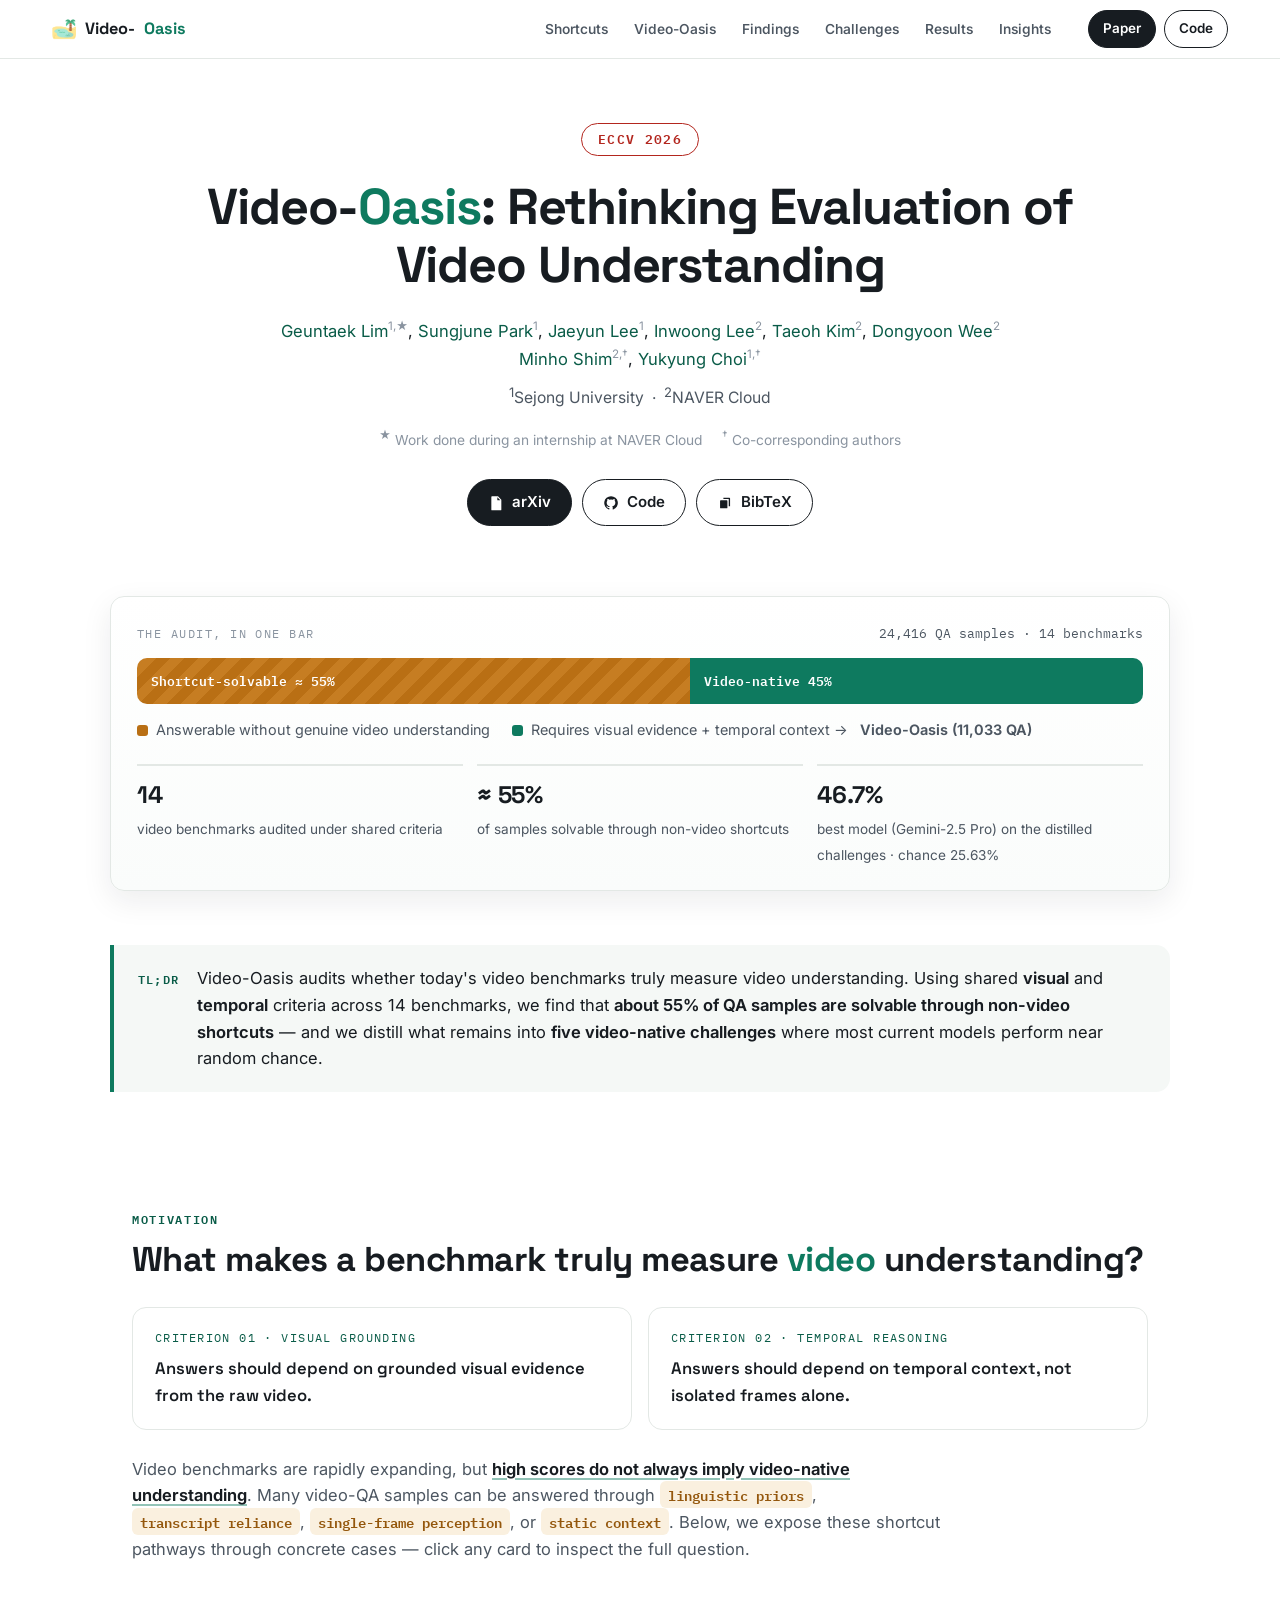
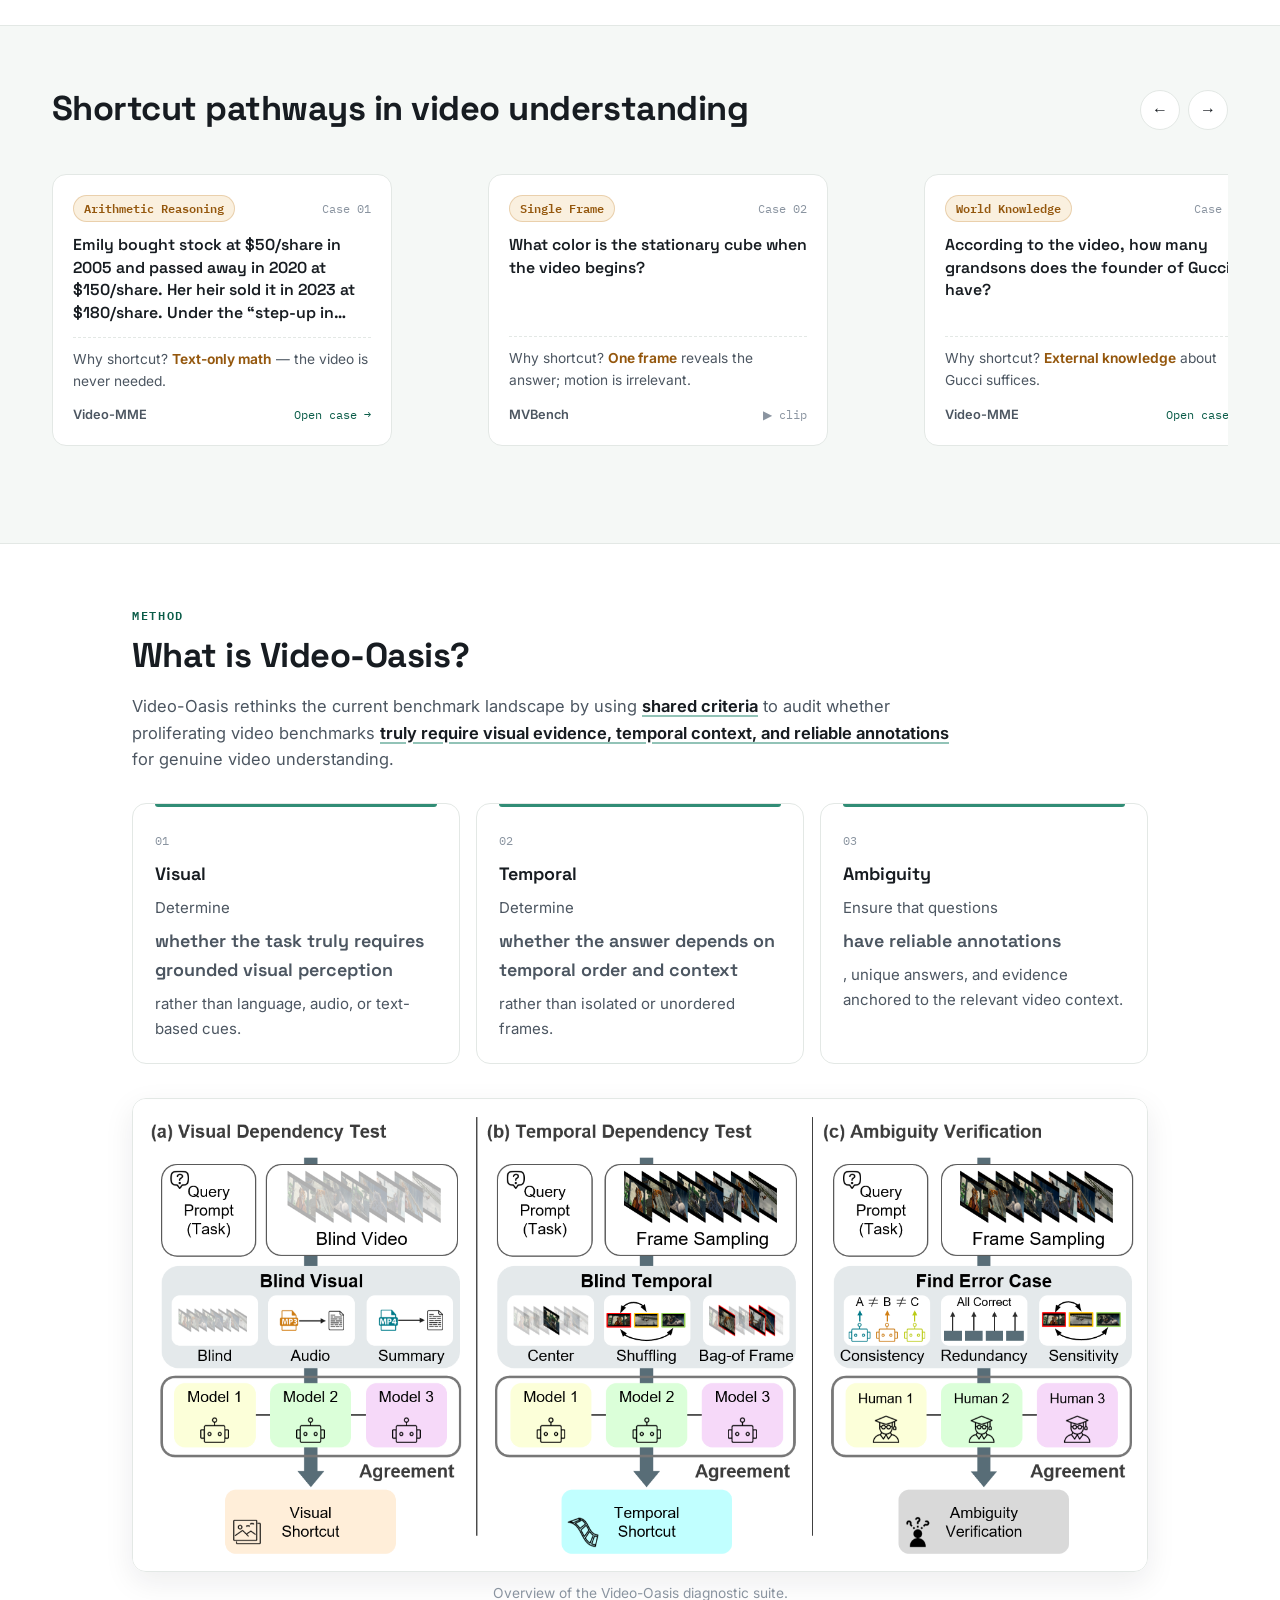
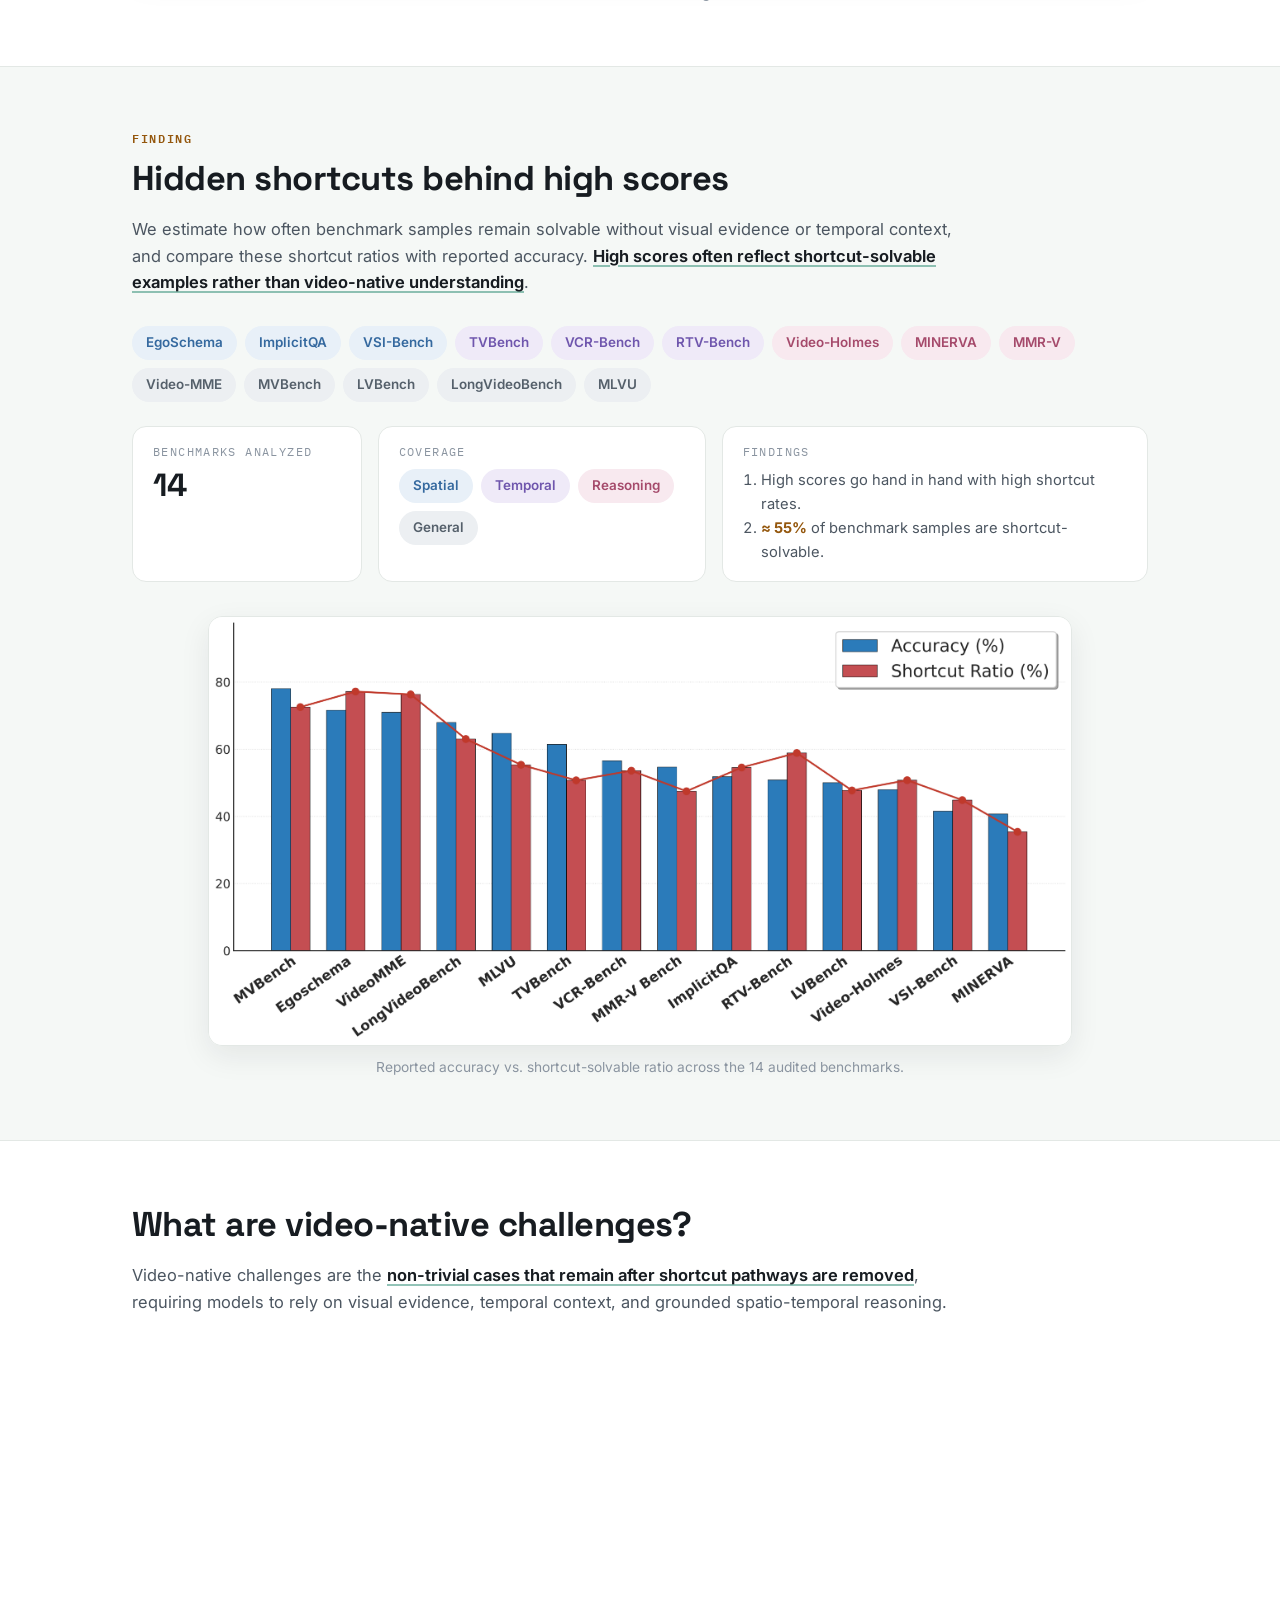
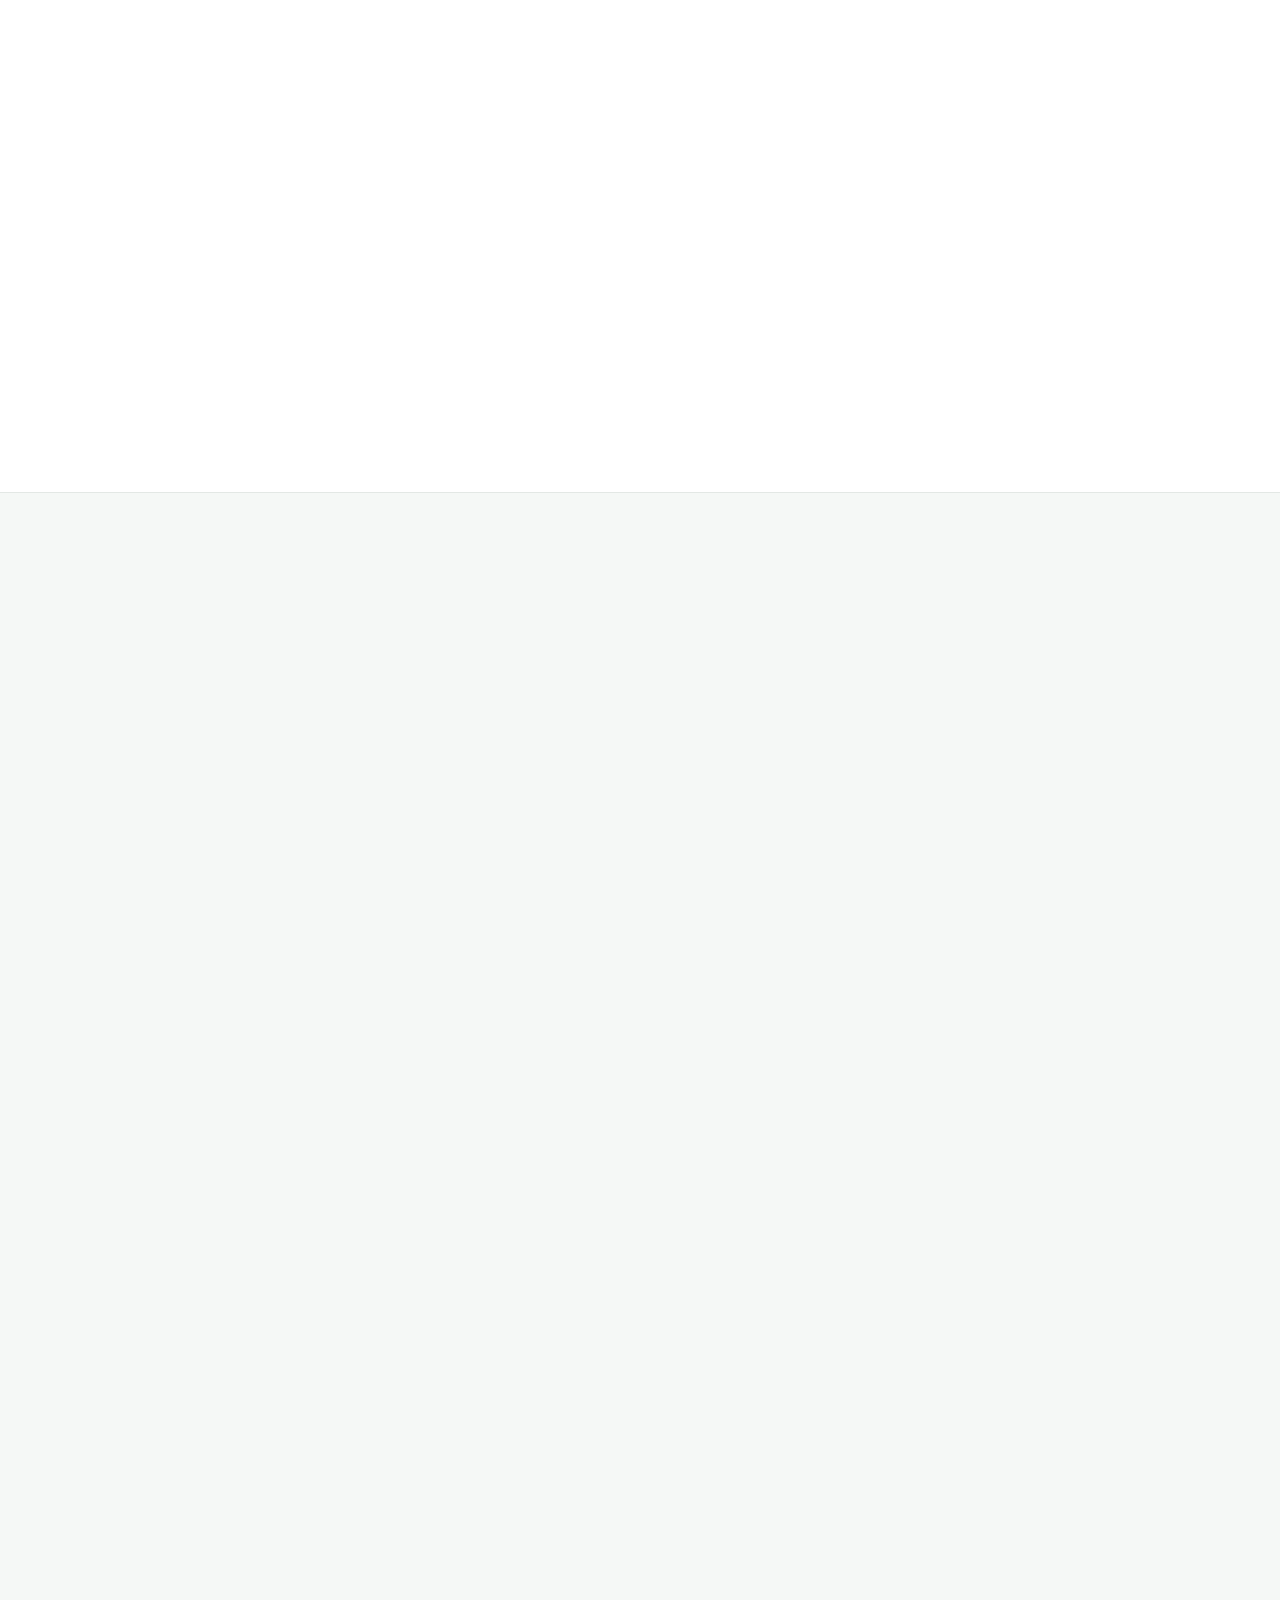
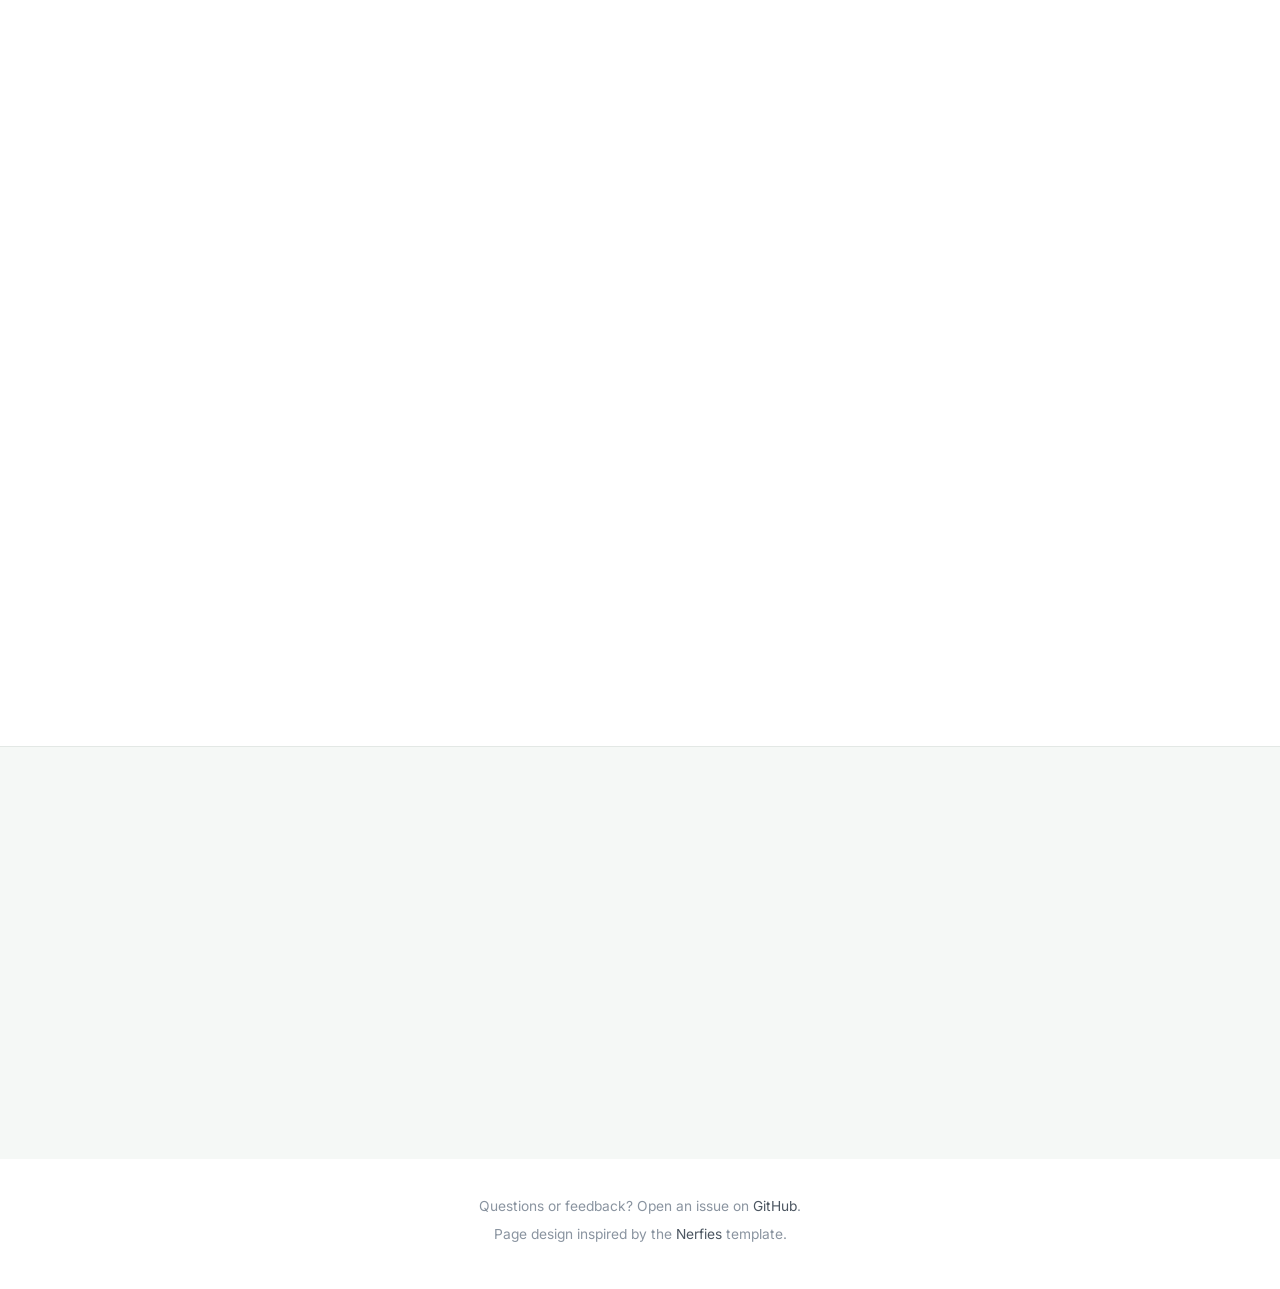
==== index.html @ c0ce02b0 "fable ver" ====
<!DOCTYPE html>
<html lang="en">
<head>
  <meta charset="utf-8">
  <meta name="viewport" content="width=device-width, initial-scale=1">
  <title>Video-Oasis: Rethinking Evaluation of Video Understanding</title>
  <meta name="description" content="Video-Oasis audits 14 video benchmarks with shared visual and temporal criteria, finds ~55% of QA samples solvable via non-video shortcuts, and distills five video-native challenges where most models perform near chance.">
  <meta name="keywords" content="Video-Oasis, Video Understanding, Spatio-Temporal Reasoning, Video Benchmark, ECCV 2026">

  <!-- Open Graph / Twitter card: preview when the link is shared -->
  <meta property="og:type" content="website">
  <meta property="og:title" content="Video-Oasis: Rethinking Evaluation of Video Understanding">
  <meta property="og:description" content="~55% of video-QA samples across 14 benchmarks are solvable without video. Video-Oasis distills the rest into five video-native challenges where most models score near chance.">
  <meta property="og:url" content="https://limgeuntaekk.github.io/Video-Oasis/">
  <meta property="og:image" content="./static/images/teaser.png">
  <meta name="twitter:card" content="summary_large_image">
  <meta name="twitter:title" content="Video-Oasis: Rethinking Evaluation of Video Understanding">
  <meta name="twitter:description" content="~55% of video-QA samples across 14 benchmarks are solvable without video. What remains: five video-native challenges where most models score near chance.">
  <meta name="twitter:image" content="./static/images/teaser.png">

  <link rel="icon" href="./static/images/icon.png">

  <!--
    NOTE (Google Analytics): the previous page shipped the Nerfies template's
    GA ID (G-PYVRSFMDRL), which sends your traffic to the template author's
    account. Insert your own gtag snippet here if you want analytics.
  -->

  <link rel="preconnect" href="https://fonts.googleapis.com">
  <link rel="preconnect" href="https://fonts.gstatic.com" crossorigin>
  <link href="https://fonts.googleapis.com/css2?family=Space+Grotesk:wght@400;500;600;700&family=Inter:wght@400;500;600;700&family=IBM+Plex+Mono:wght@400;500;600&display=swap" rel="stylesheet">

  <style>
    :root {
      --ink: #171c21;
      --ink-soft: #4c5661;
      --ink-faint: #8a94a0;
      --paper: #ffffff;
      --paper-alt: #f5f8f6;
      --line: #e3e8e5;

      /* Semantic pair that carries the paper's core dichotomy */
      --oasis: #0e7a5f;          /* video-native / genuine signal */
      --oasis-soft: #e2f2ec;
      --oasis-deep: #0a5c48;
      --mirage: #b96f14;         /* shortcut / mirage */
      --mirage-soft: #faf0df;
      --mirage-deep: #94570d;

      /* Benchmark coverage hues (muted) */
      --c-spatial: #35699f;   --c-spatial-bg: #e8f0f8;
      --c-temporal: #6f56ad;  --c-temporal-bg: #efeaf8;
      --c-reasoning: #a54a6b; --c-reasoning-bg: #f8e9ef;
      --c-general: #55606b;   --c-general-bg: #eceff2;

      --venue: #b3261e;

      --display: "Space Grotesk", "Inter", sans-serif;
      --body: "Inter", "Noto Sans", sans-serif;
      --mono: "IBM Plex Mono", ui-monospace, monospace;

      --radius: 14px;
      --radius-sm: 9px;
      --maxw: 1060px;
      --maxw-wide: 1220px;
      --shadow: 0 10px 30px rgba(23, 28, 33, 0.08);
    }

    * { box-sizing: border-box; }
    html { scroll-behavior: smooth; scroll-padding-top: 76px; }
    body {
      margin: 0;
      font-family: var(--body);
      color: var(--ink);
      background: var(--paper);
      line-height: 1.62;
      font-size: 16.5px;
      -webkit-font-smoothing: antialiased;
    }
    img, video { max-width: 100%; display: block; }
    a { color: var(--oasis-deep); text-decoration: none; }
    a:hover { text-decoration: underline; }
    strong { font-weight: 650; }

    .container { max-width: var(--maxw); margin: 0 auto; padding: 0 22px; }
    .container-wide { max-width: var(--maxw-wide); margin: 0 auto; padding: 0 22px; }
    section { padding: 62px 0; }
    section + section { border-top: 1px solid transparent; }

    .eyebrow {
      font-family: var(--mono);
      font-size: 0.74rem;
      font-weight: 600;
      letter-spacing: 0.14em;
      text-transform: uppercase;
      color: var(--oasis-deep);
      display: block;
      margin-bottom: 10px;
    }
    h2.section-title {
      font-family: var(--display);
      font-size: clamp(1.55rem, 3.2vw, 2.15rem);
      line-height: 1.22;
      font-weight: 700;
      letter-spacing: -0.015em;
      margin: 0 0 16px;
    }
    .section-lede { max-width: 820px; color: var(--ink-soft); margin: 0 0 30px; }
    .section-lede strong { color: var(--ink); }
    .u { text-decoration: underline; text-decoration-color: rgba(14, 122, 95, 0.45); text-decoration-thickness: 2px; text-underline-offset: 3px; }

    /* ---------- top nav ---------- */
    .topnav {
      position: sticky; top: 0; z-index: 60;
      background: rgba(255, 255, 255, 0.88);
      backdrop-filter: blur(10px);
      border-bottom: 1px solid var(--line);
    }
    .topnav-inner {
      max-width: var(--maxw-wide); margin: 0 auto; padding: 0 22px;
      display: flex; align-items: center; gap: 20px; height: 58px;
    }
    .topnav-brand {
      font-family: var(--display); font-weight: 700; font-size: 1.02rem;
      color: var(--ink); white-space: nowrap;
      display: inline-flex; align-items: center; gap: 9px;
    }
    .topnav-brand img { width: 24px; height: 24px; border-radius: 6px; }
    .topnav-brand em { font-style: normal; color: var(--oasis); }
    .topnav-links { display: flex; gap: 4px; margin-left: auto; overflow-x: auto; }
    .topnav-links a {
      font-size: 0.86rem; font-weight: 550; color: var(--ink-soft);
      padding: 7px 11px; border-radius: 999px; white-space: nowrap;
    }
    .topnav-links a:hover { background: var(--paper-alt); color: var(--ink); text-decoration: none; }
    .topnav-cta {
      display: flex; gap: 8px; margin-left: 6px;
    }
    .topnav-cta a {
      font-size: 0.84rem; font-weight: 600; padding: 7px 14px; border-radius: 999px;
      border: 1px solid var(--ink); color: var(--ink); white-space: nowrap;
    }
    .topnav-cta a.primary { background: var(--ink); color: #fff; }
    .topnav-cta a:hover { text-decoration: none; opacity: 0.85; }
    @media (max-width: 860px) { .topnav-links { display: none; } }

    /* ---------- hero ---------- */
    .hero { padding: 64px 0 30px; text-align: center; }
    .venue-badge {
      display: inline-block; font-family: var(--mono); font-weight: 600;
      font-size: 0.82rem; letter-spacing: 0.1em; color: var(--venue);
      border: 1.5px solid currentColor; border-radius: 999px;
      padding: 5px 16px; margin-bottom: 22px;
    }
    h1.paper-title {
      font-family: var(--display);
      font-size: clamp(2rem, 5vw, 3.15rem);
      font-weight: 700; line-height: 1.14; letter-spacing: -0.022em;
      margin: 0 auto 24px; max-width: 900px;
    }
    h1.paper-title .oasis-word { color: var(--oasis); }
    .authors { font-size: 1.04rem; color: var(--ink); max-width: 860px; margin: 0 auto; }
    .authors a { color: var(--oasis-deep); }
    .authors sup { font-size: 0.7em; color: var(--ink-faint); }
    .affils { margin-top: 10px; color: var(--ink-soft); font-size: 0.98rem; }
    .notes { margin-top: 8px; color: var(--ink-faint); font-size: 0.86rem; }
    .notes span { margin: 0 8px; display: inline-block; }

    .hero-buttons { margin-top: 28px; display: flex; gap: 10px; justify-content: center; flex-wrap: wrap; }
    .btn {
      display: inline-flex; align-items: center; gap: 8px;
      font-weight: 600; font-size: 0.94rem;
      padding: 10px 20px; border-radius: 999px;
      border: 1.5px solid var(--ink); color: var(--ink); background: transparent;
      cursor: pointer; font-family: var(--body);
    }
    .btn:hover { text-decoration: none; background: var(--paper-alt); }
    .btn.primary { background: var(--ink); color: #fff; }
    .btn.primary:hover { background: #2a323b; }
    .btn svg { width: 16px; height: 16px; fill: currentColor; }

    /* ---------- signature: the audit bar ---------- */
    .audit { padding: 40px 0 54px; }
    .audit-frame {
      border: 1px solid var(--line); border-radius: var(--radius);
      padding: 26px 26px 22px; background: linear-gradient(180deg, #fff, #fafcfb);
      box-shadow: var(--shadow);
    }
    .audit-head {
      display: flex; justify-content: space-between; align-items: baseline;
      gap: 14px; flex-wrap: wrap; margin-bottom: 14px;
    }
    .audit-head .label { font-family: var(--mono); font-size: 0.76rem; letter-spacing: 0.12em; text-transform: uppercase; color: var(--ink-faint); }
    .audit-head .total { font-family: var(--mono); font-size: 0.84rem; color: var(--ink-soft); }
    .audit-bar {
      display: flex; height: 46px; border-radius: 10px; overflow: hidden;
      background: var(--paper-alt);
    }
    .audit-seg { display: flex; align-items: center; overflow: hidden; white-space: nowrap; transition: width 1.15s cubic-bezier(0.2, 0.7, 0.2, 1); }
    .audit-seg span { font-family: var(--mono); font-size: 0.8rem; font-weight: 600; padding: 0 14px; color: #fff; }
    .audit-seg.mirage-seg { width: 0%; background: repeating-linear-gradient(-45deg, var(--mirage), var(--mirage) 10px, #c67d22 10px, #c67d22 20px); }
    .audit-seg.oasis-seg { width: 0%; background: var(--oasis); }
    .audit.in-view .mirage-seg { width: 55%; }
    .audit.in-view .oasis-seg { width: 45%; }
    .audit-legend { display: flex; gap: 22px; flex-wrap: wrap; margin-top: 14px; font-size: 0.9rem; color: var(--ink-soft); }
    .audit-legend .key { display: inline-flex; align-items: center; gap: 8px; }
    .audit-legend .dot { width: 11px; height: 11px; border-radius: 3px; }
    .audit-legend .dot.mirage-dot { background: var(--mirage); }
    .audit-legend .dot.oasis-dot { background: var(--oasis); }
    .audit-stats { display: grid; grid-template-columns: repeat(3, 1fr); gap: 14px; margin-top: 22px; }
    .audit-stat { border-top: 2px solid var(--line); padding-top: 10px; }
    .audit-stat strong { font-family: var(--display); font-size: 1.5rem; font-weight: 700; display: block; letter-spacing: -0.01em; }
    .audit-stat span { font-size: 0.85rem; color: var(--ink-soft); }
    @media (max-width: 640px) { .audit-stats { grid-template-columns: 1fr; } .audit-seg span { padding: 0 8px; font-size: 0.7rem; } }

    /* ---------- TL;DR ---------- */
    .tldr { padding: 0 0 56px; }
    .tldr-box {
      display: flex; gap: 18px; align-items: flex-start;
      border-left: 4px solid var(--oasis); background: var(--paper-alt);
      border-radius: 0 var(--radius) var(--radius) 0; padding: 20px 24px;
    }
    .tldr-box .tag {
      font-family: var(--mono); font-weight: 600; font-size: 0.78rem;
      letter-spacing: 0.1em; color: var(--oasis-deep); padding-top: 4px;
    }
    .tldr-box p { margin: 0; color: var(--ink); }

    /* ---------- criteria ---------- */
    .criteria-grid { display: grid; grid-template-columns: 1fr 1fr; gap: 16px; margin: 26px 0; }
    .criterion {
      border: 1px solid var(--line); border-radius: var(--radius);
      padding: 20px 22px; background: #fff;
    }
    .criterion .k {
      font-family: var(--mono); font-size: 0.74rem; letter-spacing: 0.12em;
      text-transform: uppercase; color: var(--oasis-deep);
      display: block; margin-bottom: 8px;
    }
    .criterion strong { font-family: var(--display); font-weight: 600; font-size: 1.04rem; line-height: 1.45; }
    @media (max-width: 700px) { .criteria-grid { grid-template-columns: 1fr; } }

    .shortcut-inline {
      font-family: var(--mono); font-size: 0.82em; font-weight: 600;
      color: var(--mirage-deep); background: var(--mirage-soft);
      padding: 2px 8px; border-radius: 6px; white-space: nowrap;
    }

    /* ---------- shortcut rail ---------- */
    .rail-section { background: var(--paper-alt); border-top: 1px solid var(--line); border-bottom: 1px solid var(--line); }
    .rail-head { display: flex; justify-content: space-between; align-items: flex-end; gap: 16px; margin-bottom: 24px; }
    .rail-controls { display: flex; gap: 8px; }
    .rail-controls button {
      width: 40px; height: 40px; border-radius: 999px; border: 1px solid var(--line);
      background: #fff; color: var(--ink); cursor: pointer; font-size: 1rem;
      display: grid; place-items: center;
    }
    .rail-controls button:hover { border-color: var(--ink); }
    .rail {
      display: flex; gap: 16px; overflow-x: auto; padding: 4px 4px 18px;
      scroll-snap-type: x mandatory; scrollbar-width: thin;
    }
    .case-card {
      flex: 0 0 340px; scroll-snap-align: start;
      background: #fff; border: 1px solid var(--line); border-radius: var(--radius);
      padding: 20px; cursor: pointer; display: flex; flex-direction: column; gap: 12px;
      transition: transform 0.18s ease, box-shadow 0.18s ease, border-color 0.18s ease;
    }
    .case-card:hover, .case-card:focus-visible { transform: translateY(-3px); box-shadow: var(--shadow); border-color: var(--mirage); outline: none; }
    .case-card:focus-visible { outline: 2px solid var(--mirage); outline-offset: 2px; }
    .case-meta { display: flex; justify-content: space-between; align-items: center; gap: 8px; }
    .case-pill {
      font-family: var(--mono); font-size: 0.72rem; font-weight: 600;
      color: var(--mirage-deep); background: var(--mirage-soft);
      border: 1px solid rgba(185, 111, 20, 0.25);
      padding: 3px 10px; border-radius: 999px; white-space: nowrap;
    }
    .case-num { font-family: var(--mono); font-size: 0.76rem; color: var(--ink-faint); }
    .case-q {
      font-family: var(--display); font-weight: 600; font-size: 0.99rem; line-height: 1.44;
      display: -webkit-box; -webkit-line-clamp: 4; -webkit-box-orient: vertical; overflow: hidden;
      margin: 0; min-height: 5.7em;
    }
    .case-why { font-size: 0.86rem; color: var(--ink-soft); border-top: 1px dashed var(--line); padding-top: 10px; margin: 0; }
    .case-why b { color: var(--mirage-deep); font-weight: 650; }
    .case-foot { display: flex; justify-content: space-between; align-items: center; margin-top: auto; }
    .case-bench { font-size: 0.8rem; font-weight: 600; color: var(--ink-soft); }
    .case-open { font-family: var(--mono); font-size: 0.74rem; color: var(--oasis-deep); }
    .case-clip { font-family: var(--mono); font-size: 0.72rem; color: var(--ink-faint); }

    /* ---------- modal ---------- */
    .modal { position: fixed; inset: 0; z-index: 90; display: none; }
    .modal.open { display: block; }
    .modal-bg { position: absolute; inset: 0; background: rgba(18, 22, 26, 0.62); }
    .modal-panel {
      position: relative; max-width: 980px; margin: 5vh auto; max-height: 90vh;
      overflow: auto; background: #fff; border-radius: var(--radius);
      box-shadow: 0 24px 60px rgba(0, 0, 0, 0.3);
    }
    .modal-close {
      position: sticky; top: 10px; margin-left: auto; margin-right: 12px; z-index: 3;
      display: grid; place-items: center;
      width: 36px; height: 36px; border-radius: 999px;
      border: 1px solid var(--line); background: #fff; cursor: pointer; font-size: 1.15rem;
    }
    .modal-grid { display: grid; grid-template-columns: 1.05fr 1fr; gap: 26px; padding: 6px 28px 30px; }
    @media (max-width: 800px) { .modal-grid { grid-template-columns: 1fr; } .modal-panel { margin: 3vh 12px; } }
    .modal-media video, .modal-media img { border-radius: var(--radius-sm); border: 1px solid var(--line); width: 100%; }
    .modal-media .no-media {
      border: 1px dashed var(--mirage); border-radius: var(--radius-sm);
      background: var(--mirage-soft); color: var(--mirage-deep);
      padding: 28px 22px; font-size: 0.95rem; line-height: 1.55;
    }
    .modal-media .no-media b { font-family: var(--mono); display: block; margin-bottom: 6px; font-size: 0.8rem; letter-spacing: 0.08em; text-transform: uppercase; }
    .modal-media figcaption { font-size: 0.8rem; color: var(--ink-faint); margin-top: 8px; font-family: var(--mono); }
    .modal-body h4 {
      font-family: var(--mono); font-size: 0.72rem; letter-spacing: 0.12em;
      text-transform: uppercase; color: var(--ink-faint); margin: 18px 0 6px;
    }
    .modal-body h4:first-child { margin-top: 0; }
    .modal-tags { display: flex; gap: 8px; flex-wrap: wrap; }
    .modal-question { font-family: var(--display); font-weight: 600; font-size: 1.02rem; line-height: 1.5; margin: 0; }
    .modal-options { list-style: none; margin: 0; padding: 0; display: grid; gap: 6px; }
    .modal-options li {
      border: 1px solid var(--line); border-radius: var(--radius-sm);
      padding: 8px 12px; font-size: 0.92rem; color: var(--ink-soft);
    }
    .modal-options li.correct {
      border-color: var(--oasis); background: var(--oasis-soft); color: var(--oasis-deep); font-weight: 600;
    }
    .modal-reason { margin: 0; font-size: 0.95rem; color: var(--ink-soft); }
    .modal-reason strong { color: var(--mirage-deep); }

    /* ---------- oasis steps ---------- */
    .steps { display: grid; grid-template-columns: repeat(3, 1fr); gap: 16px; margin-top: 30px; }
    .step { border: 1px solid var(--line); border-radius: var(--radius); padding: 22px; background: #fff; position: relative; }
    .step::before { content: ""; position: absolute; top: 0; left: 22px; right: 22px; height: 3px; border-radius: 0 0 4px 4px; background: var(--oasis); opacity: 0.85; }
    .step .idx { font-family: var(--mono); font-size: 0.78rem; color: var(--ink-faint); }
    .step strong { font-family: var(--display); display: block; font-size: 1.12rem; margin: 6px 0 8px; }
    .step p { margin: 0; font-size: 0.94rem; color: var(--ink-soft); }
    @media (max-width: 760px) { .steps { grid-template-columns: 1fr; } }

    figure.wide-fig { margin: 34px 0 0; }
    figure.wide-fig img { border: 1px solid var(--line); border-radius: var(--radius); box-shadow: var(--shadow); }
    figure.wide-fig figcaption { font-size: 0.86rem; color: var(--ink-faint); margin-top: 10px; text-align: center; }

    /* ---------- benchmark chips ---------- */
    .chip-list { display: flex; flex-wrap: wrap; gap: 8px; margin: 24px 0; }
    .chip {
      font-size: 0.84rem; font-weight: 600; padding: 5px 13px; border-radius: 999px;
      border: 1px solid transparent;
    }
    .chip:hover { text-decoration: none; filter: brightness(0.94); }
    .chip-spatial { color: var(--c-spatial); background: var(--c-spatial-bg); }
    .chip-temporal { color: var(--c-temporal); background: var(--c-temporal-bg); }
    .chip-reasoning { color: var(--c-reasoning); background: var(--c-reasoning-bg); }
    .chip-general { color: var(--c-general); background: var(--c-general-bg); }

    .insight-row { display: grid; grid-template-columns: 0.7fr 1fr 1.3fr; gap: 16px; margin: 8px 0 6px; }
    .insight { border: 1px solid var(--line); border-radius: var(--radius); padding: 16px 20px; background: #fff; }
    .insight > span { font-family: var(--mono); font-size: 0.72rem; letter-spacing: 0.12em; text-transform: uppercase; color: var(--ink-faint); display: block; margin-bottom: 8px; }
    .insight .big { font-family: var(--display); font-size: 2rem; font-weight: 700; line-height: 1; }
    .insight ol { margin: 0; padding-left: 18px; font-size: 0.92rem; color: var(--ink-soft); }
    .insight .mirage-num { color: var(--mirage-deep); font-weight: 700; }
    @media (max-width: 860px) { .insight-row { grid-template-columns: 1fr; } }

    /* ---------- challenges ---------- */
    .principles { display: grid; grid-template-columns: repeat(3, 1fr); gap: 16px; margin-top: 26px; }
    .principle { border-left: 3px solid var(--oasis); padding: 4px 0 4px 16px; }
    .principle span { font-family: var(--mono); font-size: 0.74rem; letter-spacing: 0.1em; text-transform: uppercase; color: var(--oasis-deep); display: block; margin-bottom: 6px; }
    .principle strong { font-weight: 550; font-size: 0.94rem; line-height: 1.5; color: var(--ink-soft); }
    @media (max-width: 760px) { .principles { grid-template-columns: 1fr; } }

    .challenge-grid { display: grid; grid-template-columns: repeat(6, 1fr); gap: 16px; margin-top: 34px; }
    .challenge-card {
      grid-column: span 2;
      border: 1px solid var(--line); border-radius: var(--radius);
      background: #fff; padding: 22px; cursor: pointer;
      display: flex; flex-direction: column; gap: 10px;
      transition: transform 0.18s ease, box-shadow 0.18s ease, border-color 0.18s ease;
    }
    .challenge-card:nth-child(4), .challenge-card:nth-child(5) { grid-column: span 3; }
    .challenge-card:hover, .challenge-card:focus-visible { transform: translateY(-3px); box-shadow: var(--shadow); border-color: var(--oasis); outline: none; }
    .challenge-card .idx {
      font-family: var(--mono); font-size: 0.76rem; font-weight: 600;
      color: var(--oasis-deep); background: var(--oasis-soft);
      width: 34px; height: 34px; display: grid; place-items: center; border-radius: 999px;
    }
    .challenge-card h3 { font-family: var(--display); font-size: 1.08rem; margin: 2px 0 0; line-height: 1.35; }
    .challenge-card p { margin: 0; font-size: 0.9rem; color: var(--ink-soft); flex: 1; }
    .challenge-card .hint { font-family: var(--mono); font-size: 0.74rem; color: var(--oasis-deep); }
    @media (max-width: 860px) { .challenge-grid { grid-template-columns: 1fr; } .challenge-card, .challenge-card:nth-child(4), .challenge-card:nth-child(5) { grid-column: span 1; } }

    .challenge-modal-body { padding: 6px 28px 30px; }
    .challenge-modal-body .kicker { font-family: var(--mono); font-size: 0.74rem; letter-spacing: 0.12em; text-transform: uppercase; color: var(--oasis-deep); }
    .challenge-modal-body h3 { font-family: var(--display); font-size: 1.5rem; margin: 8px 0 6px; }
    .challenge-modal-body > p { color: var(--ink-soft); margin: 0 0 18px; }
    .challenge-modal-body img { border: 1px solid var(--line); border-radius: var(--radius-sm); }

    /* ---------- results ---------- */
    .findings { counter-reset: f; list-style: none; margin: 0 0 30px; padding: 0; display: grid; grid-template-columns: 1fr 1fr; gap: 12px 20px; }
    .findings li { counter-increment: f; display: flex; gap: 12px; font-size: 0.95rem; color: var(--ink-soft); }
    .findings li::before {
      content: counter(f, decimal-leading-zero);
      font-family: var(--mono); font-size: 0.78rem; font-weight: 600; color: var(--oasis-deep);
      padding-top: 3px;
    }
    .findings li strong { color: var(--ink); }
    @media (max-width: 760px) { .findings { grid-template-columns: 1fr; } }

    .panel { border: 1px solid var(--line); border-radius: var(--radius); background: #fff; overflow: hidden; }
    .panel + .panel { margin-top: 26px; }
    .panel-head {
      display: flex; justify-content: space-between; align-items: baseline; gap: 12px; flex-wrap: wrap;
      padding: 16px 22px; border-bottom: 1px solid var(--line); background: var(--paper-alt);
    }
    .panel-head span { font-family: var(--mono); font-size: 0.8rem; font-weight: 600; letter-spacing: 0.06em; }
    .panel-head .chance { color: var(--mirage-deep); }
    .panel-pad { padding: 22px; }

    .table-scroll { overflow-x: auto; }
    table.results {
      width: 100%; border-collapse: collapse; font-size: 0.9rem; min-width: 680px;
    }
    table.results th, table.results td { padding: 9px 14px; text-align: right; }
    table.results thead th {
      font-family: var(--mono); font-size: 0.72rem; letter-spacing: 0.05em;
      text-transform: uppercase; color: var(--ink-faint); font-weight: 600;
      border-bottom: 2px solid var(--line); vertical-align: bottom;
    }
    table.results th[scope="row"], table.results thead th:first-child { text-align: left; }
    table.results td { font-family: var(--mono); font-size: 0.86rem; color: var(--ink-soft); }
    table.results tbody tr { border-bottom: 1px solid var(--line); }
    table.results tr.group th {
      text-align: left; font-family: var(--mono); font-size: 0.72rem; letter-spacing: 0.1em;
      text-transform: uppercase; color: var(--ink-faint); background: var(--paper-alt);
      padding-top: 12px; padding-bottom: 8px;
    }
    table.results td.overall { font-weight: 600; color: var(--ink); background: rgba(14, 122, 95, 0.05); }
    table.results tr.best { background: var(--oasis-soft); }
    table.results tr.best th, table.results tr.best td { color: var(--oasis-deep); font-weight: 650; }
    table.results tr.runner th, table.results tr.runner td { color: var(--ink); font-weight: 600; }
    table.results tr.chance-row td, table.results tr.chance-row th { color: var(--ink-faint); font-style: italic; border-bottom: 1px dashed var(--line); }

    /* ---------- design cards ---------- */
    .design-grid { display: grid; grid-template-columns: 1fr 1fr; gap: 20px; margin-top: 10px; }
    .design-card { border: 1px solid var(--line); border-radius: var(--radius); background: #fff; padding: 24px; display: flex; flex-direction: column; gap: 16px; }
    .design-card.full { grid-column: 1 / -1; }
    .design-top { display: flex; align-items: baseline; gap: 12px; }
    .design-top .idx { font-family: var(--mono); font-size: 0.8rem; font-weight: 600; color: var(--oasis-deep); }
    .design-top h3 { font-family: var(--display); font-size: 1.18rem; margin: 0; line-height: 1.3; }
    .design-q { border-left: 3px solid var(--line); padding: 2px 0 2px 14px; font-size: 0.92rem; color: var(--ink-soft); }
    .design-q span { font-family: var(--mono); font-size: 0.7rem; letter-spacing: 0.1em; text-transform: uppercase; color: var(--ink-faint); display: block; margin-bottom: 3px; }
    .design-tables { display: flex; flex-wrap: wrap; gap: 20px; }
    .design-tbl { flex: 1 1 260px; }
    .design-tbl > span { font-size: 0.82rem; font-weight: 600; color: var(--ink-soft); display: block; margin-bottom: 8px; }
    table.mini { width: 100%; border-collapse: collapse; font-size: 0.86rem; }
    table.mini th, table.mini td { padding: 7px 10px; border-bottom: 1px solid var(--line); text-align: left; }
    table.mini thead th { font-family: var(--mono); font-size: 0.68rem; letter-spacing: 0.06em; text-transform: uppercase; color: var(--ink-faint); }
    table.mini td { font-family: var(--mono); }
    table.mini tr.hl { background: var(--oasis-soft); }
    .delta { color: var(--oasis-deep); font-weight: 600; font-size: 0.8em; }
    .delta.neg { color: var(--venue); }
    .design-lesson { margin: 0; background: var(--paper-alt); border-radius: var(--radius-sm); padding: 14px 16px; font-size: 0.92rem; color: var(--ink-soft); }
    .design-lesson span { font-family: var(--mono); font-size: 0.7rem; letter-spacing: 0.1em; text-transform: uppercase; color: var(--oasis-deep); display: block; margin-bottom: 5px; }
    .design-lesson ol { margin: 0; padding-left: 18px; }
    .design-lesson strong { color: var(--ink); }
    @media (max-width: 860px) { .design-grid { grid-template-columns: 1fr; } }

    /* ---------- bibtex ---------- */
    .bibtex-section { background: var(--paper-alt); border-top: 1px solid var(--line); }
    .bibtex-box { position: relative; background: #171c21; color: #dfe6ec; border-radius: var(--radius); padding: 24px 26px; overflow-x: auto; }
    .bibtex-box pre { margin: 0; font-family: var(--mono); font-size: 0.85rem; line-height: 1.6; }
    .copy-btn {
      position: absolute; top: 14px; right: 14px;
      font-family: var(--mono); font-size: 0.74rem; font-weight: 600;
      background: rgba(255, 255, 255, 0.12); color: #fff; border: 1px solid rgba(255, 255, 255, 0.25);
      border-radius: 999px; padding: 6px 14px; cursor: pointer;
    }
    .copy-btn:hover { background: rgba(255, 255, 255, 0.22); }

    footer { padding: 36px 0 44px; font-size: 0.86rem; color: var(--ink-faint); text-align: center; }
    footer a { color: var(--ink-soft); }

    /* ---------- reveal on scroll ---------- */
    .reveal { opacity: 0; transform: translateY(14px); transition: opacity 0.55s ease, transform 0.55s ease; }
    .reveal.in-view { opacity: 1; transform: none; }
    @media (prefers-reduced-motion: reduce) {
      html { scroll-behavior: auto; }
      .reveal { opacity: 1; transform: none; transition: none; }
      .audit-seg { transition: none; }
      .audit .mirage-seg { width: 55%; } .audit .oasis-seg { width: 45%; }
      .case-card, .challenge-card { transition: none; }
    }
  </style>
</head>
<body>

  <!--
    DEPLOY NOTE: image/video sources use local relative paths from the repo root.
  -->

  <nav class="topnav" aria-label="Page navigation">
    <div class="topnav-inner">
      <span class="topnav-brand"><img src="./static/images/icon.png" alt="" aria-hidden="true">Video-<em>Oasis</em></span>
      <div class="topnav-links">
        <a href="#shortcuts">Shortcuts</a>
        <a href="#oasis">Video-Oasis</a>
        <a href="#findings">Findings</a>
        <a href="#challenges">Challenges</a>
        <a href="#results">Results</a>
        <a href="#insights">Insights</a>
      </div>
      <div class="topnav-cta">
        <a class="primary" href="https://arxiv.org/abs/2603.29616" target="_blank" rel="noopener noreferrer">Paper</a>
        <a href="https://github.com/sejong-rcv/Video-Oasis" target="_blank" rel="noopener noreferrer">Code</a>
      </div>
    </div>
  </nav>

  <header class="hero">
    <div class="container">
      <div class="venue-badge">ECCV 2026</div>
      <h1 class="paper-title">Video-<span class="oasis-word">Oasis</span>: Rethinking Evaluation of Video&nbsp;Understanding</h1>

      <p class="authors">
        <a href="https://limgeuntaekk.github.io" target="_blank" rel="noopener noreferrer">Geuntaek Lim</a><sup>1,&starf;</sup>,
        <a href="https://sites.google.com/rcv.sejong.ac.kr/sjpark" target="_blank" rel="noopener noreferrer">Sungjune Park</a><sup>1</sup>,
        <a href="https://sites.google.com/rcv.sejong.ac.kr/jaeyunlee" target="_blank" rel="noopener noreferrer">Jaeyun Lee</a><sup>1</sup>,
        <a href="https://scholar.google.com/citations?user=cfl4xNMAAAAJ&amp;hl=ko" target="_blank" rel="noopener noreferrer">Inwoong Lee</a><sup>2</sup>,
        <a href="https://scholar.google.com/citations?user=mMgadisAAAAJ&amp;hl=ko" target="_blank" rel="noopener noreferrer">Taeoh Kim</a><sup>2</sup>,
        <a href="https://scholar.google.com/citations?user=oEKX8h0AAAAJ&amp;hl=ko" target="_blank" rel="noopener noreferrer">Dongyoon Wee</a><sup>2</sup><br>
        <a href="https://scholar.google.com/citations?user=42dUnrgAAAAJ&amp;hl=ko" target="_blank" rel="noopener noreferrer">Minho Shim</a><sup>2,&dagger;</sup>,
        <a href="https://scholar.google.co.kr/citations?user=vMrPtrAAAAAJ&amp;hl=ko" target="_blank" rel="noopener noreferrer">Yukyung Choi</a><sup>1,&dagger;</sup>
      </p>
      <p class="affils"><sup>1</sup>Sejong University &nbsp;&middot;&nbsp; <sup>2</sup>NAVER Cloud</p>
      <p class="notes">
        <span><sup>&starf;</sup> Work done during an internship at NAVER Cloud</span>
        <span><sup>&dagger;</sup> Co-corresponding authors</span>
      </p>

      <div class="hero-buttons">
        <a class="btn primary" href="https://arxiv.org/abs/2603.29616" target="_blank" rel="noopener noreferrer">
          <svg viewBox="0 0 24 24" aria-hidden="true"><path d="M6 2h9l5 5v15a1 1 0 0 1-1 1H6a1 1 0 0 1-1-1V3a1 1 0 0 1 1-1zm8 1.5V8h4.5L14 3.5zM8 12h8v1.6H8V12zm0 3.4h8V17H8v-1.6z"/></svg>
          arXiv
        </a>
        <a class="btn" href="https://github.com/sejong-rcv/Video-Oasis" target="_blank" rel="noopener noreferrer">
          <svg viewBox="0 0 24 24" aria-hidden="true"><path d="M12 1.8A10.2 10.2 0 0 0 8.77 21.68c.51.1.7-.22.7-.49v-1.72c-2.84.62-3.44-1.37-3.44-1.37-.46-1.18-1.13-1.5-1.13-1.5-.93-.63.07-.62.07-.62 1.03.07 1.57 1.06 1.57 1.06.91 1.57 2.4 1.12 2.98.85.09-.66.36-1.11.65-1.37-2.27-.26-4.65-1.13-4.65-5.04 0-1.11.4-2.03 1.05-2.74-.1-.26-.46-1.3.1-2.7 0 0 .86-.28 2.8 1.05a9.72 9.72 0 0 1 5.1 0c1.95-1.33 2.8-1.05 2.8-1.05.56 1.4.21 2.44.1 2.7.66.71 1.05 1.63 1.05 2.74 0 3.92-2.39 4.78-4.66 5.03.37.32.69.94.69 1.9v2.82c0 .27.18.6.7.49A10.2 10.2 0 0 0 12 1.8z"/></svg>
          Code
        </a>
        <a class="btn" href="#bibtex">
          <svg viewBox="0 0 24 24" aria-hidden="true"><path d="M9.6 4h9a1 1 0 0 1 1 1v12h-2V6h-8V4zm-4 4h9a1 1 0 0 1 1 1v10a1 1 0 0 1-1 1h-9a1 1 0 0 1-1-1V9a1 1 0 0 1 1-1z"/></svg>
          BibTeX
        </a>
      </div>
    </div>
  </header>

  <!-- Signature element: the audit bar -->
  <div class="audit container" id="audit">
    <div class="audit-frame reveal">
      <div class="audit-head">
        <span class="label">The audit, in one bar</span>
        <span class="total">24,416 QA samples &middot; 14 benchmarks</span>
      </div>
      <div class="audit-bar" role="img" aria-label="Of 24,416 audited QA samples, about 55 percent are shortcut-solvable and 45 percent remain as video-native challenges.">
        <div class="audit-seg mirage-seg"><span>Shortcut-solvable &asymp; 55%</span></div>
        <div class="audit-seg oasis-seg"><span>Video-native 45%</span></div>
      </div>
      <div class="audit-legend">
        <span class="key"><span class="dot mirage-dot"></span>Answerable without genuine video understanding</span>
        <span class="key"><span class="dot oasis-dot"></span>Requires visual evidence + temporal context &rarr; <strong>&nbsp;Video-Oasis (11,033 QA)</strong></span>
      </div>
      <div class="audit-stats">
        <div class="audit-stat"><strong>14</strong><span>video benchmarks audited under shared criteria</span></div>
        <div class="audit-stat"><strong>&asymp; 55%</strong><span>of samples solvable through non-video shortcuts</span></div>
        <div class="audit-stat"><strong>46.7%</strong><span>best model (Gemini-2.5 Pro) on the distilled challenges &middot; chance 25.63%</span></div>
      </div>
    </div>
  </div>

  <div class="tldr container">
    <div class="tldr-box reveal">
      <span class="tag">TL;DR</span>
      <p>
        Video-Oasis audits whether today's video benchmarks truly measure video understanding.
        Using shared <strong>visual</strong> and <strong>temporal</strong> criteria across 14 benchmarks, we find that
        <strong>about 55% of QA samples are solvable through non-video shortcuts</strong> &mdash; and we distill what remains into
        <strong>five video-native challenges</strong> where most current models perform near random chance.
      </p>
    </div>
  </div>

  <section id="criteria">
    <div class="container">
      <span class="eyebrow reveal">Motivation</span>
      <h2 class="section-title reveal">What makes a benchmark truly measure <em style="font-style:normal;color:var(--oasis)">video</em> understanding?</h2>

      <div class="criteria-grid reveal">
        <div class="criterion">
          <span class="k">Criterion 01 &middot; Visual grounding</span>
          <strong>Answers should depend on grounded visual evidence from the raw video.</strong>
        </div>
        <div class="criterion">
          <span class="k">Criterion 02 &middot; Temporal reasoning</span>
          <strong>Answers should depend on temporal context, not isolated frames alone.</strong>
        </div>
      </div>

      <p class="section-lede reveal" style="margin-bottom:0">
        Video benchmarks are rapidly expanding, but <strong class="u">high scores do not always imply video-native understanding</strong>.
        Many video-QA samples can be answered through
        <span class="shortcut-inline">linguistic priors</span>,
        <span class="shortcut-inline">transcript reliance</span>,
        <span class="shortcut-inline">single-frame perception</span>, or
        <span class="shortcut-inline">static context</span>.
        Below, we expose these shortcut pathways through concrete cases &mdash; click any card to inspect the full question.
      </p>
    </div>
  </section>

  <section class="rail-section" id="shortcuts">
    <div class="container-wide">
      <div class="rail-head reveal">
        <div>
          <h2 class="section-title" style="margin-bottom:0">Shortcut pathways in video understanding</h2>
        </div>
        <div class="rail-controls">
          <button type="button" data-rail-prev aria-label="Previous case">&larr;</button>
          <button type="button" data-rail-next aria-label="Next case">&rarr;</button>
        </div>
      </div>

      <div class="rail reveal" tabindex="0" aria-label="Scrollable shortcut examples">

        <figure class="case-card" role="button" tabindex="0"
          data-type="Arithmetic Reasoning" data-benchmark="Video-MME" data-media-type="none"
          data-question="Suppose Emily purchased some company stock in 2005 at a price of $50 per share. She passed away in 2020, when the stock's market value was $150 per share. If her heir, John, sold the stock in 2023 for $180 per share. Assume the capital gains tax rate is 15%. According to the 'step-up in basis' rule, how much capital gains tax would John need to pay?"
          data-options="A. $4.5 per share.||B. $27 per share.||C. $19.5 per share.||D. $15 per share."
          data-correct="A"
          data-reason="The question can be solved from <strong>the text and answer options alone</strong>, without requiring visual evidence from the video.">
          <div class="case-meta"><span class="case-pill">Arithmetic Reasoning</span><span class="case-num">Case 01</span></div>
          <p class="case-q">Emily bought stock at $50/share in 2005 and passed away in 2020 at $150/share. Her heir sold it in 2023 at $180/share. Under the &ldquo;step-up in basis&rdquo; rule, how much capital gains tax is due?</p>
          <p class="case-why">Why shortcut? <b>Text-only math</b> &mdash; the video is never needed.</p>
          <div class="case-foot"><span class="case-bench">Video-MME</span><span class="case-open">Open case &rarr;</span></div>
        </figure>

        <figure class="case-card" role="button" tabindex="0"
          data-type="Single Frame" data-benchmark="MVBench" data-media-type="video"
          data-media-src="./static/videos/video_14667.mp4"
          data-question="What color is the stationary cube when the video begins?"
          data-options="A. brown||B. green||C. red||D. cyan"
          data-correct="D"
          data-reason="<strong>A single frame</strong> reveals the cube color, so temporal order and motion are not required.">
          <div class="case-meta"><span class="case-pill">Single Frame</span><span class="case-num">Case 02</span></div>
          <p class="case-q">What color is the stationary cube when the video begins?</p>
          <p class="case-why">Why shortcut? <b>One frame</b> reveals the answer; motion is irrelevant.</p>
          <div class="case-foot"><span class="case-bench">MVBench</span><span class="case-clip">&#9654; clip</span></div>
        </figure>

        <figure class="case-card" role="button" tabindex="0"
          data-type="World Knowledge" data-benchmark="Video-MME" data-media-type="none"
          data-question="According to the video, how many grandsons does the founder of Gucci have?"
          data-options="A. 3||B. 4||C. 5||D. 6"
          data-correct="B"
          data-reason="The answer can be recovered from <strong>external knowledge about Gucci</strong>, rather than grounded evidence in the video.">
          <div class="case-meta"><span class="case-pill">World Knowledge</span><span class="case-num">Case 03</span></div>
          <p class="case-q">According to the video, how many grandsons does the founder of Gucci have?</p>
          <p class="case-why">Why shortcut? <b>External knowledge</b> about Gucci suffices.</p>
          <div class="case-foot"><span class="case-bench">Video-MME</span><span class="case-open">Open case &rarr;</span></div>
        </figure>

        <figure class="case-card" role="button" tabindex="0"
          data-type="Static Context" data-benchmark="RTV-Bench" data-media-type="video"
          data-media-src="./static/videos/EmbodiedPerspective_171.mp4"
          data-question="What appears in the current scene?"
          data-options="A. Car||B. Basket||C. Shadow of a person||D. Two hands"
          data-correct="D"
          data-reason="The relevant scene content is visible in <strong>any representative frame</strong>, so the full video sequence is unnecessary.">
          <div class="case-meta"><span class="case-pill">Static Context</span><span class="case-num">Case 04</span></div>
          <p class="case-q">What appears in the current scene?</p>
          <p class="case-why">Why shortcut? <b>Any representative frame</b> shows the scene content.</p>
          <div class="case-foot"><span class="case-bench">RTV-Bench</span><span class="case-clip">&#9654; clip</span></div>
        </figure>

        <figure class="case-card" role="button" tabindex="0"
          data-type="Linguistic Reasoning" data-benchmark="Video-MME" data-media-type="none"
          data-question="How does the speaker think about the David Suchet's version movie?"
          data-options="A. Perfect.||B. Need to get progress.||C. Is not appropriate for movie.||D. Can't be worst."
          data-correct="A"
          data-reason="The answer is available from <strong>the spoken transcript</strong>, so raw visual evidence is not required.">
          <div class="case-meta"><span class="case-pill">Linguistic Reasoning</span><span class="case-num">Case 05</span></div>
          <p class="case-q">How does the speaker think about David Suchet&rsquo;s version of the movie?</p>
          <p class="case-why">Why shortcut? <b>The transcript</b> alone answers it; pixels are optional.</p>
          <div class="case-foot"><span class="case-bench">Video-MME</span><span class="case-open">Open case &rarr;</span></div>
        </figure>

        <figure class="case-card" role="button" tabindex="0"
          data-type="Implicit Bias (Super Mario)" data-benchmark="ImplicitQA" data-media-type="video"
          data-media-src="./static/videos/-EIXPOw_Wzs.mp4"
          data-question="What causes the man in the red hat to shrink?"
          data-options="A. The blue mushroom he ate||B. The gorilla used his powers||C. The gorilla crushed him||D. The man in the red hat has the ability to change size naturally||E. The crowd used their powers"
          data-correct="A"
          data-reason="The answer can be inferred from <strong>Super Mario priors</strong>, making the sample vulnerable to dataset and world-knowledge bias.">
          <div class="case-meta"><span class="case-pill">Implicit Bias</span><span class="case-num">Case 06</span></div>
          <p class="case-q">What causes the man in the red hat to shrink?</p>
          <p class="case-why">Why shortcut? <b>Super Mario priors</b> give the answer away.</p>
          <div class="case-foot"><span class="case-bench">ImplicitQA</span><span class="case-clip">&#9654; clip</span></div>
        </figure>
      </div>
    </div>
  </section>

  <!-- shortcut case modal -->
  <div class="modal" id="case-modal" role="dialog" aria-modal="true" aria-labelledby="modal-question">
    <div class="modal-bg" data-close></div>
    <div class="modal-panel">
      <button class="modal-close" type="button" data-close aria-label="Close">&times;</button>
      <div class="modal-grid">
        <div class="modal-media">
          <video id="modal-video" controls playsinline preload="metadata" hidden></video>
          <div class="no-media" id="modal-nomedia" hidden>
            <b>No video required</b>
            This case is solvable without watching the clip &mdash; which is exactly the problem.
          </div>
          <figcaption id="modal-media-caption">Video clip</figcaption>
        </div>
        <div class="modal-body">
          <h4>Shortcut type &middot; Benchmark</h4>
          <div class="modal-tags">
            <span class="case-pill" id="modal-type"></span>
            <span class="chip chip-general" id="modal-benchmark"></span>
          </div>
          <h4>Question</h4>
          <p class="modal-question" id="modal-question"></p>
          <h4>Options</h4>
          <ul class="modal-options" id="modal-options"></ul>
          <h4>Shortcut pathway</h4>
          <p class="modal-reason" id="modal-reason"></p>
        </div>
      </div>
    </div>
  </div>

  <section id="oasis">
    <div class="container">
      <span class="eyebrow reveal">Method</span>
      <h2 class="section-title reveal">What is Video-Oasis?</h2>
      <p class="section-lede reveal">
        Video-Oasis rethinks the current benchmark landscape by using <strong class="u">shared criteria</strong> to audit whether
        proliferating video benchmarks <strong class="u">truly require visual evidence, temporal context, and reliable annotations</strong>
        for genuine video understanding.
      </p>

      <div class="steps reveal">
        <div class="step">
          <span class="idx">01</span>
          <strong>Visual</strong>
          <p>Determine <strong>whether the task truly requires grounded visual perception</strong> rather than language, audio, or text-based cues.</p>
        </div>
        <div class="step">
          <span class="idx">02</span>
          <strong>Temporal</strong>
          <p>Determine <strong>whether the answer depends on temporal order and context</strong> rather than isolated or unordered frames.</p>
        </div>
        <div class="step">
          <span class="idx">03</span>
          <strong>Ambiguity</strong>
          <p>Ensure that questions <strong>have reliable annotations</strong>, unique answers, and evidence anchored to the relevant video context.</p>
        </div>
      </div>

      <figure class="wide-fig reveal">
        <img src="./static/images/video-oasis.png"
             alt="Overview of the Video-Oasis diagnostic suite." loading="lazy">
        <figcaption>Overview of the Video-Oasis diagnostic suite.</figcaption>
      </figure>
    </div>
  </section>

  <section id="findings" style="background:var(--paper-alt); border-top:1px solid var(--line); border-bottom:1px solid var(--line)">
    <div class="container">
      <span class="eyebrow reveal" style="color:var(--mirage-deep)">Finding</span>
      <h2 class="section-title reveal">Hidden shortcuts behind high scores</h2>
      <p class="section-lede reveal">
        We estimate how often benchmark samples remain solvable without visual evidence or temporal context, and compare these shortcut
        ratios with reported accuracy. <strong class="u">High scores often reflect shortcut-solvable examples rather than video-native understanding</strong>.
      </p>

      <div class="chip-list reveal" aria-label="Audited video benchmarks">
        <a class="chip chip-spatial" href="https://github.com/egoschema/EgoSchema" target="_blank" rel="noopener noreferrer">EgoSchema</a>
        <a class="chip chip-spatial" href="https://github.com/UCF-CRCV/VRR-QA" target="_blank" rel="noopener noreferrer">ImplicitQA</a>
        <a class="chip chip-spatial" href="https://github.com/vision-x-nyu/thinking-in-space" target="_blank" rel="noopener noreferrer">VSI-Bench</a>
        <a class="chip chip-temporal" href="https://github.com/daniel-cores/tvbench" target="_blank" rel="noopener noreferrer">TVBench</a>
        <a class="chip chip-temporal" href="https://github.com/zhishuifeiqian/VCR-Bench" target="_blank" rel="noopener noreferrer">VCR-Bench</a>
        <a class="chip chip-temporal" href="https://github.com/LJungang/RTV-Bench" target="_blank" rel="noopener noreferrer">RTV-Bench</a>
        <a class="chip chip-reasoning" href="https://github.com/TencentARC/Video-Holmes" target="_blank" rel="noopener noreferrer">Video-Holmes</a>
        <a class="chip chip-reasoning" href="https://github.com/google-deepmind/neptune" target="_blank" rel="noopener noreferrer">MINERVA</a>
        <a class="chip chip-reasoning" href="https://github.com/GaryStack/MMR-V" target="_blank" rel="noopener noreferrer">MMR-V</a>
        <a class="chip chip-general" href="https://github.com/MME-Benchmarks/Video-MME" target="_blank" rel="noopener noreferrer">Video-MME</a>
        <a class="chip chip-general" href="https://huggingface.co/datasets/OpenGVLab/MVBench" target="_blank" rel="noopener noreferrer">MVBench</a>
        <a class="chip chip-general" href="https://github.com/zai-org/LVBench" target="_blank" rel="noopener noreferrer">LVBench</a>
        <a class="chip chip-general" href="https://github.com/longvideobench/LongVideoBench" target="_blank" rel="noopener noreferrer">LongVideoBench</a>
        <a class="chip chip-general" href="https://github.com/JUNJIE99/MLVU" target="_blank" rel="noopener noreferrer">MLVU</a>
      </div>

      <div class="insight-row reveal">
        <div class="insight">
          <span>Benchmarks analyzed</span>
          <div class="big">14</div>
        </div>
        <div class="insight">
          <span>Coverage</span>
          <div class="chip-list" style="margin:0">
            <strong class="chip chip-spatial">Spatial</strong>
            <strong class="chip chip-temporal">Temporal</strong>
            <strong class="chip chip-reasoning">Reasoning</strong>
            <strong class="chip chip-general">General</strong>
          </div>
        </div>
        <div class="insight">
          <span>Findings</span>
          <ol>
            <li>High scores go hand in hand with high shortcut rates.</li>
            <li><span class="mirage-num">&asymp; 55%</span> of benchmark samples are shortcut-solvable.</li>
          </ol>
        </div>
      </div>

      <figure class="wide-fig reveal">
        <img src="./static/images/Performance_Shortcut.png"
             alt="Benchmark accuracy and shortcut ratio across video understanding benchmarks."
             loading="lazy" style="max-width:85%; margin:0 auto;">
        <figcaption>Reported accuracy vs. shortcut-solvable ratio across the 14 audited benchmarks.</figcaption>
      </figure>
    </div>
  </section>

  <section id="challenges">
    <div class="container">
      <h2 class="section-title reveal">What are video-native challenges?</h2>
      <p class="section-lede reveal">
        Video-native challenges are the <strong class="u">non-trivial cases that remain after shortcut pathways are removed</strong>,
        requiring models to rely on visual evidence, temporal context, and grounded spatio-temporal reasoning.
      </p>

      <div class="principles reveal">
        <div class="principle">
          <span>Beyond shortcuts</span>
          <strong>They cannot be explained by linguistic priors, transcripts, static context, or single-frame evidence alone.</strong>
        </div>
        <div class="principle">
          <span>Data-driven distillation</span>
          <strong>Five recurring challenge categories emerge by distilling existing benchmarks after shortcut filtering.</strong>
        </div>
        <div class="principle">
          <span>Diagnostic testbed</span>
          <strong>They offer a controlled setting for analyzing model improvements under strict visual and temporal dependencies.</strong>
        </div>
      </div>

      <figure class="wide-fig reveal">
        <img src="./static/images/teaser.png"
             alt="Overview of the five video-native challenges distilled by Video-Oasis." loading="lazy">
        <figcaption>The five video-native challenges distilled from 14 benchmarks after shortcut filtering.</figcaption>
      </figure>

      <div class="challenge-grid reveal">
        <div class="challenge-card" role="button" tabindex="0"
          data-title="Fine-Grained Perception"
          data-image="./static/images/vnc/fig_perception.png"
          data-description="Ground fine-grained visual recognition in how details evolve across space and time.">
          <span class="idx">01</span>
          <h3>Fine-Grained Perception</h3>
          <p>Ground fine-grained visual recognition in how details evolve across space and time.</p>
          <span class="hint">View example &rarr;</span>
        </div>
        <div class="challenge-card" role="button" tabindex="0"
          data-title="Spatial World Understanding"
          data-image="./static/images/vnc/fig_spatial.png"
          data-description="Synthesize fragmented, multi-view evidence across frames to infer 3D positions, geometry, and trajectories.">
          <span class="idx">02</span>
          <h3>Spatial World Understanding</h3>
          <p>Synthesize fragmented, multi-view evidence across frames to infer 3D positions, geometry, and trajectories.</p>
          <span class="hint">View example &rarr;</span>
        </div>
        <div class="challenge-card" role="button" tabindex="0"
          data-title="Temporal Dynamics &amp; Tracking"
          data-image="./static/images/vnc/fig_temporal.png"
          data-description="Track objects, action sequences, and state transitions in their correct temporal order.">
          <span class="idx">03</span>
          <h3>Temporal Dynamics &amp; Tracking</h3>
          <p>Track objects, action sequences, and state transitions in their correct temporal order.</p>
          <span class="hint">View example &rarr;</span>
        </div>
        <div class="challenge-card" role="button" tabindex="0"
          data-title="Causality &amp; Logical Reasoning"
          data-image="./static/images/vnc/fig_causal.png"
          data-description="Infer cause-and-effect relationships, physical rules, and unobserved intentions beyond visible events.">
          <span class="idx">04</span>
          <h3>Causality &amp; Logical Reasoning</h3>
          <p>Infer cause-and-effect relationships, physical rules, and unobserved intentions beyond visible events.</p>
          <span class="hint">View example &rarr;</span>
        </div>
        <div class="challenge-card" role="button" tabindex="0"
          data-title="Global Narrative"
          data-image="./static/images/vnc/fig_global.png"
          data-description="Aggregate events across the full timeline, filtering irrelevant context to understand overarching plots and long-term semantics.">
          <span class="idx">05</span>
          <h3>Global Narrative</h3>
          <p>Aggregate events across the full timeline, filtering irrelevant context to understand overarching plots and long-term semantics.</p>
          <span class="hint">View example &rarr;</span>
        </div>
      </div>
    </div>
  </section>

  <!-- challenge example modal -->
  <div class="modal" id="challenge-modal" role="dialog" aria-modal="true" aria-labelledby="challenge-modal-title">
    <div class="modal-bg" data-close></div>
    <div class="modal-panel">
      <button class="modal-close" type="button" data-close aria-label="Close">&times;</button>
      <div class="challenge-modal-body">
        <span class="kicker">Video-native challenge</span>
        <h3 id="challenge-modal-title"></h3>
        <p id="challenge-modal-description"></p>
        <img id="challenge-modal-image" src="" alt="Video-native challenge example." loading="lazy">
      </div>
    </div>
  </div>

  <section id="results" style="background:var(--paper-alt); border-top:1px solid var(--line); border-bottom:1px solid var(--line)">
    <div class="container">
      <span class="eyebrow reveal">Evaluation</span>
      <h2 class="section-title reveal">How do state-of-the-art models perform?</h2>
      <p class="section-lede reveal">
        We evaluate a broad range of models on the Video-Oasis-distilled challenges and summarize the main trends below.
      </p>

      <ol class="findings reveal" aria-label="Key findings from model evaluation">
        <li><span><strong>Near-chance performance.</strong> Many current Video-LLMs remain close to the random-chance level.</span></li>
        <li><span><strong>Current frontier.</strong> Gemini-2.5 Pro performs best, but the tasks remain non-trivial even for advanced proprietary models.</span></li>
        <li><span><strong>Holistic bottleneck.</strong> Global Narrative remains a persistent bottleneck for long-term multi-scene understanding.</span></li>
        <li><span><strong>Agentic design matters.</strong> The gap between VideoTree and STAR highlights the impact of reasoning-step orchestration.</span></li>
      </ol>

      <article class="panel reveal">
        <div class="panel-head">
          <span>01 &middot; Video-Native Challenges</span>
          <span class="chance">Random chance: 25.63%</span>
        </div>
        <div class="table-scroll">
          <table class="results">
            <thead>
              <tr>
                <th scope="col">Model</th>
                <th scope="col">Fine-Grained<br>Perception</th>
                <th scope="col">Spatial<br>World</th>
                <th scope="col">Temporal<br>Dynamics</th>
                <th scope="col">Causal<br>Reasoning</th>
                <th scope="col">Global<br>Narrative</th>
                <th scope="col">Overall</th>
              </tr>
            </thead>
            <tbody>
              <tr class="group"><th colspan="7" scope="rowgroup">Proprietary LLMs</th></tr>
              <tr><th scope="row">GPT-4o</th><td>25.6</td><td>33.2</td><td>26.3</td><td>27.3</td><td>26.5</td><td class="overall">27.5</td></tr>
              <tr class="best"><th scope="row">Gemini-2.5 Pro</th><td>40.2</td><td>49.8</td><td>50.9</td><td>45.4</td><td>43.0</td><td class="overall">46.7</td></tr>
              <tr class="group"><th colspan="7" scope="rowgroup">Open-Source Video-LLMs</th></tr>
              <tr><th scope="row">Qwen2.5-VL (7B)</th><td>23.3</td><td>28.7</td><td>32.3</td><td>28.6</td><td>21.2</td><td class="overall">29.2</td></tr>
              <tr><th scope="row">Qwen3-VL Inst. (8B)</th><td>27.0</td><td>42.4</td><td>36.5</td><td>28.0</td><td>21.5</td><td class="overall">33.8</td></tr>
              <tr><th scope="row">Qwen3-VL Think. (8B)</th><td>29.0</td><td>41.6</td><td>37.7</td><td>27.7</td><td>23.2</td><td class="overall">34.6</td></tr>
              <tr><th scope="row">Eagle2.5 (8B)</th><td>26.9</td><td>31.0</td><td>39.7</td><td>33.2</td><td>22.7</td><td class="overall">34.5</td></tr>
              <tr><th scope="row">InternVL-3 (8B)</th><td>27.0</td><td>31.3</td><td>34.1</td><td>30.6</td><td>24.5</td><td class="overall">31.6</td></tr>
              <tr><th scope="row">InternVL-3.5 (8B)</th><td>29.5</td><td>41.9</td><td>35.1</td><td>29.8</td><td>23.3</td><td class="overall">33.6</td></tr>
              <tr><th scope="row">Video-R1 (7B)</th><td>24.0</td><td>24.0</td><td>29.1</td><td>27.3</td><td>18.4</td><td class="overall">26.3</td></tr>
              <tr><th scope="row">LongViLA-R1 (7B)</th><td>28.4</td><td>25.4</td><td>31.5</td><td>27.9</td><td>20.6</td><td class="overall">28.6</td></tr>
              <tr><th scope="row">VideoAuto-R1 (8B)</th><td>27.5</td><td>44.3</td><td>39.5</td><td>31.1</td><td>28.9</td><td class="overall">36.8</td></tr>
              <tr class="group"><th colspan="7" scope="rowgroup">Agentic Methods</th></tr>
              <tr><th scope="row">VideoTree (GPT-5 mini)</th><td>28.6</td><td>34.0</td><td>32.3</td><td>24.6</td><td>20.7</td><td class="overall">30.1</td></tr>
              <tr class="runner"><th scope="row">STAR (GPT-5 mini)</th><td>31.6</td><td>44.4</td><td>42.2</td><td>34.0</td><td>32.9</td><td class="overall">39.5</td></tr>
            </tbody>
          </table>
        </div>
      </article>

      <article class="panel reveal">
        <div class="panel-head">
          <span>02 &middot; Evaluation Gap</span>
        </div>
        <div class="panel-pad">
          <p style="margin:0 0 18px; color:var(--ink-soft)">
            Video-native challenges require strict visual evidence and temporal context, where many models perform close to random chance.
            These results indicate that <strong>current benchmarks can overestimate models&rsquo; video understanding capabilities</strong>.
          </p>
          <figure class="wide-fig" style="margin-top:0">
            <img src="./static/images/Performance_Collapse.png"
                 alt="Performance collapse after filtering shortcut-solvable benchmark samples." loading="lazy">
            <figcaption>Model accuracy recomputed after removing samples solvable through non-video shortcuts.</figcaption>
          </figure>
        </div>
      </article>
    </div>
  </section>

  <section id="insights">
    <div class="container">
      <span class="eyebrow reveal">Analysis</span>
      <h2 class="section-title reveal">Algorithmic designs from video-native challenges</h2>
      <p class="section-lede reveal">
        Because video-native challenges emphasize visual and temporal dependencies, they expose where current design choices help,
        <strong class="u">where they remain limited, and which directions deserve closer investigation</strong>.
      </p>

      <div class="design-grid">
        <article class="design-card full reveal">
          <div class="design-top"><span class="idx">01</span><h3>How much does temporal grounding matter?</h3></div>
          <div class="design-q"><span>Question</span>Do video-native challenges truly require strict spatio-temporal dependency?</div>
          <div class="design-tables">
            <div class="design-tbl">
              <span>Practical temporal grounding (with <a href="https://github.com/ncTimTang/AKS" target="_blank" rel="noopener noreferrer">AKS</a>)</span>
              <table class="mini">
                <thead><tr><th>Method</th><th>Grounding</th><th>Overall</th></tr></thead>
                <tbody>
                  <tr><th scope="row">Eagle2.5</th><td>&ndash;</td><td>31.5</td></tr>
                  <tr class="hl"><th scope="row">Eagle2.5</th><td>&check;</td><td>32.9 <span class="delta">(+1.4)</span></td></tr>
                  <tr><th scope="row">Qwen3-VL Inst.</th><td>&ndash;</td><td>27.8</td></tr>
                  <tr class="hl"><th scope="row">Qwen3-VL Inst.</th><td>&check;</td><td>30.1 <span class="delta">(+2.3)</span></td></tr>
                </tbody>
              </table>
            </div>
            <div class="design-tbl">
              <span>Oracle temporal grounding (ground-truth region)</span>
              <table class="mini">
                <thead><tr><th>Method</th><th>Video-Oasis</th><th>Shortcut</th></tr></thead>
                <tbody>
                  <tr><th scope="row">Eagle2.5</th><td>35.0</td><td>78.0</td></tr>
                  <tr class="hl"><th scope="row">Eagle2.5 + Oracle</th><td><strong>50.8</strong> <span class="delta">(+15.8)</span></td><td>80.8 <span class="delta">(+2.8)</span></td></tr>
                </tbody>
              </table>
            </div>
          </div>
          <p class="design-lesson"><span>Findings</span><strong>Precise grounding</strong> becomes increasingly important when strong spatio-temporal dependencies are required &mdash; the oracle gain appears almost exclusively on video-native samples.</p>
        </article>

        <article class="design-card reveal">
          <div class="design-top"><span class="idx">02</span><h3>Should models always think?</h3></div>
          <div class="design-q"><span>Question</span>Does choosing the right reasoning mode improve video-native understanding?</div>
          <div class="design-tbl">
            <span>Reasoning depth modulation</span>
            <table class="mini">
              <thead><tr><th>Method</th><th>Overall</th></tr></thead>
              <tbody>
                <tr><th scope="row">Qwen3-VL Inst.</th><td>33.8</td></tr>
                <tr><th scope="row">Qwen3-VL Think.</th><td>34.6</td></tr>
                <tr><th scope="row">VideoAuto-R1</th><td>36.8</td></tr>
                <tr class="hl"><th scope="row">Qwen3-VL Inst. or Think. (oracle)</th><td>46.2 <span class="delta">(+9.4)</span></td></tr>
                <tr><th scope="row">Gemini-2.5 Pro</th><td>46.7</td></tr>
              </tbody>
            </table>
          </div>
          <p class="design-lesson"><span>Findings</span><strong>Strategic optimization of when to think</strong> can be as impactful as raw model scale.</p>
        </article>

        <article class="design-card reveal">
          <div class="design-top"><span class="idx">03</span><h3>What works &mdash; and what remains &mdash; for training?</h3></div>
          <div class="design-q"><span>Question</span>Do SFT and RLVR provide a single best route, or complementary strengths?</div>
          <div class="design-tbl">
            <span>Training paradigms (base model: Qwen2.5-VL)</span>
            <table class="mini">
              <thead><tr><th>Paradigm</th><th>Model</th><th>Reward</th><th>Overall</th></tr></thead>
              <tbody>
                <tr><th scope="row" rowspan="2">SFT</th><td>Qwen2.5-VL</td><td>&ndash;</td><td>29.2</td></tr>
                <tr class="hl"><td>Eagle2.5</td><td>&ndash;</td><td>34.5 <span class="delta">(+5.3)</span></td></tr>
                <tr><th scope="row" rowspan="2">RLVR</th><td>Video-R1</td><td>QA</td><td>26.3 <span class="delta neg">(&minus;2.9)</span></td></tr>
                <tr class="hl"><td>VideoAuto-R1</td><td>QA + Grounding</td><td>32.7 <span class="delta">(+3.5)</span></td></tr>
              </tbody>
            </table>
          </div>
          <div class="design-lesson">
            <span>Findings</span>
            <ol>
              <li><strong>Long-context SFT helps:</strong> Eagle2.5 improves over Qwen2.5-VL without RLVR.</li>
              <li><strong>Reward design matters:</strong> RLVR outcomes vary substantially (Video-R1 &lt; Qwen2.5-VL &lt; VideoAuto-R1).</li>
              <li><strong>Strengths are complementary:</strong> SFT lifts overall accuracy, while RLVR can help hard tasks such as Global Narrative (21.2 &rarr; 28.6).</li>
            </ol>
          </div>
        </article>
      </div>
    </div>
  </section>

  <section class="bibtex-section" id="bibtex">
    <div class="container">
      <span class="eyebrow reveal">Citation</span>
      <h2 class="section-title reveal">BibTeX</h2>
      <div class="bibtex-box reveal">
        <button class="copy-btn" type="button" id="copy-bibtex">Copy</button>
<pre id="bibtex-text">@inproceedings{lim2026videooasis,
  title     = {Video-Oasis: Rethinking Evaluation of Video Understanding},
  author    = {Lim, Geuntaek and Park, Sungjune and Lee, Jaeyun and Lee, Inwoong
               and Kim, Taeoh and Wee, Dongyoon and Shim, Minho and Choi, Yukyung},
  booktitle = {European Conference on Computer Vision (ECCV)},
  year      = {2026}
}</pre>
      </div>
    </div>
  </section>

  <footer>
    <div class="container">
      <p style="margin:0 0 6px">
        Questions or feedback? Open an issue on
        <a href="https://github.com/sejong-rcv/Video-Oasis" target="_blank" rel="noopener noreferrer">GitHub</a>.
      </p>
      <p style="margin:0">
        Page design inspired by the <a href="https://github.com/nerfies/nerfies.github.io" target="_blank" rel="noopener noreferrer">Nerfies</a> template.
      </p>
    </div>
  </footer>

  <script>
    (function () {
      "use strict";

      /* scroll reveal + audit bar animation */
      var observer = new IntersectionObserver(function (entries) {
        entries.forEach(function (e) {
          if (e.isIntersecting) {
            e.target.classList.add("in-view");
            observer.unobserve(e.target);
          }
        });
      }, { threshold: 0.15 });
      document.querySelectorAll(".reveal").forEach(function (el) { observer.observe(el); });
      var audit = document.getElementById("audit");
      if (audit) { observer.observe(audit); }

      /* shortcut rail controls */
      var rail = document.querySelector(".rail");
      var prev = document.querySelector("[data-rail-prev]");
      var next = document.querySelector("[data-rail-next]");
      function scrollRail(dir) {
        if (!rail) return;
        rail.scrollBy({ left: dir * 360, behavior: "smooth" });
      }
      if (prev) prev.addEventListener("click", function () { scrollRail(-1); });
      if (next) next.addEventListener("click", function () { scrollRail(1); });

      /* generic modal helpers */
      var openModalEl = null;
      function openModal(el) {
        el.classList.add("open");
        document.body.style.overflow = "hidden";
        openModalEl = el;
      }
      function closeModal() {
        if (!openModalEl) return;
        openModalEl.classList.remove("open");
        document.body.style.overflow = "";
        var v = openModalEl.querySelector("video");
        if (v) { v.pause(); }
        openModalEl = null;
      }
      document.querySelectorAll("[data-close]").forEach(function (b) {
        b.addEventListener("click", closeModal);
      });
      document.addEventListener("keydown", function (e) {
        if (e.key === "Escape") closeModal();
      });

      /* shortcut case modal */
      var caseModal = document.getElementById("case-modal");
      var mVideo = document.getElementById("modal-video");
      var mNoMedia = document.getElementById("modal-nomedia");
      var mCaption = document.getElementById("modal-media-caption");
      var mType = document.getElementById("modal-type");
      var mBench = document.getElementById("modal-benchmark");
      var mQ = document.getElementById("modal-question");
      var mOpts = document.getElementById("modal-options");
      var mReason = document.getElementById("modal-reason");

      function openCase(card) {
        var d = card.dataset;
        mType.textContent = d.type || "";
        mBench.textContent = d.benchmark || "";
        mQ.textContent = d.question || "";
        mReason.innerHTML = d.reason || "";

        mOpts.innerHTML = "";
        (d.options || "").split("||").forEach(function (opt) {
          if (!opt) return;
          var li = document.createElement("li");
          li.textContent = opt;
          if (d.correct && opt.trim().charAt(0) === d.correct) {
            li.classList.add("correct");
            li.setAttribute("aria-label", "Correct answer: " + opt);
          }
          mOpts.appendChild(li);
        });

        if (d.mediaType === "video" && d.mediaSrc) {
          mVideo.src = d.mediaSrc;
          mVideo.hidden = false;
          mNoMedia.hidden = true;
          mCaption.hidden = false;
          mCaption.textContent = "Video clip \u00b7 " + (d.benchmark || "");
        } else {
          mVideo.removeAttribute("src");
          mVideo.hidden = true;
          mNoMedia.hidden = false;
          mCaption.hidden = true;
        }
        openModal(caseModal);
      }

      document.querySelectorAll(".case-card").forEach(function (card) {
        card.addEventListener("click", function () { openCase(card); });
        card.addEventListener("keydown", function (e) {
          if (e.key === "Enter" || e.key === " ") { e.preventDefault(); openCase(card); }
        });
      });

      /* challenge modal */
      var chModal = document.getElementById("challenge-modal");
      var chTitle = document.getElementById("challenge-modal-title");
      var chDesc = document.getElementById("challenge-modal-description");
      var chImg = document.getElementById("challenge-modal-image");

      function openChallenge(card) {
        var d = card.dataset;
        chTitle.textContent = d.title || "";
        chDesc.textContent = d.description || "";
        chImg.src = d.image || "";
        chImg.alt = (d.title || "Video-native challenge") + " example.";
        openModal(chModal);
      }
      document.querySelectorAll(".challenge-card").forEach(function (card) {
        card.addEventListener("click", function () { openChallenge(card); });
        card.addEventListener("keydown", function (e) {
          if (e.key === "Enter" || e.key === " ") { e.preventDefault(); openChallenge(card); }
        });
      });

      /* bibtex copy */
      var copyBtn = document.getElementById("copy-bibtex");
      if (copyBtn) {
        copyBtn.addEventListener("click", function () {
          var text = document.getElementById("bibtex-text").textContent;
          navigator.clipboard.writeText(text).then(function () {
            copyBtn.textContent = "Copied!";
            setTimeout(function () { copyBtn.textContent = "Copy"; }, 1800);
          });
        });
      }
    })();
  </script>
</body>
</html>
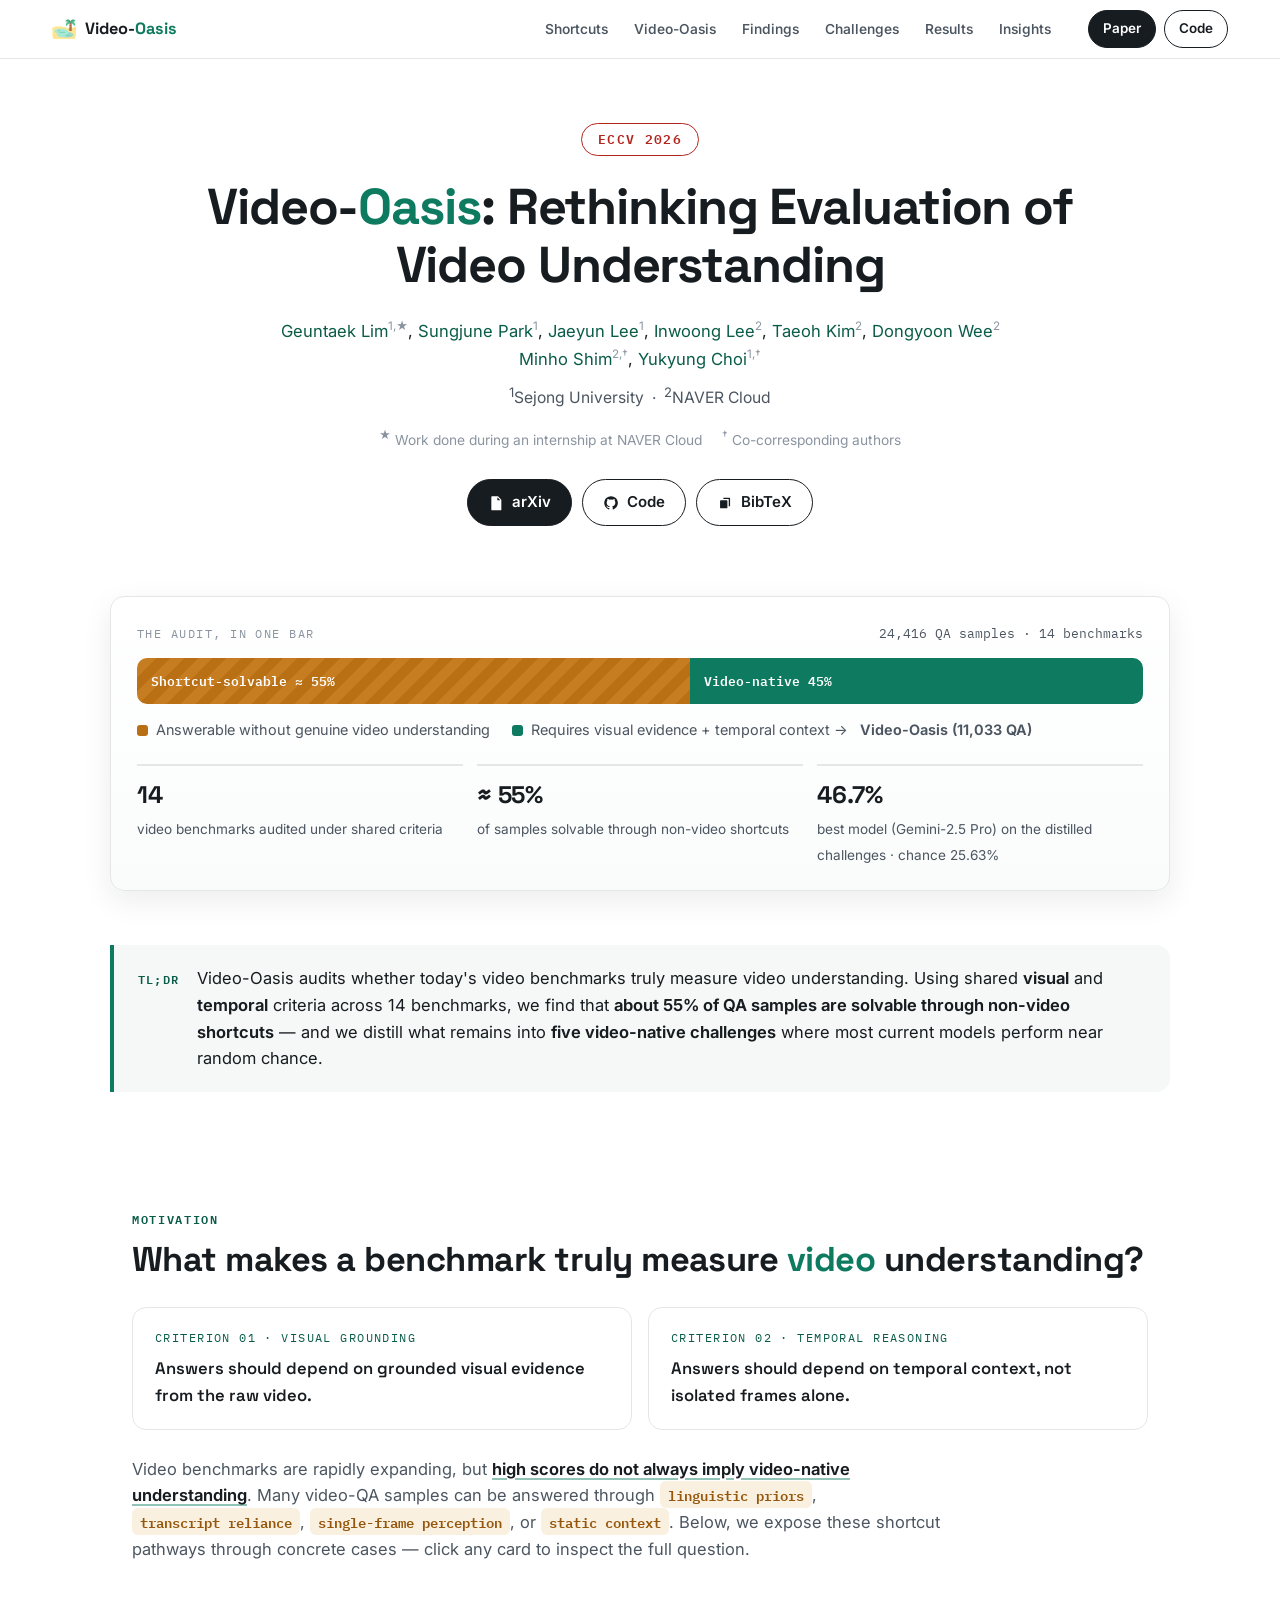
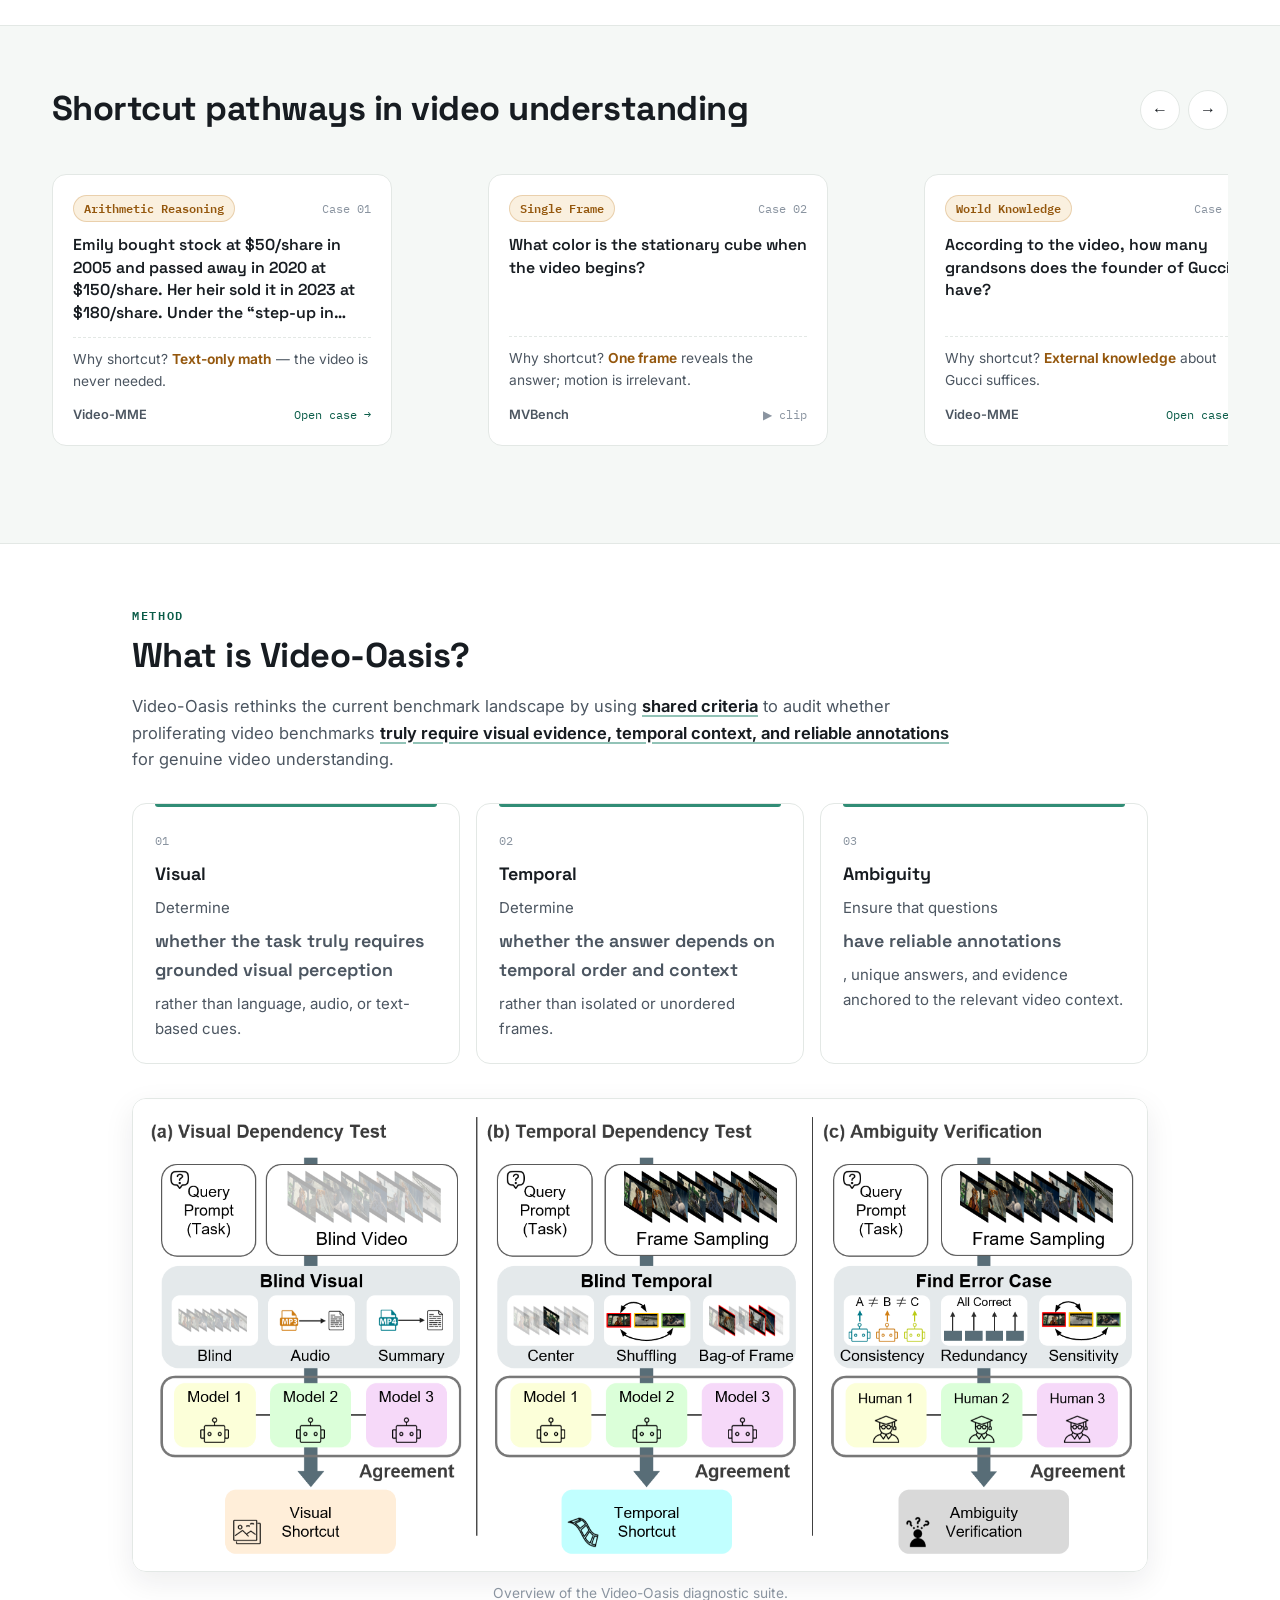
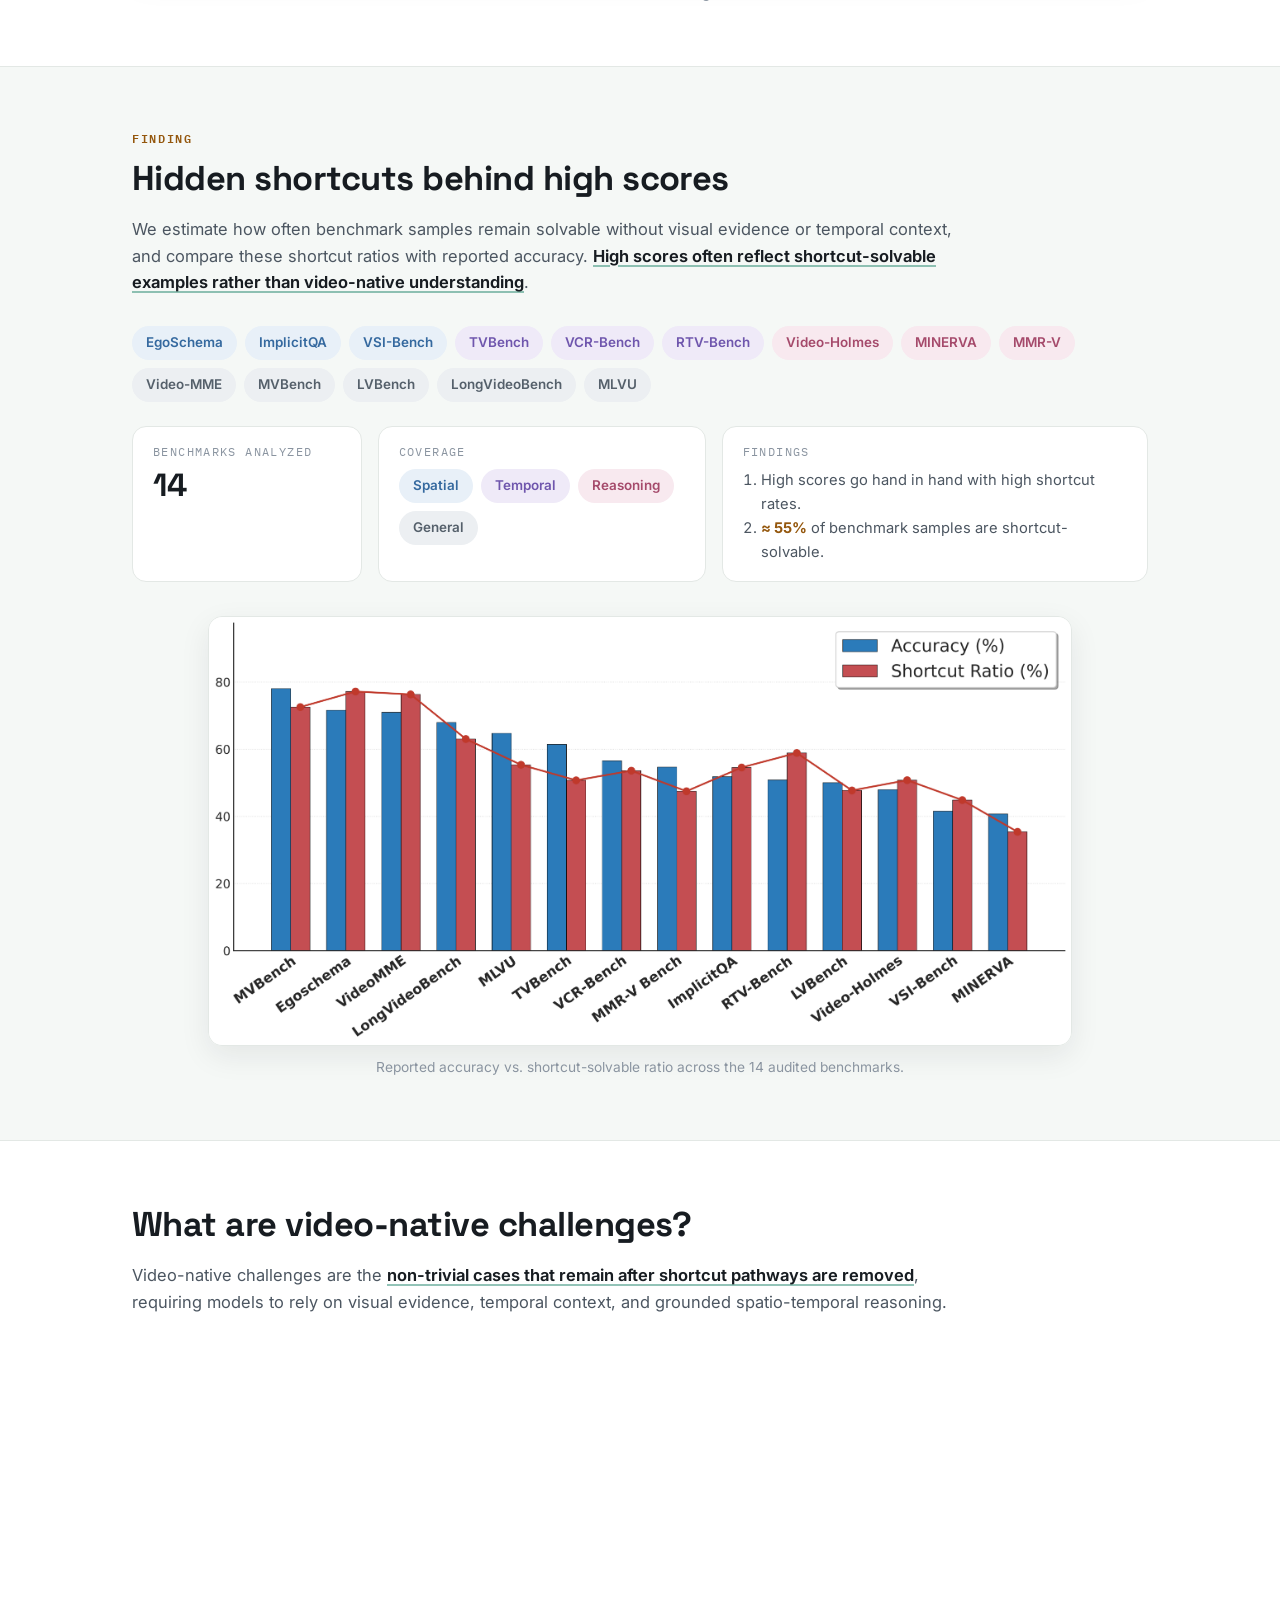
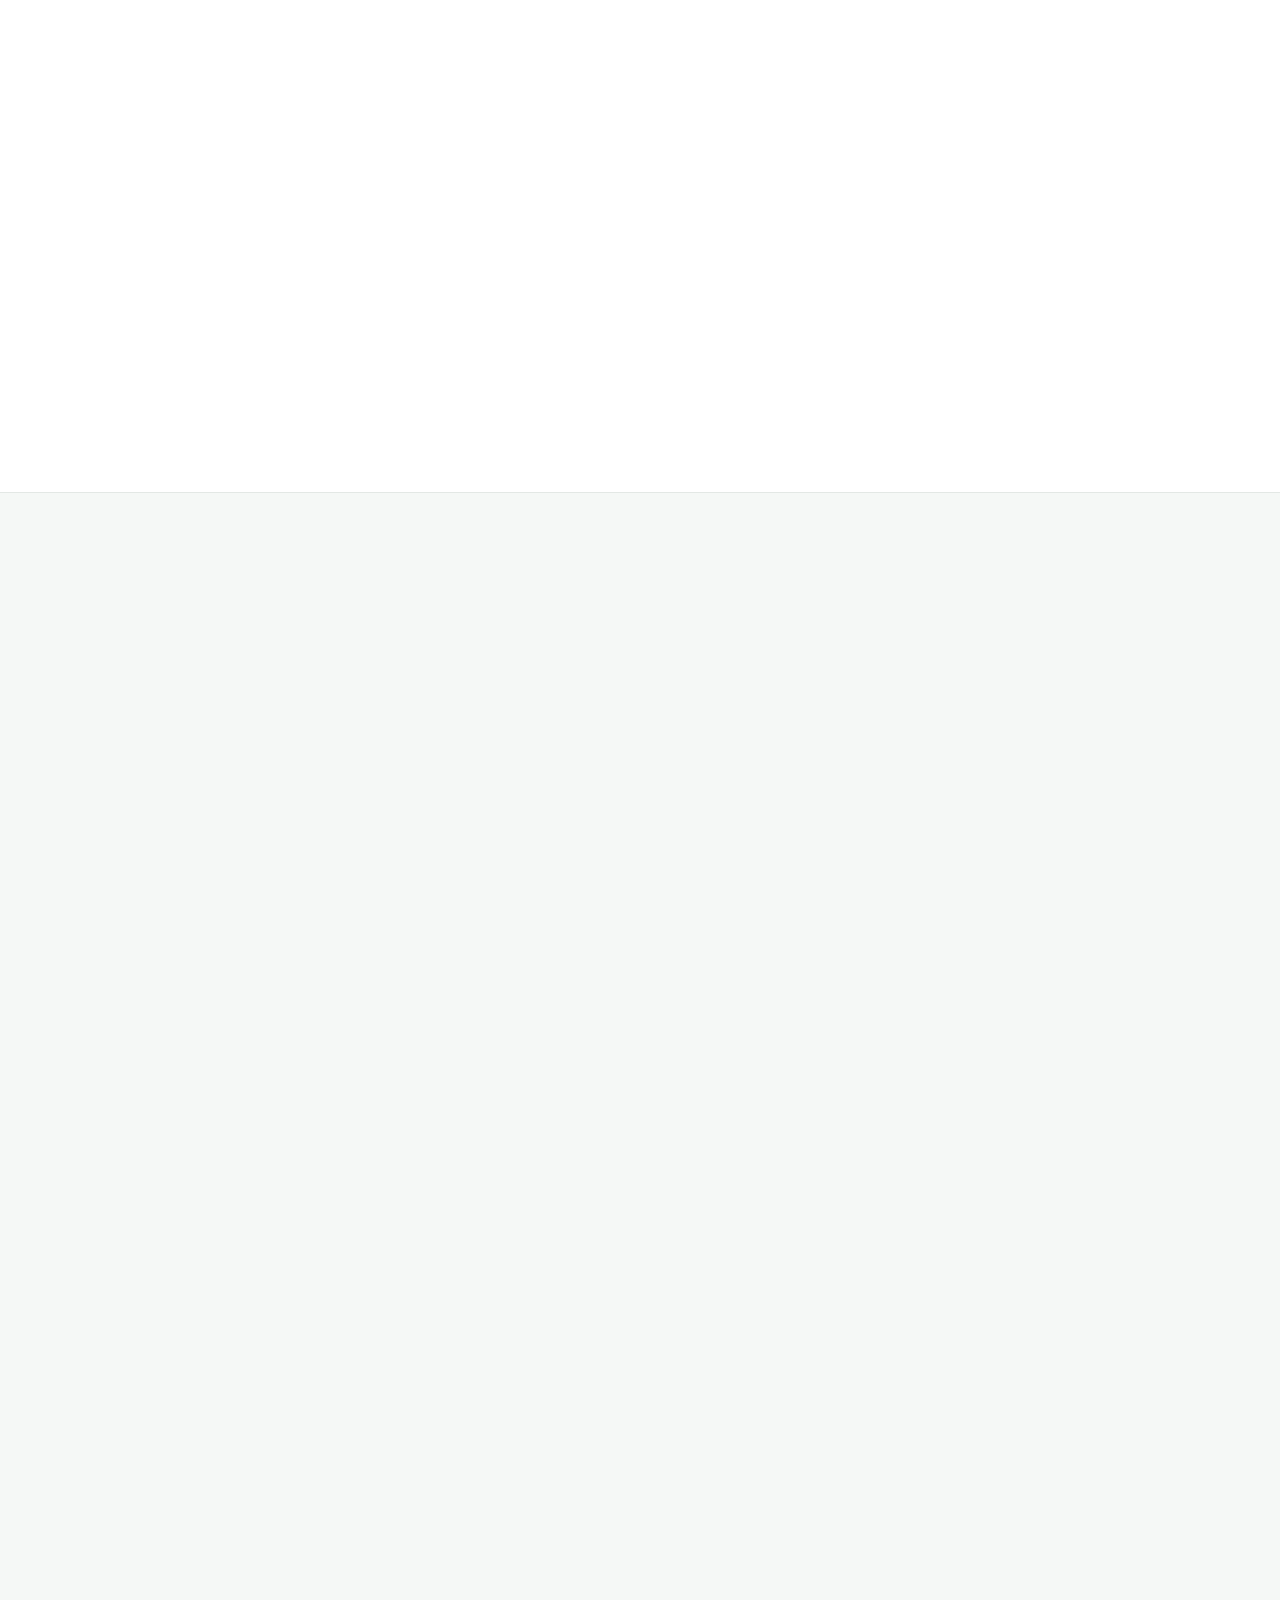
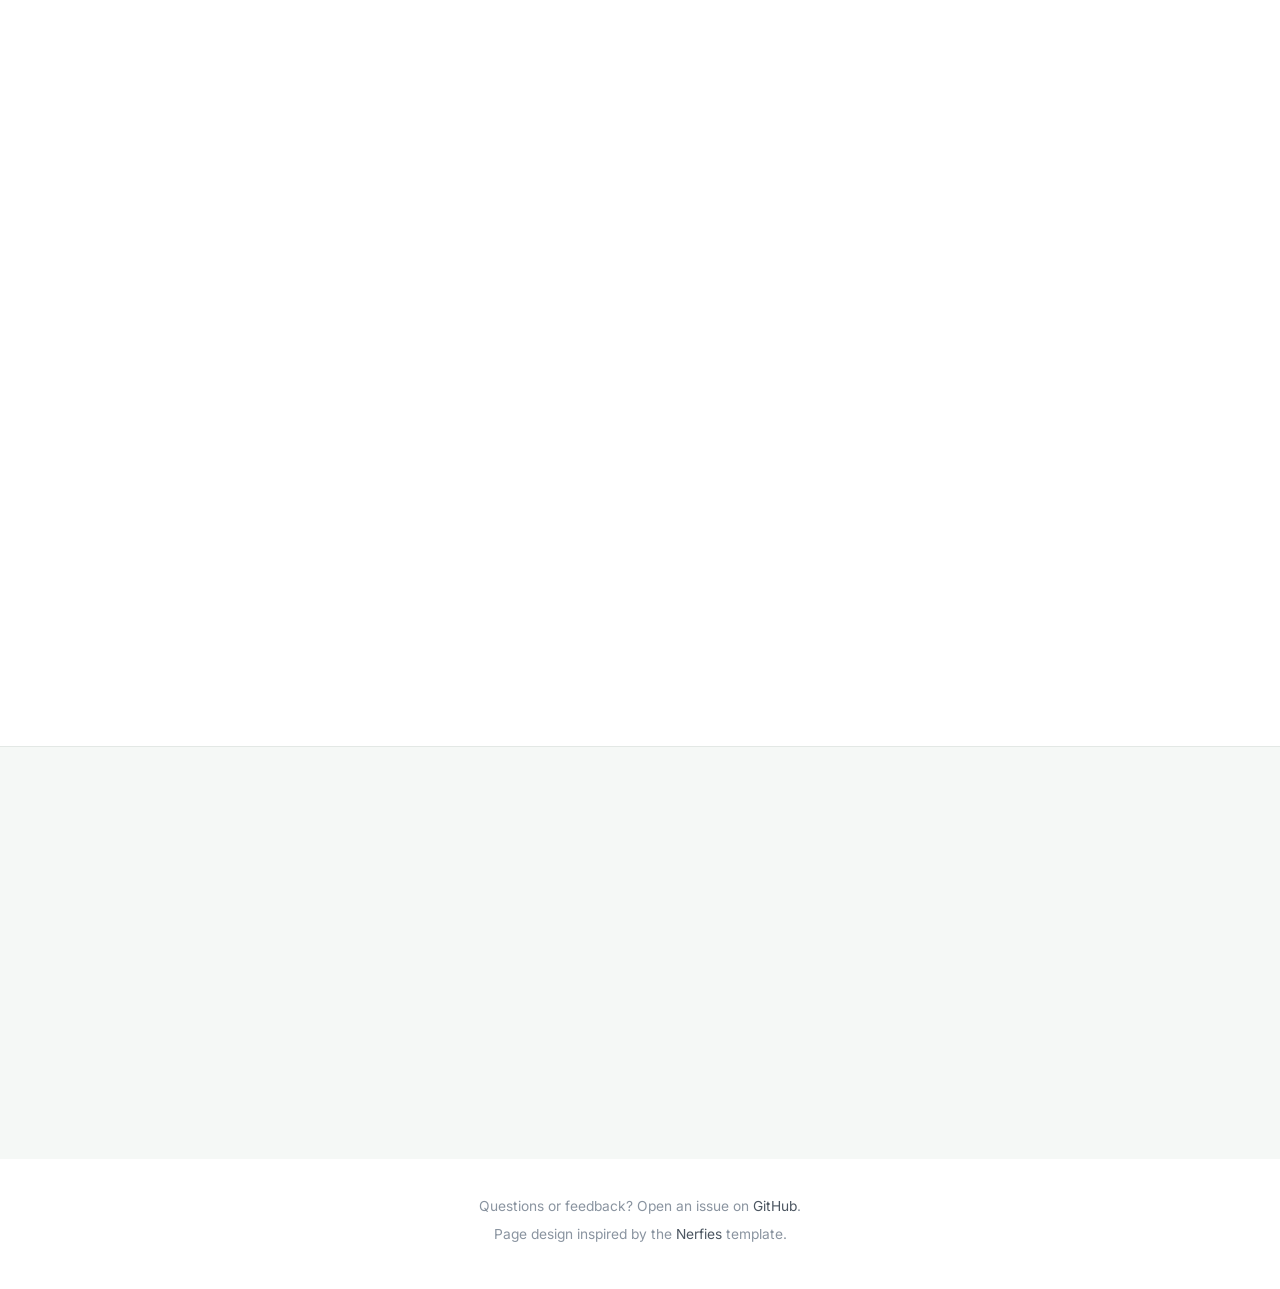
==== commit 342861dd: "final" ====
--- a/index.html
+++ b/index.html
@@ -502,7 +502,7 @@
 
   <nav class="topnav" aria-label="Page navigation">
     <div class="topnav-inner">
-      <span class="topnav-brand"><img src="./static/images/icon.png" alt="" aria-hidden="true">Video-<em>Oasis</em></span>
+      <span class="topnav-brand"><img src="./static/images/icon.png" alt="" aria-hidden="true"><span>Video-<em>Oasis</em></span></span>
       <div class="topnav-links">
         <a href="#shortcuts">Shortcuts</a>
         <a href="#oasis">Video-Oasis</a>
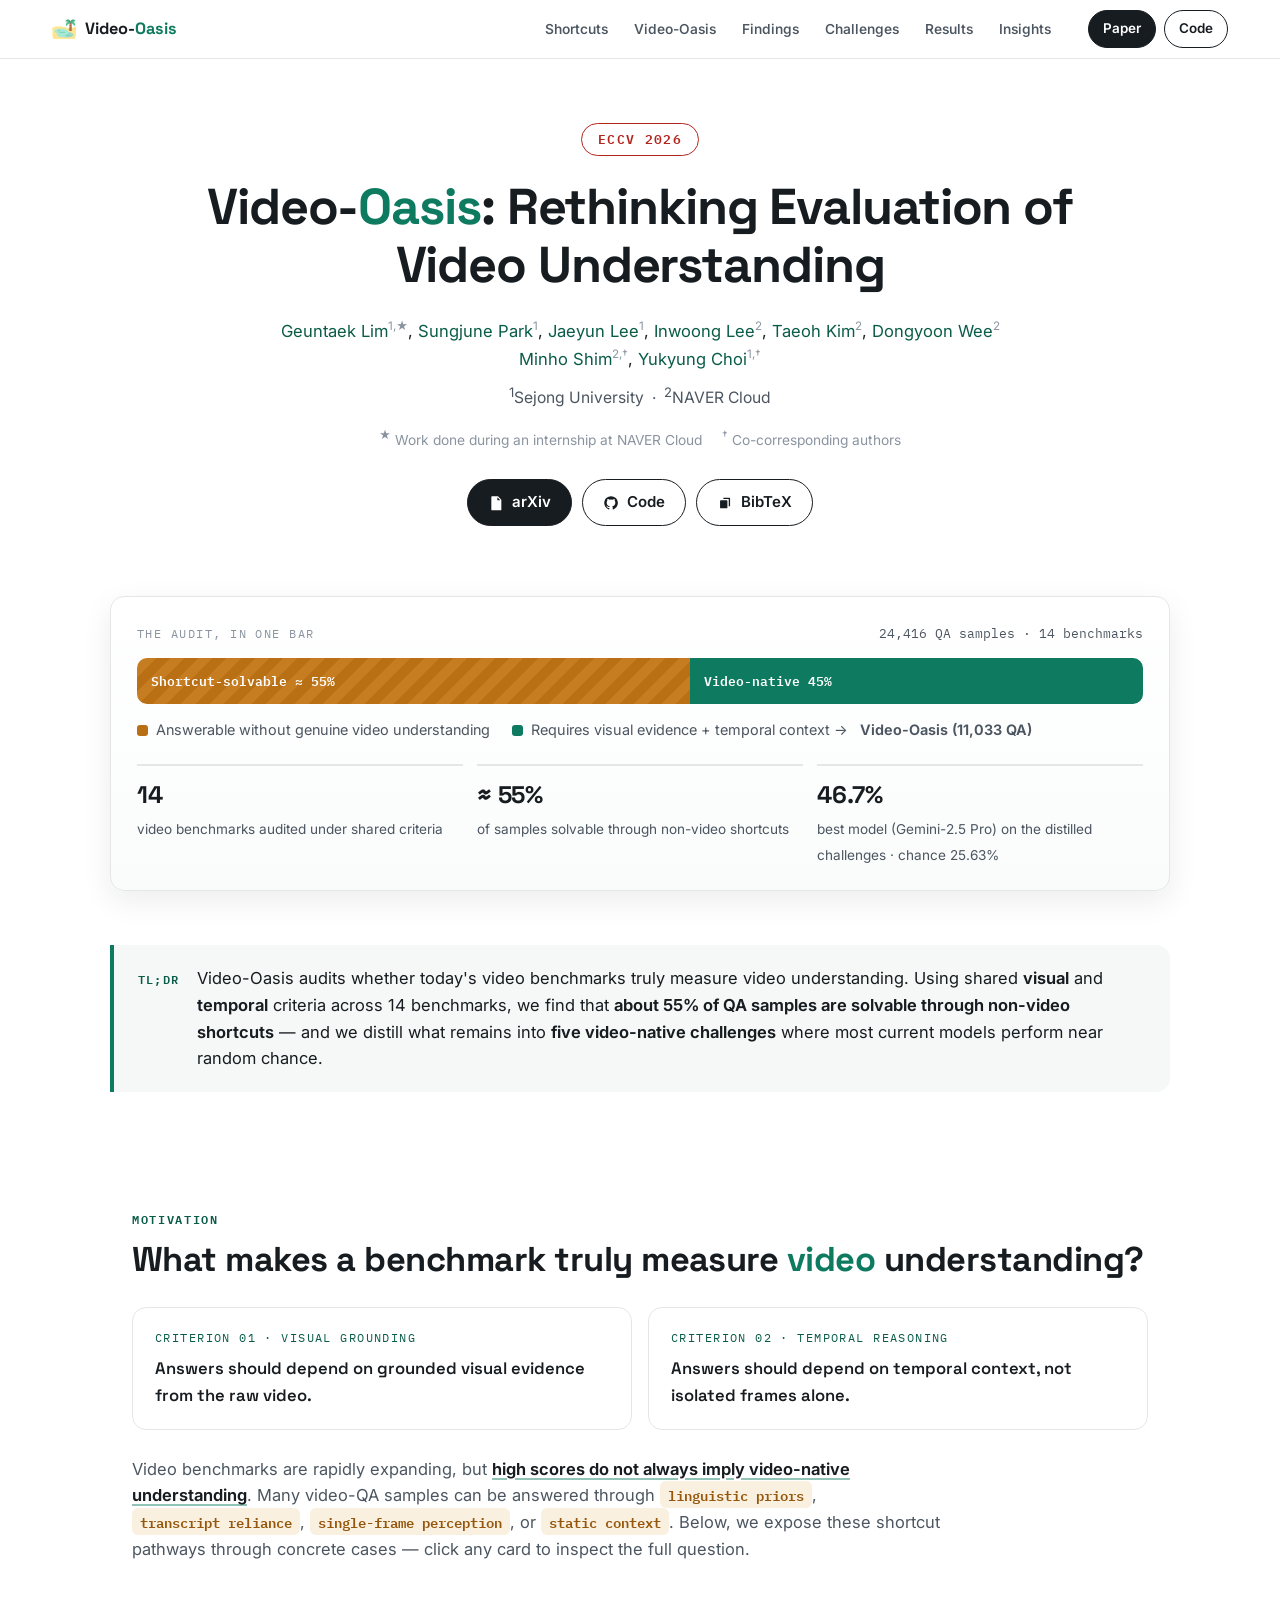
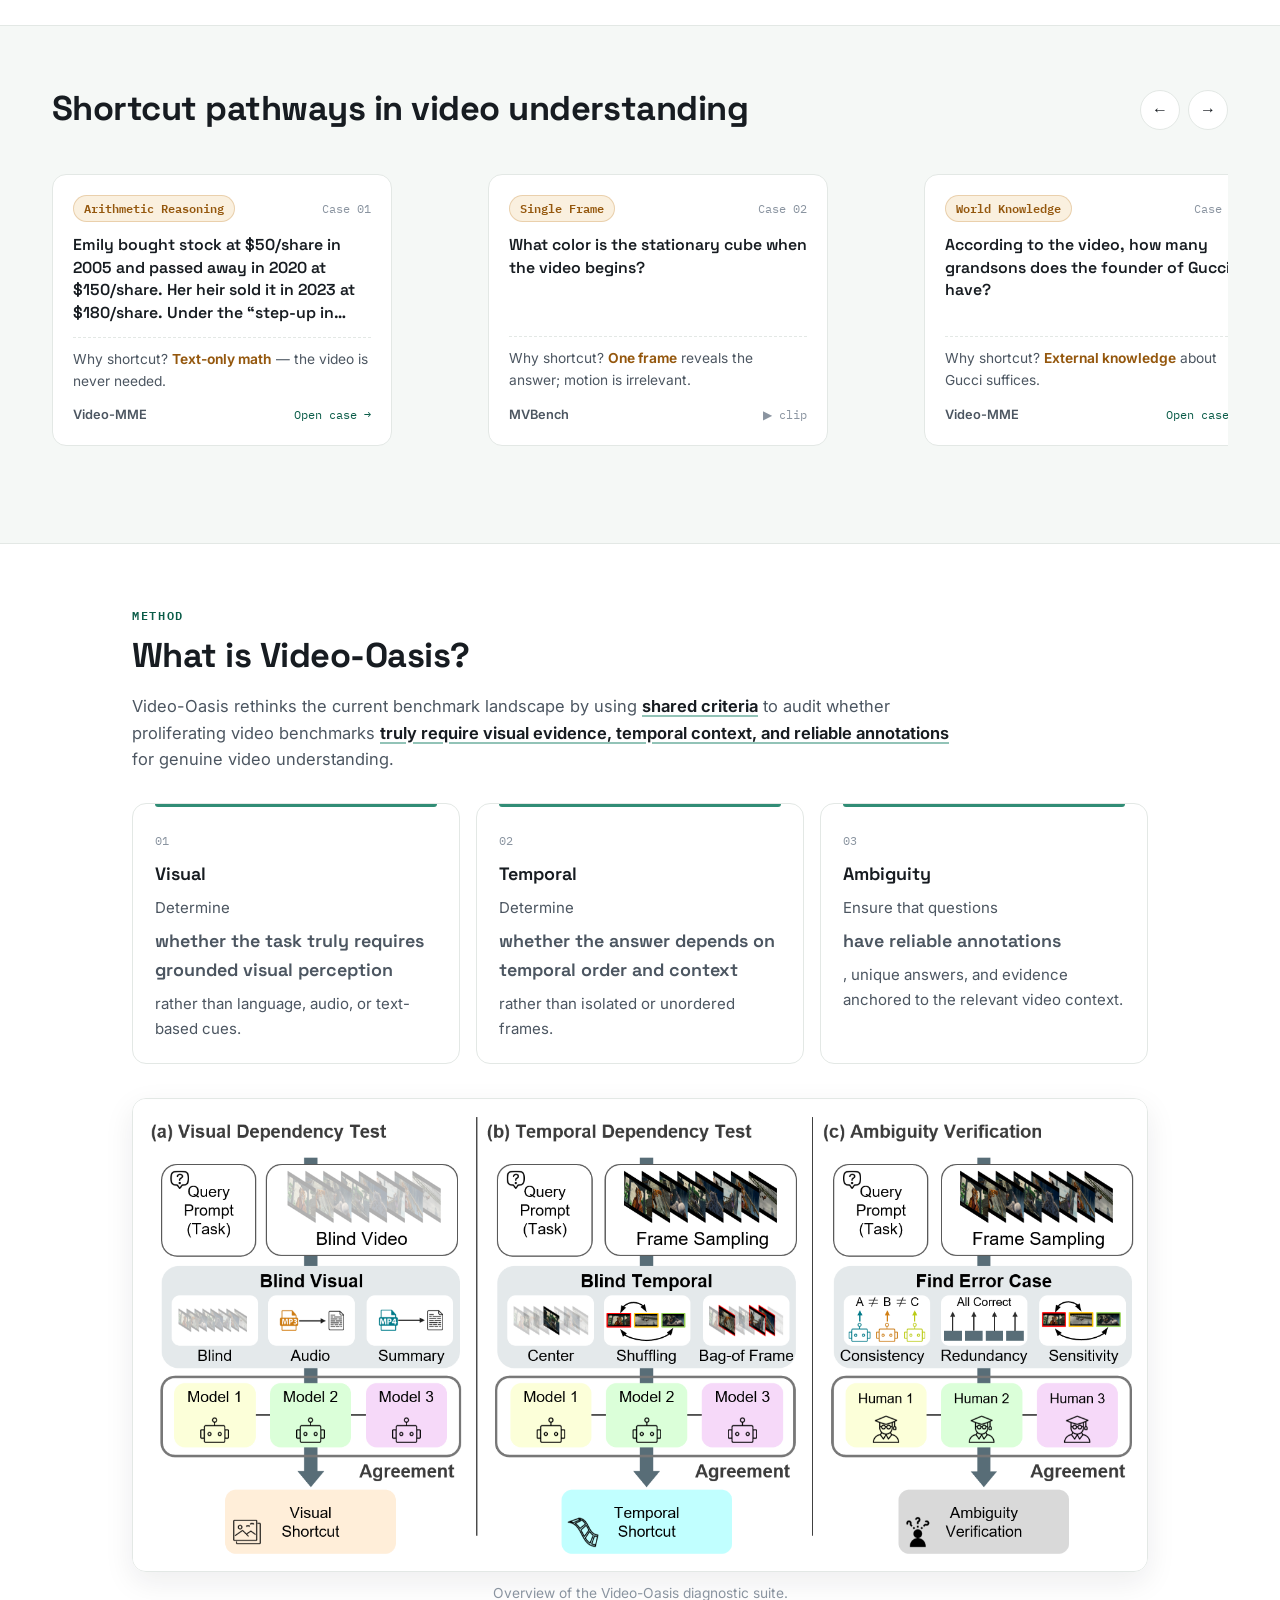
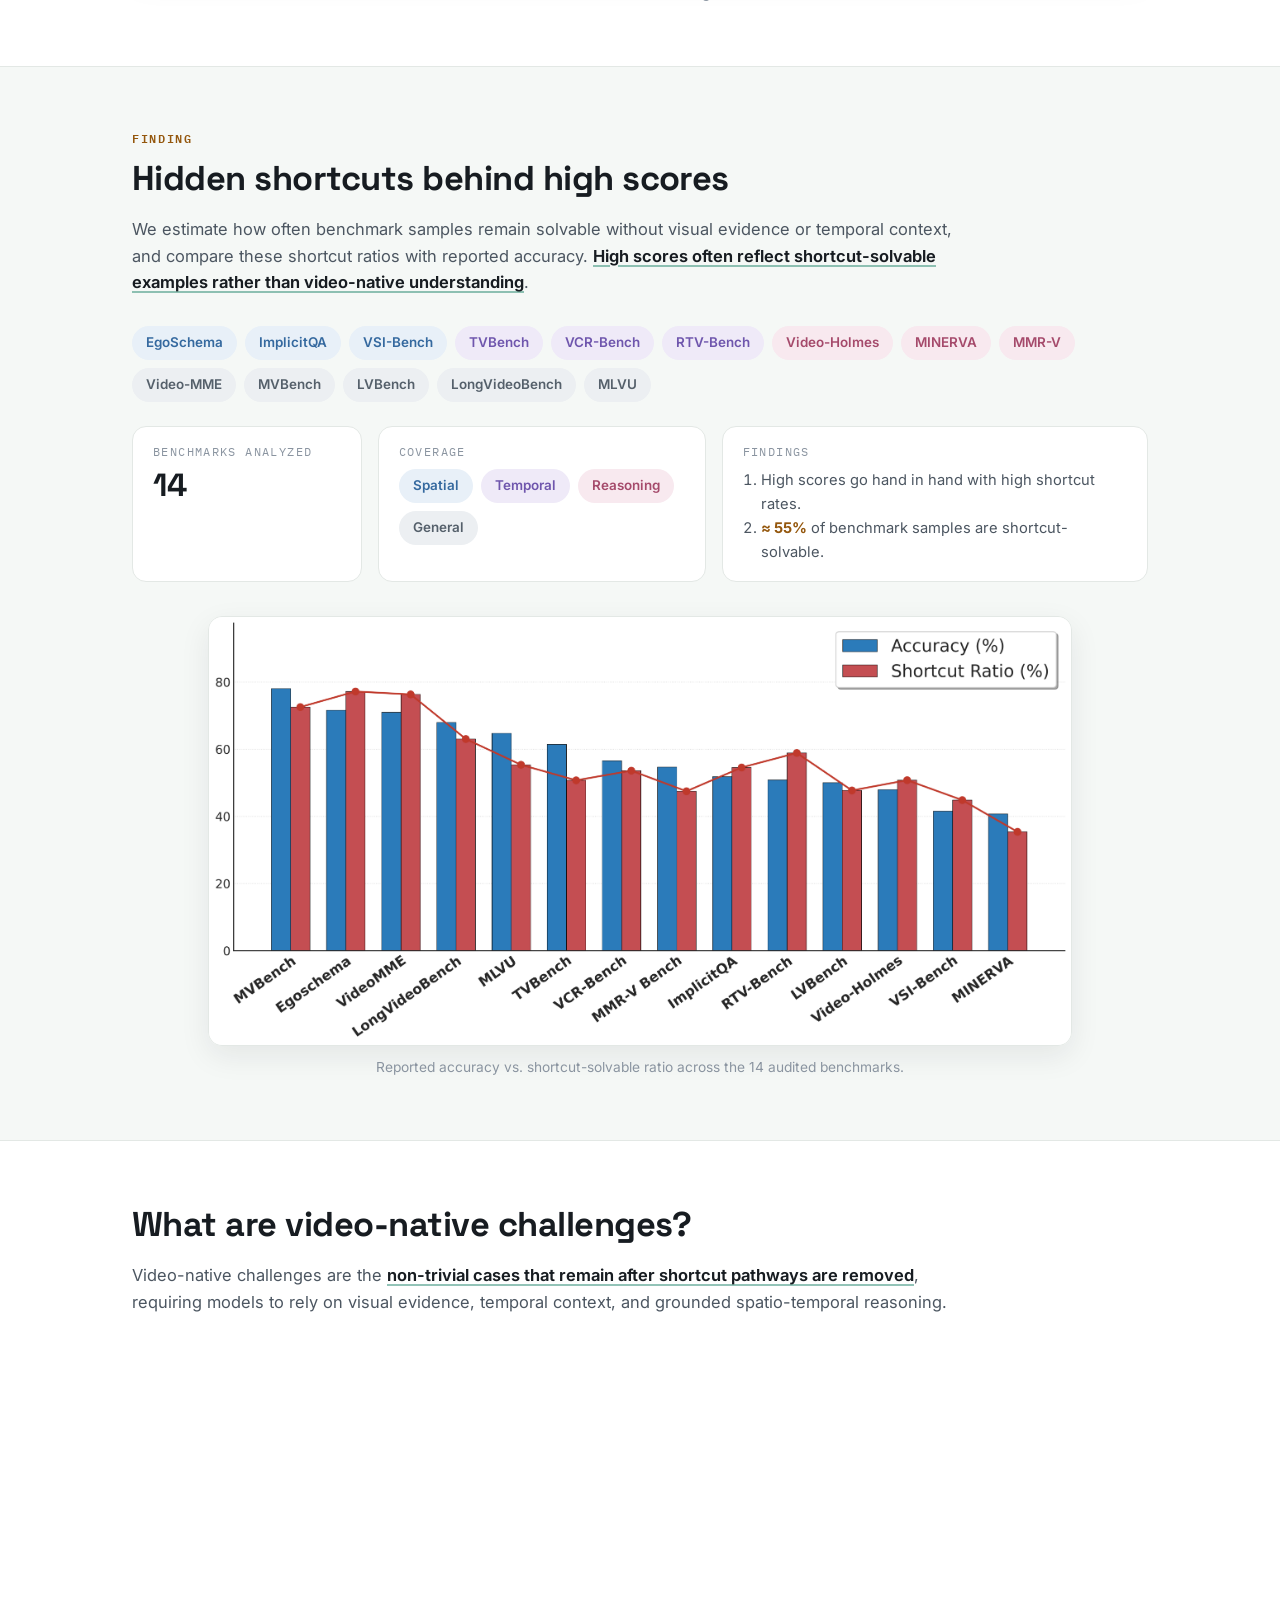
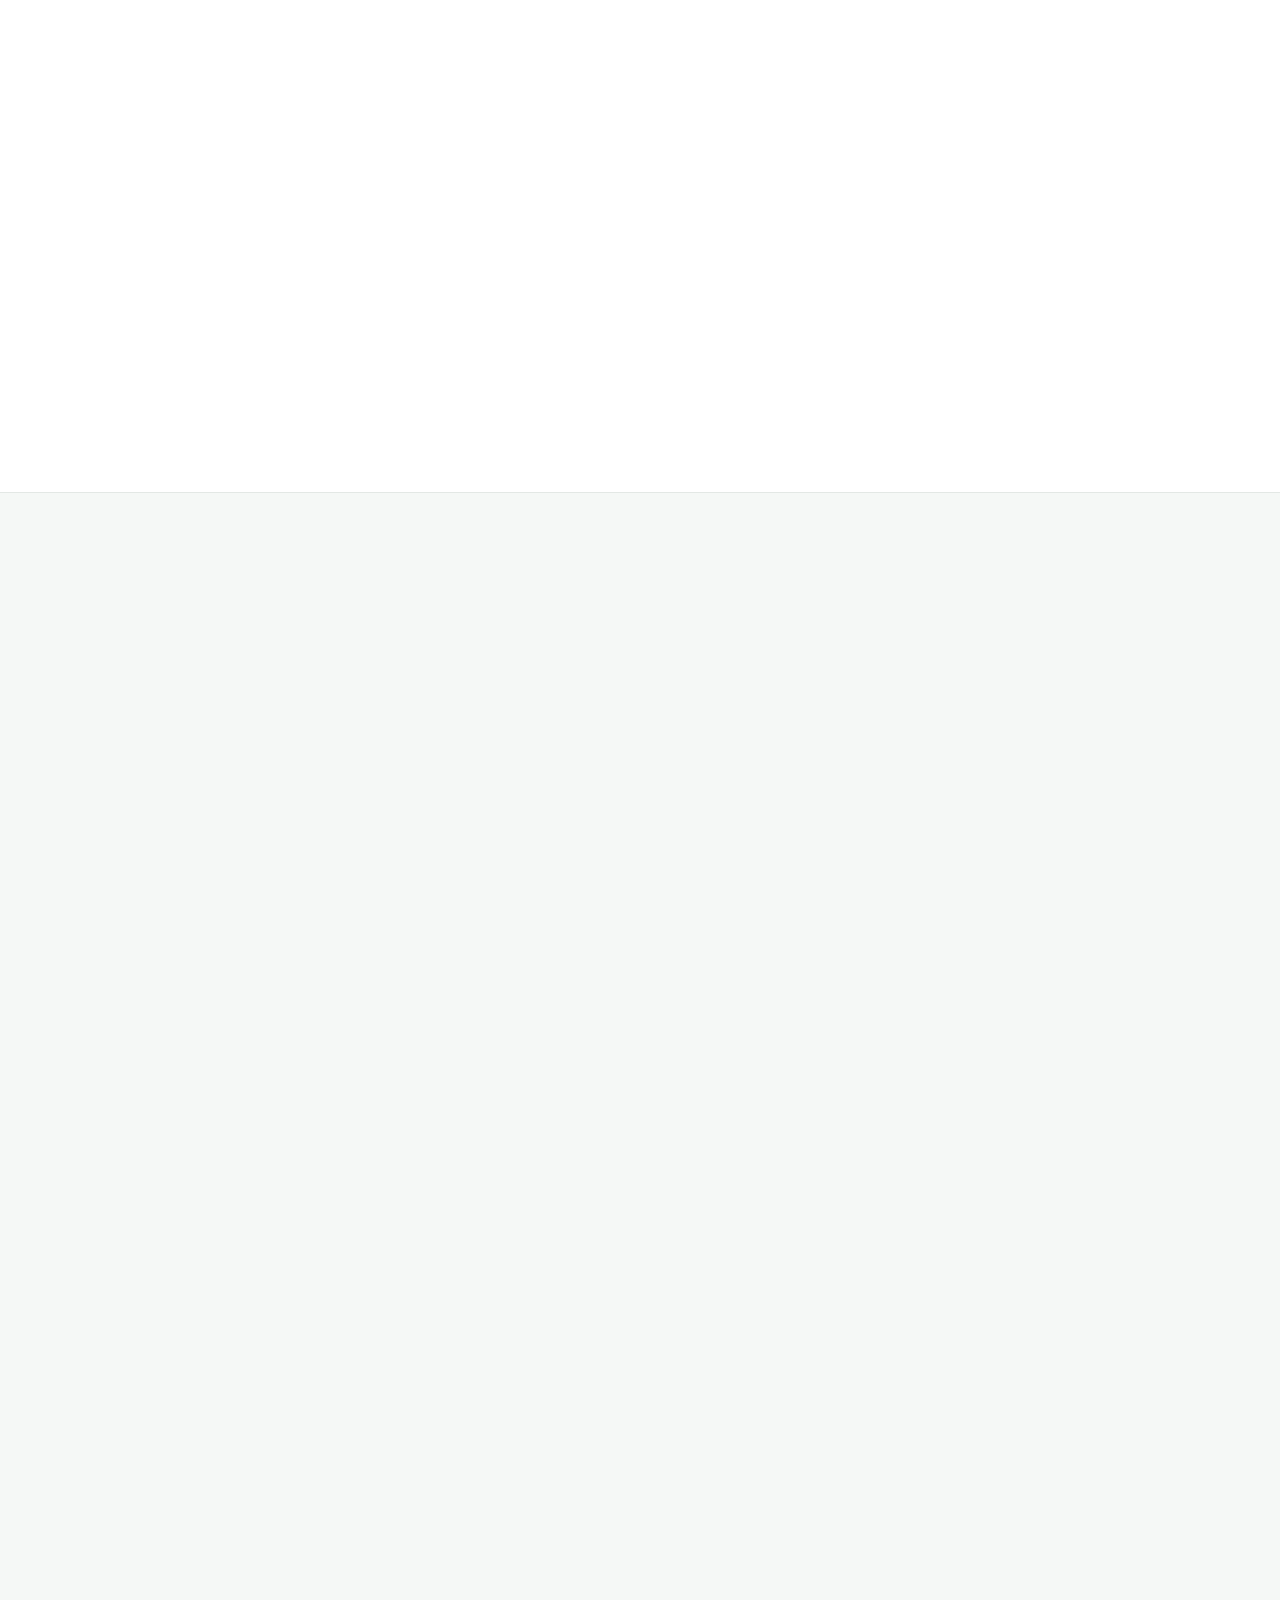
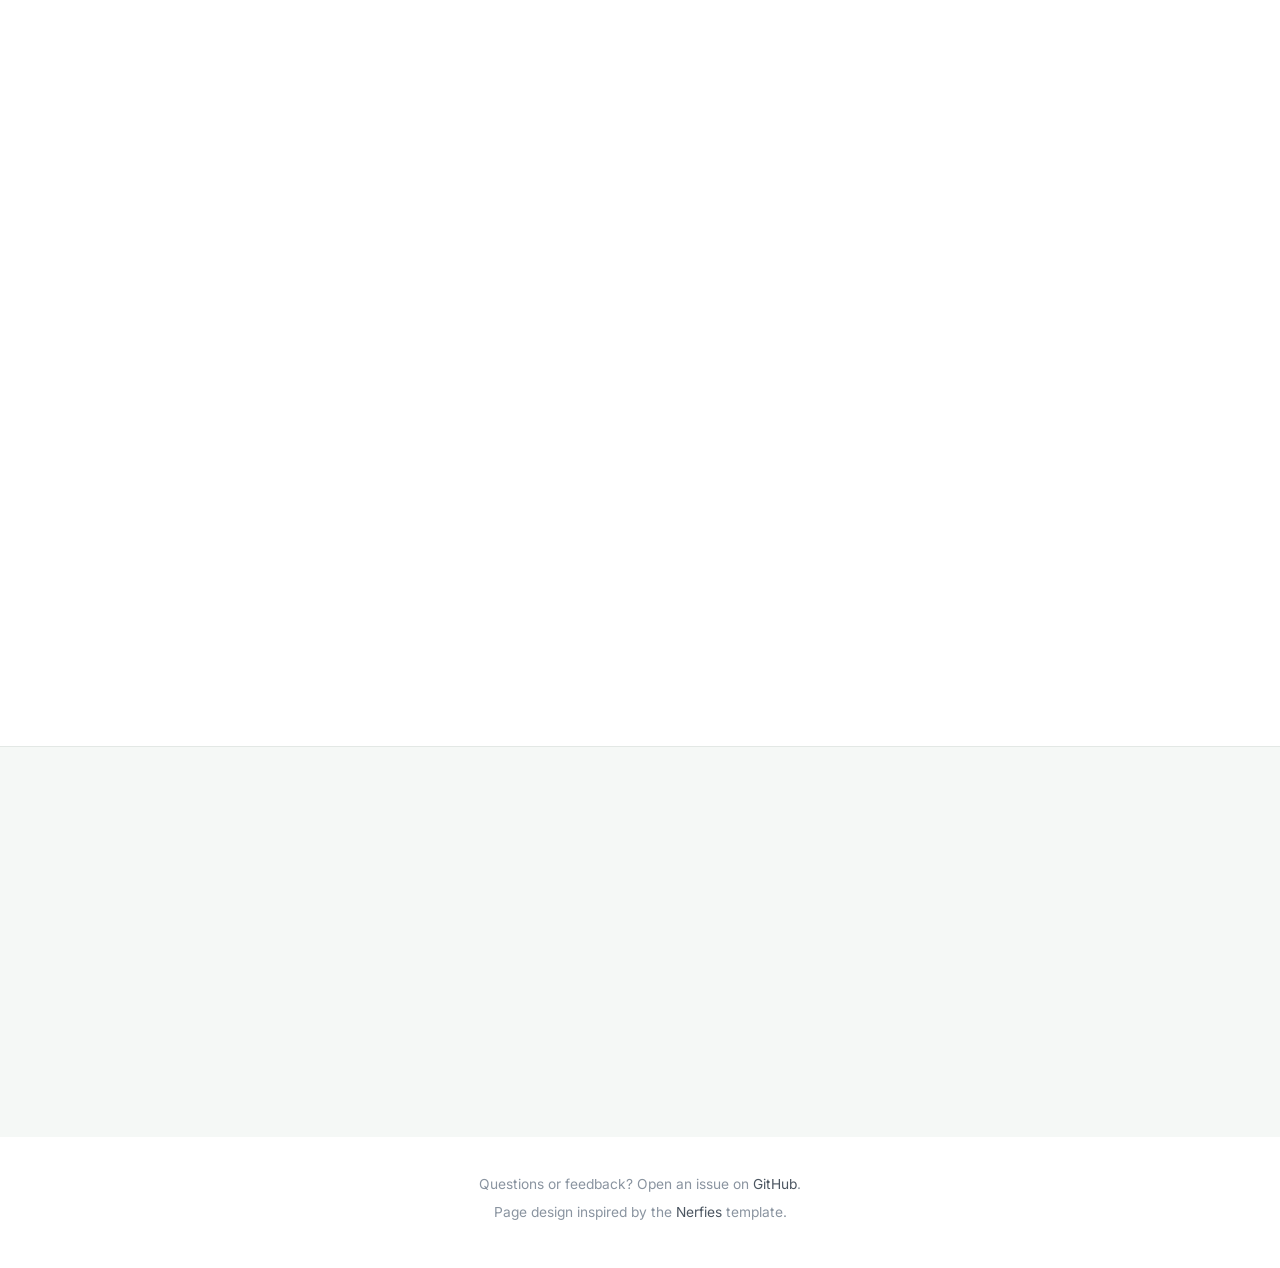
==== commit b04feede: "Update index.html" ====
--- a/index.html
+++ b/index.html
@@ -78,6 +78,7 @@
       -webkit-font-smoothing: antialiased;
     }
     img, video { max-width: 100%; display: block; }
+    [hidden] { display: none !important; }
     a { color: var(--oasis-deep); text-decoration: none; }
     a:hover { text-decoration: underline; }
     strong { font-weight: 650; }
@@ -311,6 +312,8 @@
       background: var(--mirage-soft); color: var(--mirage-deep);
       padding: 28px 22px; font-size: 0.95rem; line-height: 1.55;
     }
+    .modal.no-video-case .modal-media video,
+    .modal.no-video-case .modal-media figcaption { display: none !important; }
     .modal-media .no-media b { font-family: var(--mono); display: block; margin-bottom: 6px; font-size: 0.8rem; letter-spacing: 0.08em; text-transform: uppercase; }
     .modal-media figcaption { font-size: 0.8rem; color: var(--ink-faint); margin-top: 8px; font-family: var(--mono); }
     .modal-body h4 {
@@ -525,7 +528,7 @@
 
       <p class="authors">
         <a href="https://limgeuntaekk.github.io" target="_blank" rel="noopener noreferrer">Geuntaek Lim</a><sup>1,&starf;</sup>,
-        <a href="https://sites.google.com/rcv.sejong.ac.kr/sjpark" target="_blank" rel="noopener noreferrer">Sungjune Park</a><sup>1</sup>,
+        <a href="https://junibro1.github.io" target="_blank" rel="noopener noreferrer">Sungjune Park</a><sup>1</sup>,
         <a href="https://sites.google.com/rcv.sejong.ac.kr/jaeyunlee" target="_blank" rel="noopener noreferrer">Jaeyun Lee</a><sup>1</sup>,
         <a href="https://scholar.google.com/citations?user=cfl4xNMAAAAJ&amp;hl=ko" target="_blank" rel="noopener noreferrer">Inwoong Lee</a><sup>2</sup>,
         <a href="https://scholar.google.com/citations?user=mMgadisAAAAJ&amp;hl=ko" target="_blank" rel="noopener noreferrer">Taeoh Kim</a><sup>2</sup>,
@@ -1098,8 +1101,7 @@
         <button class="copy-btn" type="button" id="copy-bibtex">Copy</button>
 <pre id="bibtex-text">@inproceedings{lim2026videooasis,
   title     = {Video-Oasis: Rethinking Evaluation of Video Understanding},
-  author    = {Lim, Geuntaek and Park, Sungjune and Lee, Jaeyun and Lee, Inwoong
-               and Kim, Taeoh and Wee, Dongyoon and Shim, Minho and Choi, Yukyung},
+  author    = {Geuntaek Lim and Sungjune Park and Jaeyun Lee and Inwoong Lee and Taeoh Kim and Dongyoon Wee and Minho Shim and Yukyung Choi},
   booktitle = {European Conference on Computer Vision (ECCV)},
   year      = {2026}
 }</pre>
@@ -1199,7 +1201,10 @@
           mOpts.appendChild(li);
         });
 
-        if (d.mediaType === "video" && d.mediaSrc) {
+        var hasVideo = d.mediaType === "video" && d.mediaSrc;
+        caseModal.classList.toggle("no-video-case", !hasVideo);
+
+        if (hasVideo) {
           mVideo.src = d.mediaSrc;
           mVideo.hidden = false;
           mNoMedia.hidden = true;
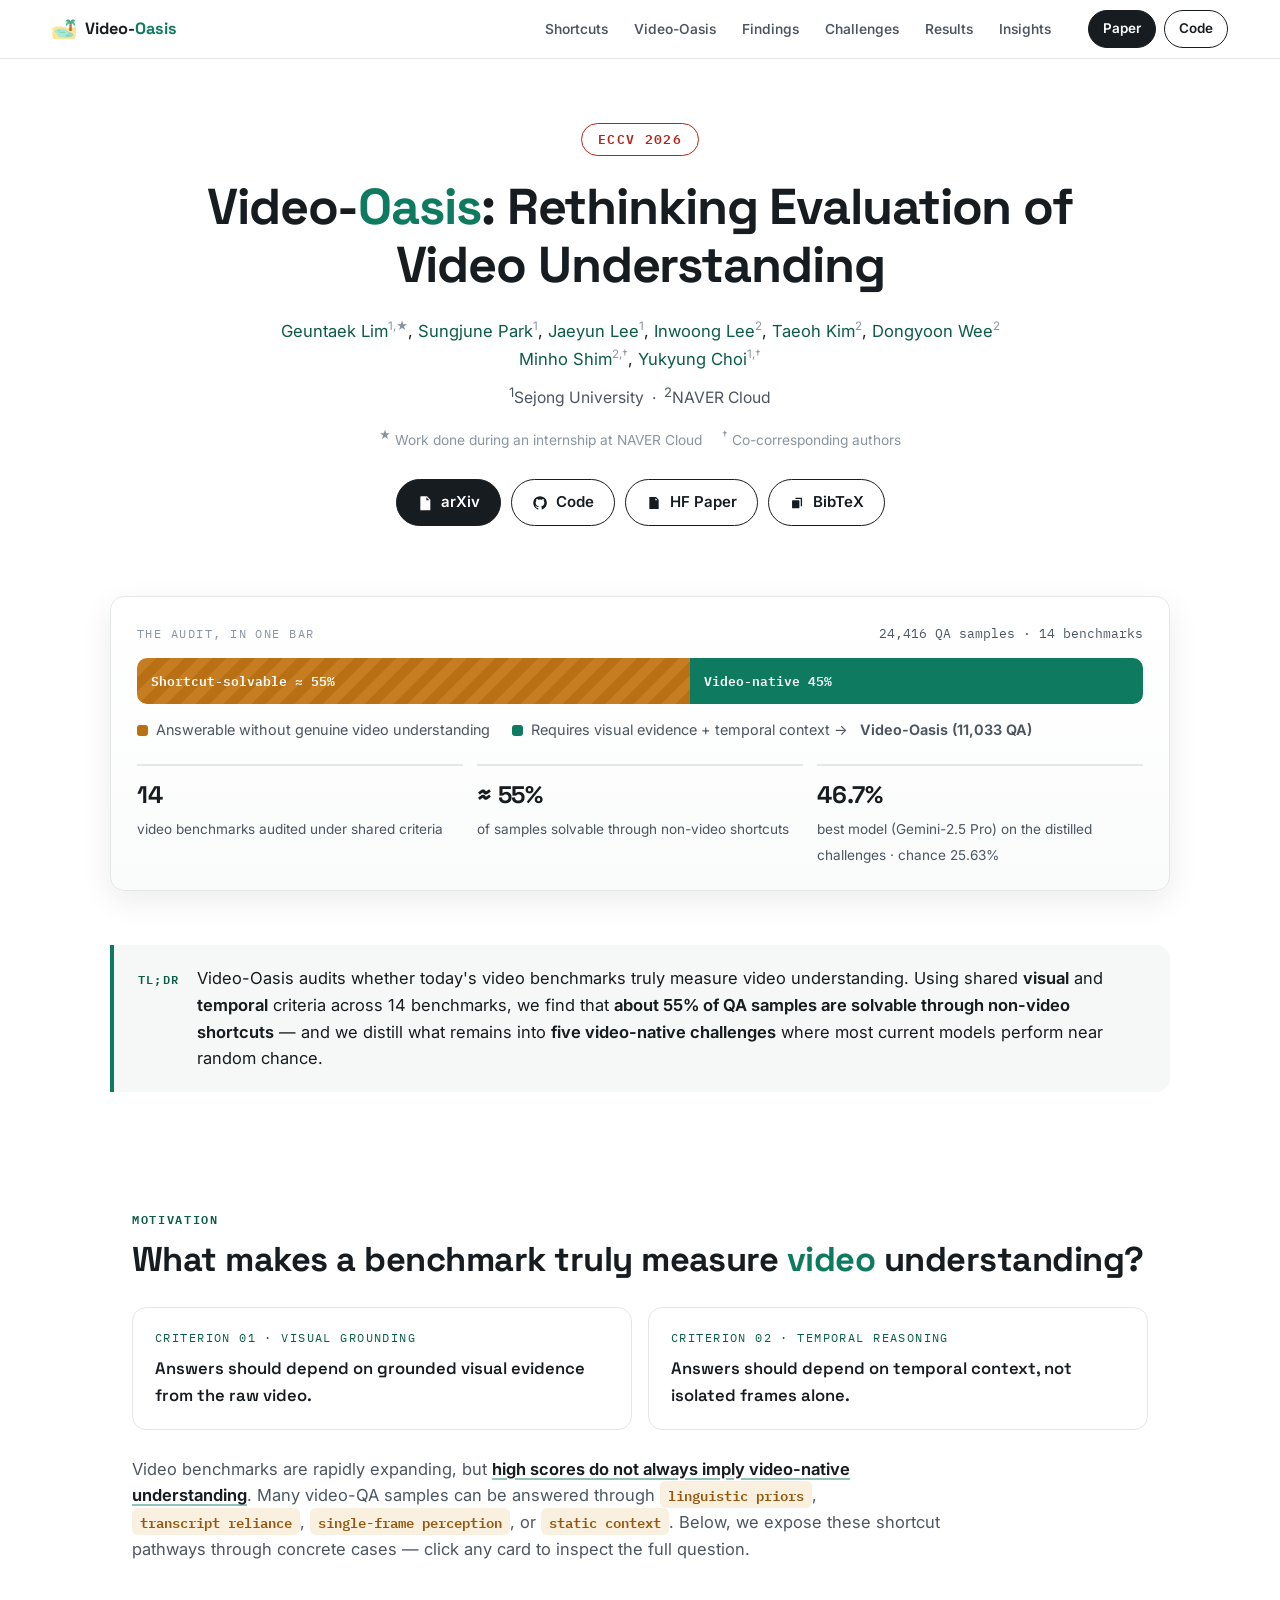
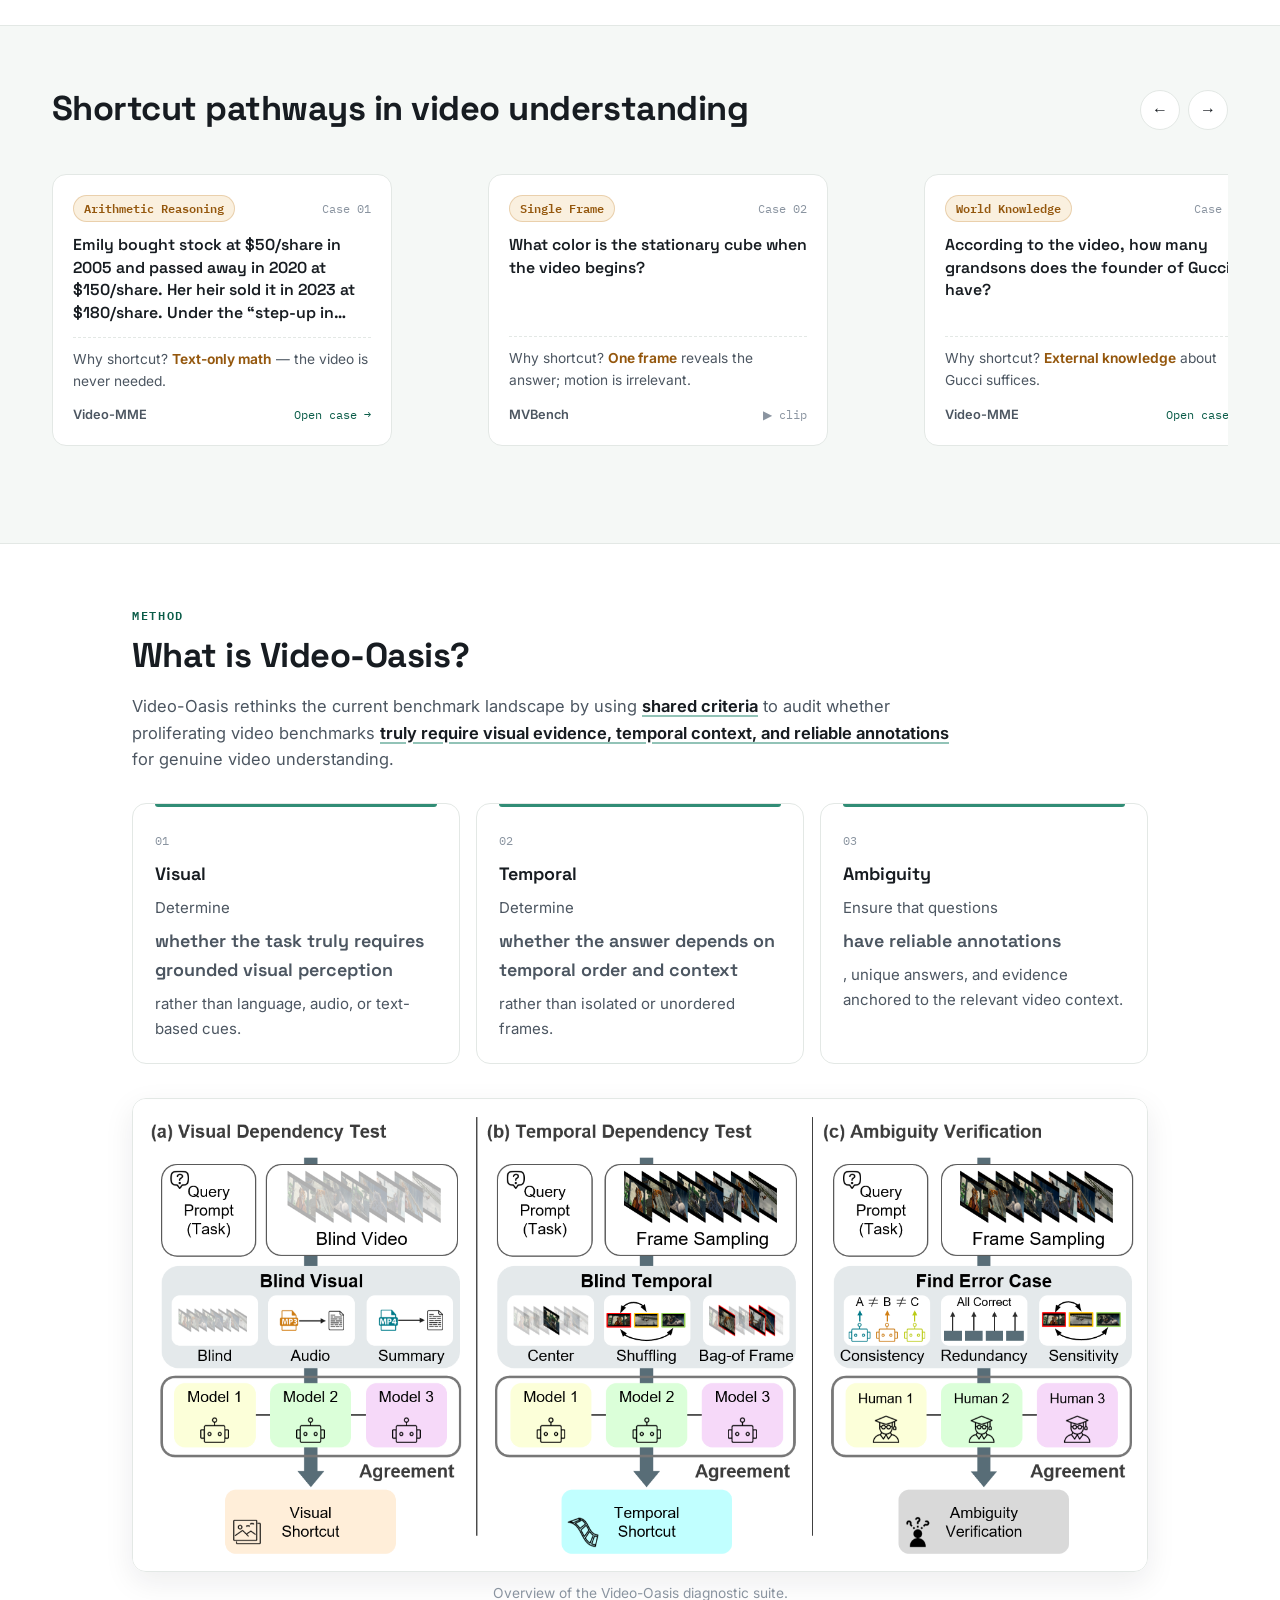
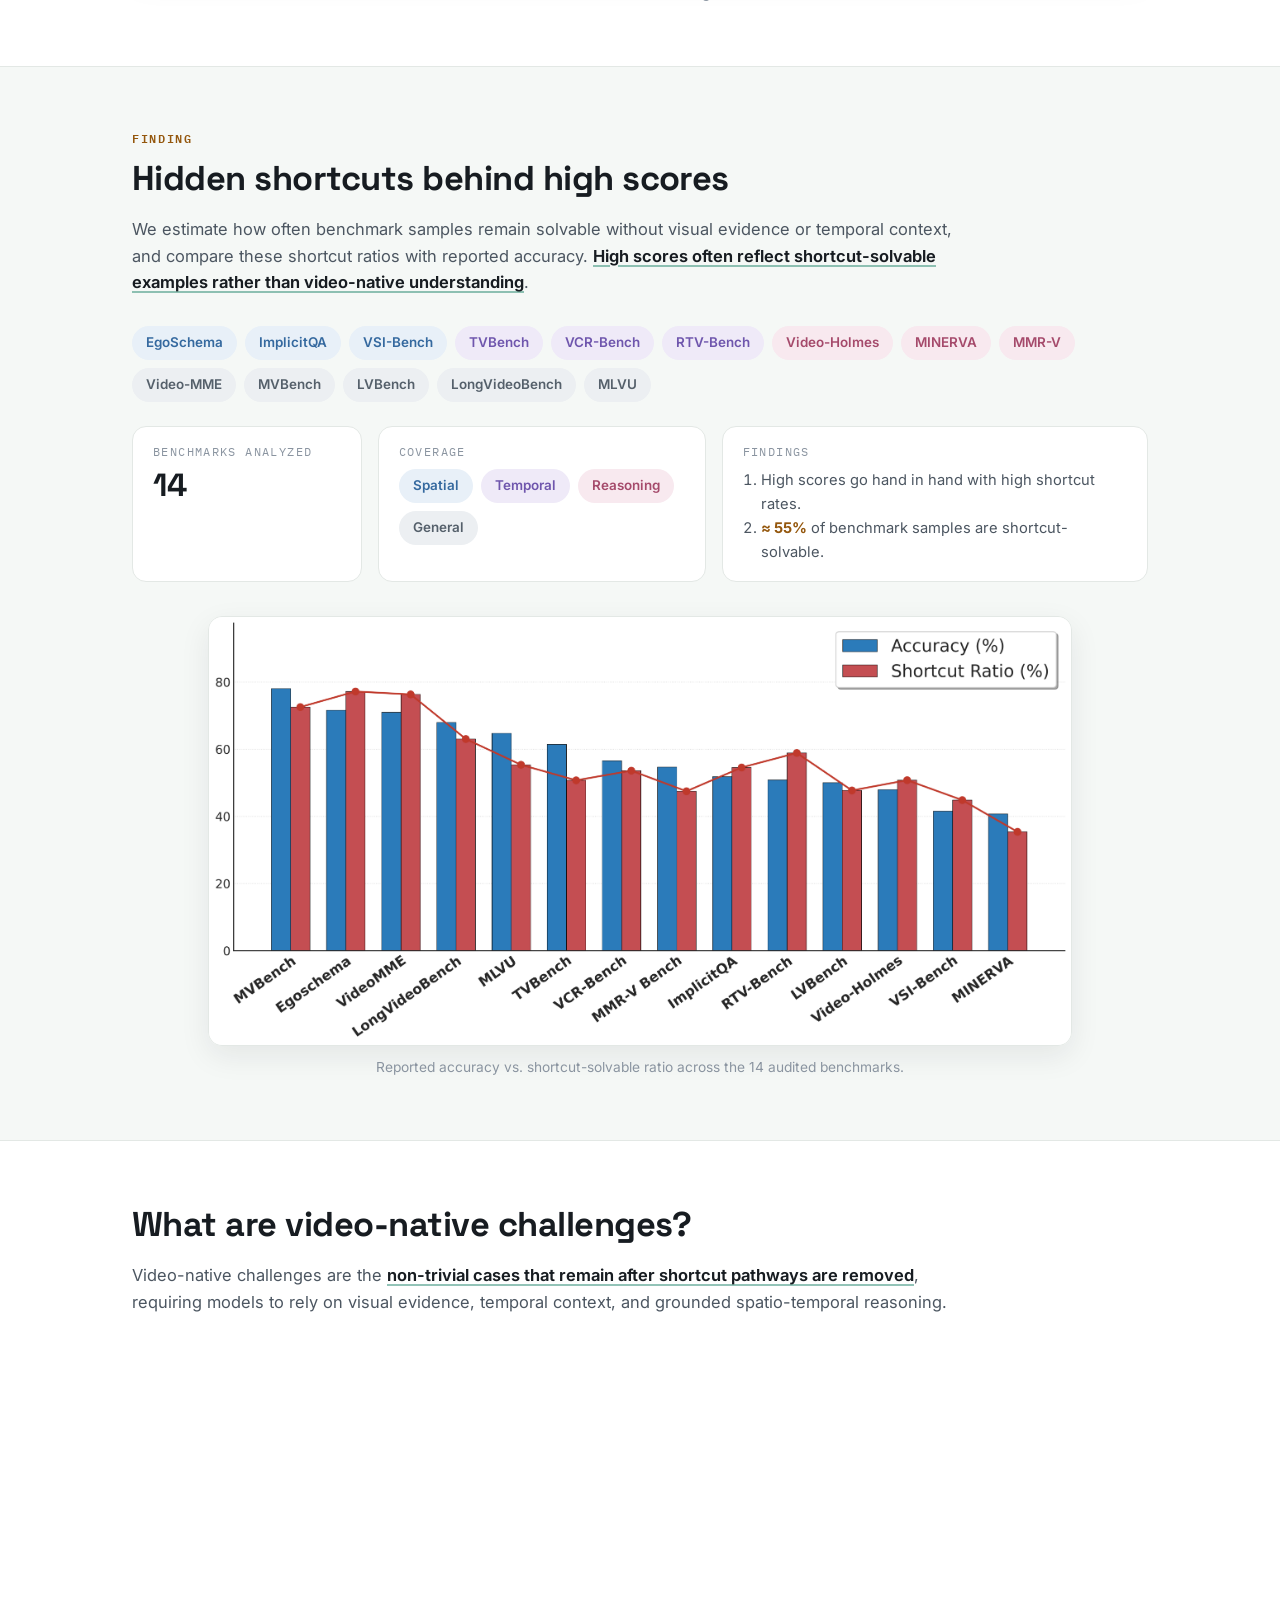
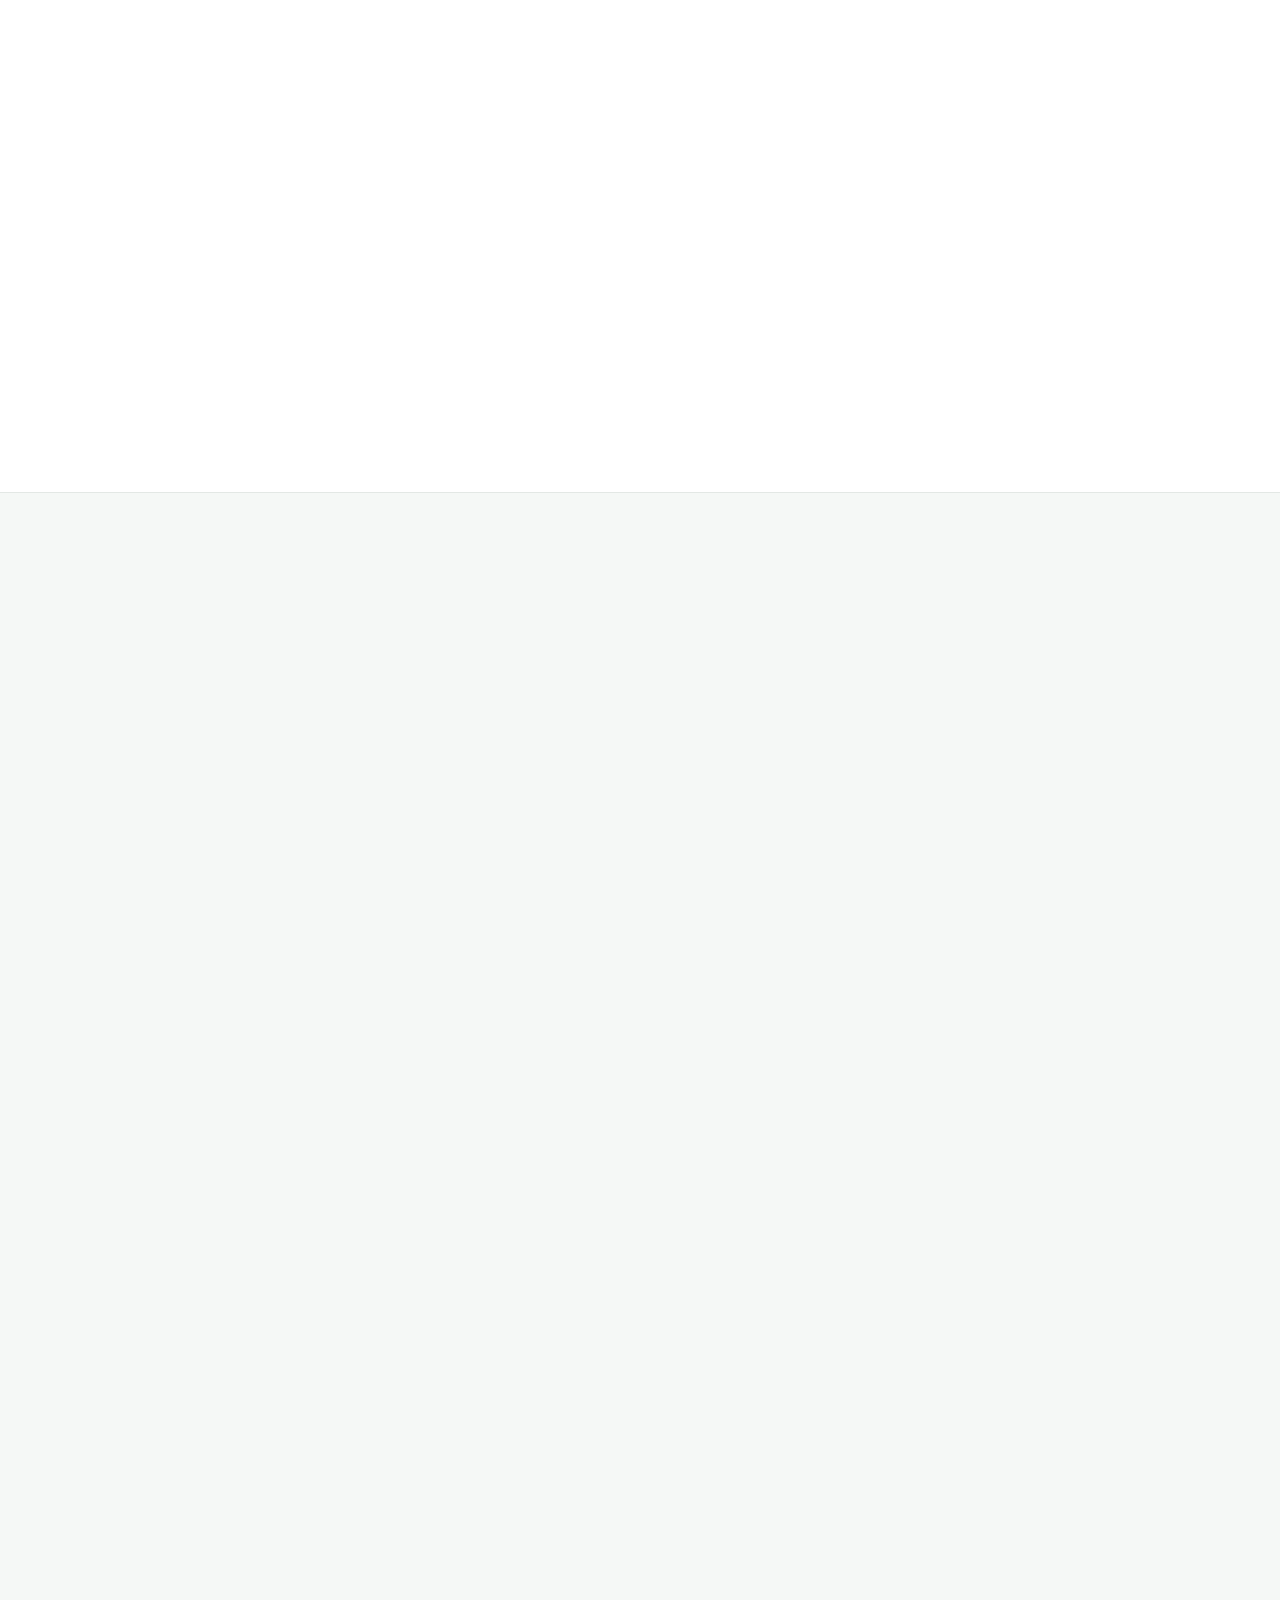
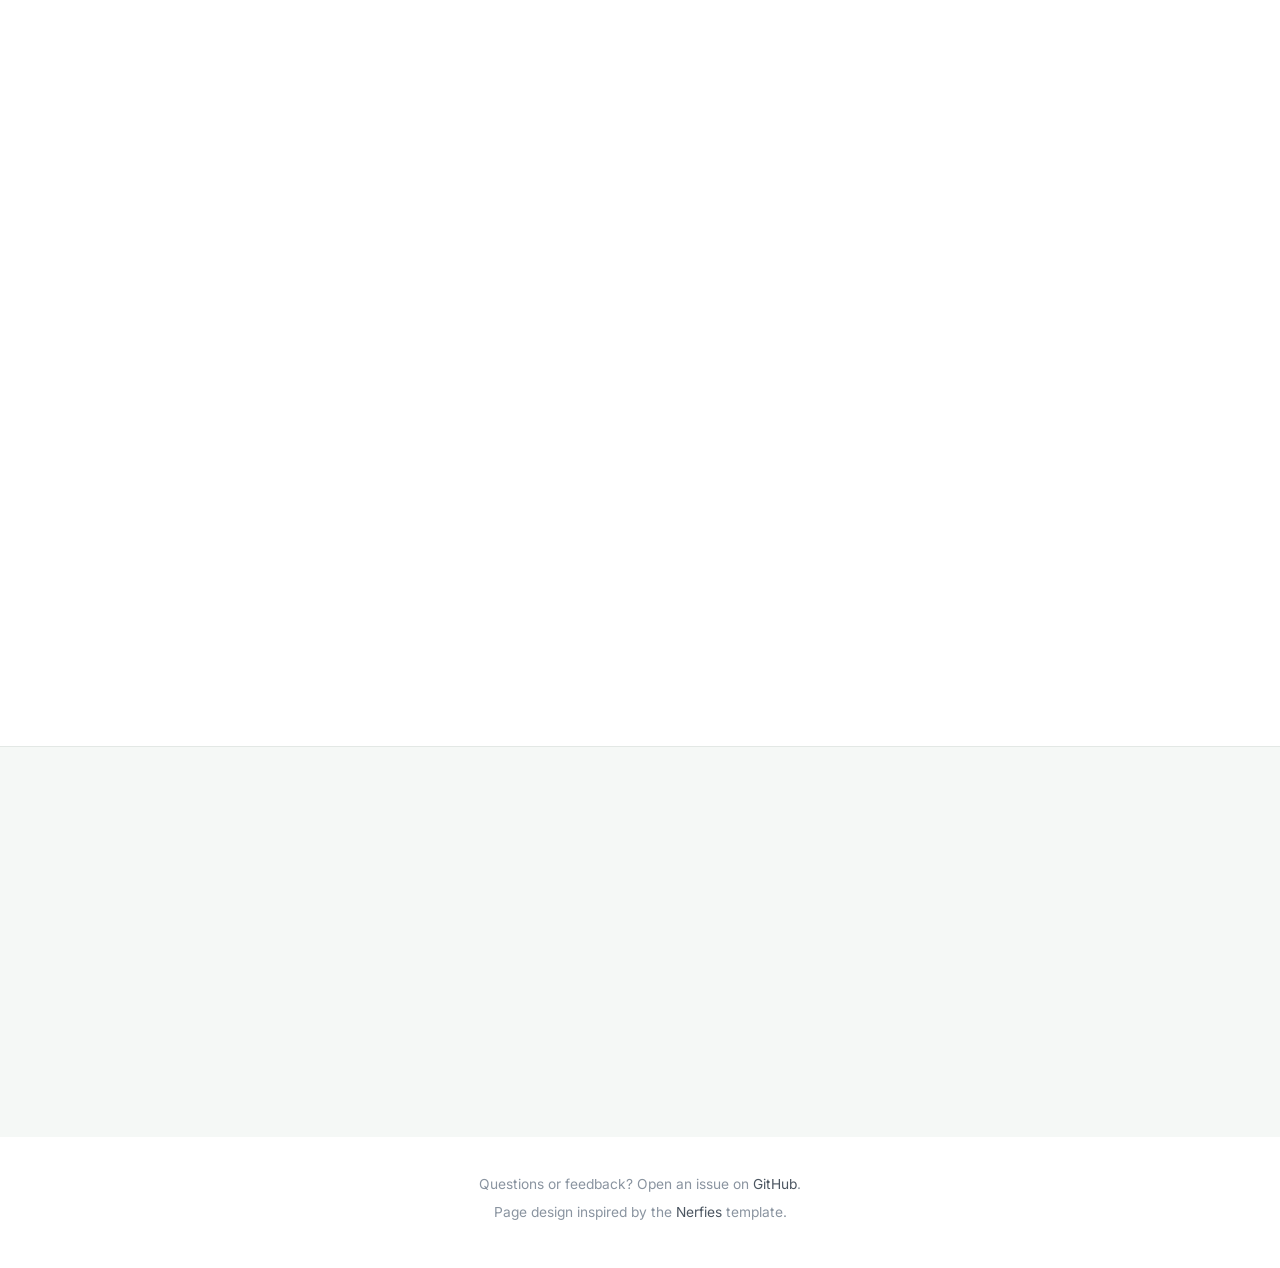
==== commit 36706544: "Update index.html" ====
--- a/index.html
+++ b/index.html
@@ -550,6 +550,10 @@
         <a class="btn" href="https://github.com/sejong-rcv/Video-Oasis" target="_blank" rel="noopener noreferrer">
           <svg viewBox="0 0 24 24" aria-hidden="true"><path d="M12 1.8A10.2 10.2 0 0 0 8.77 21.68c.51.1.7-.22.7-.49v-1.72c-2.84.62-3.44-1.37-3.44-1.37-.46-1.18-1.13-1.5-1.13-1.5-.93-.63.07-.62.07-.62 1.03.07 1.57 1.06 1.57 1.06.91 1.57 2.4 1.12 2.98.85.09-.66.36-1.11.65-1.37-2.27-.26-4.65-1.13-4.65-5.04 0-1.11.4-2.03 1.05-2.74-.1-.26-.46-1.3.1-2.7 0 0 .86-.28 2.8 1.05a9.72 9.72 0 0 1 5.1 0c1.95-1.33 2.8-1.05 2.8-1.05.56 1.4.21 2.44.1 2.7.66.71 1.05 1.63 1.05 2.74 0 3.92-2.39 4.78-4.66 5.03.37.32.69.94.69 1.9v2.82c0 .27.18.6.7.49A10.2 10.2 0 0 0 12 1.8z"/></svg>
           Code
+        </a>
+        <a class="btn" href="https://huggingface.co/papers/2603.29616" target="_blank" rel="noopener noreferrer">
+          <svg viewBox="0 0 24 24" aria-hidden="true"><path d="M5 3h10l4 4v14H5V3zm9 1.7V8h3.3L14 4.7zM7.6 11h8.8v1.5H7.6V11zm0 3.2h8.8v1.5H7.6v-1.5zm0 3.2h5.8v1.5H7.6v-1.5z"/></svg>
+          HF Paper
         </a>
         <a class="btn" href="#bibtex">
           <svg viewBox="0 0 24 24" aria-hidden="true"><path d="M9.6 4h9a1 1 0 0 1 1 1v12h-2V6h-8V4zm-4 4h9a1 1 0 0 1 1 1v10a1 1 0 0 1-1 1h-9a1 1 0 0 1-1-1V9a1 1 0 0 1 1-1z"/></svg>
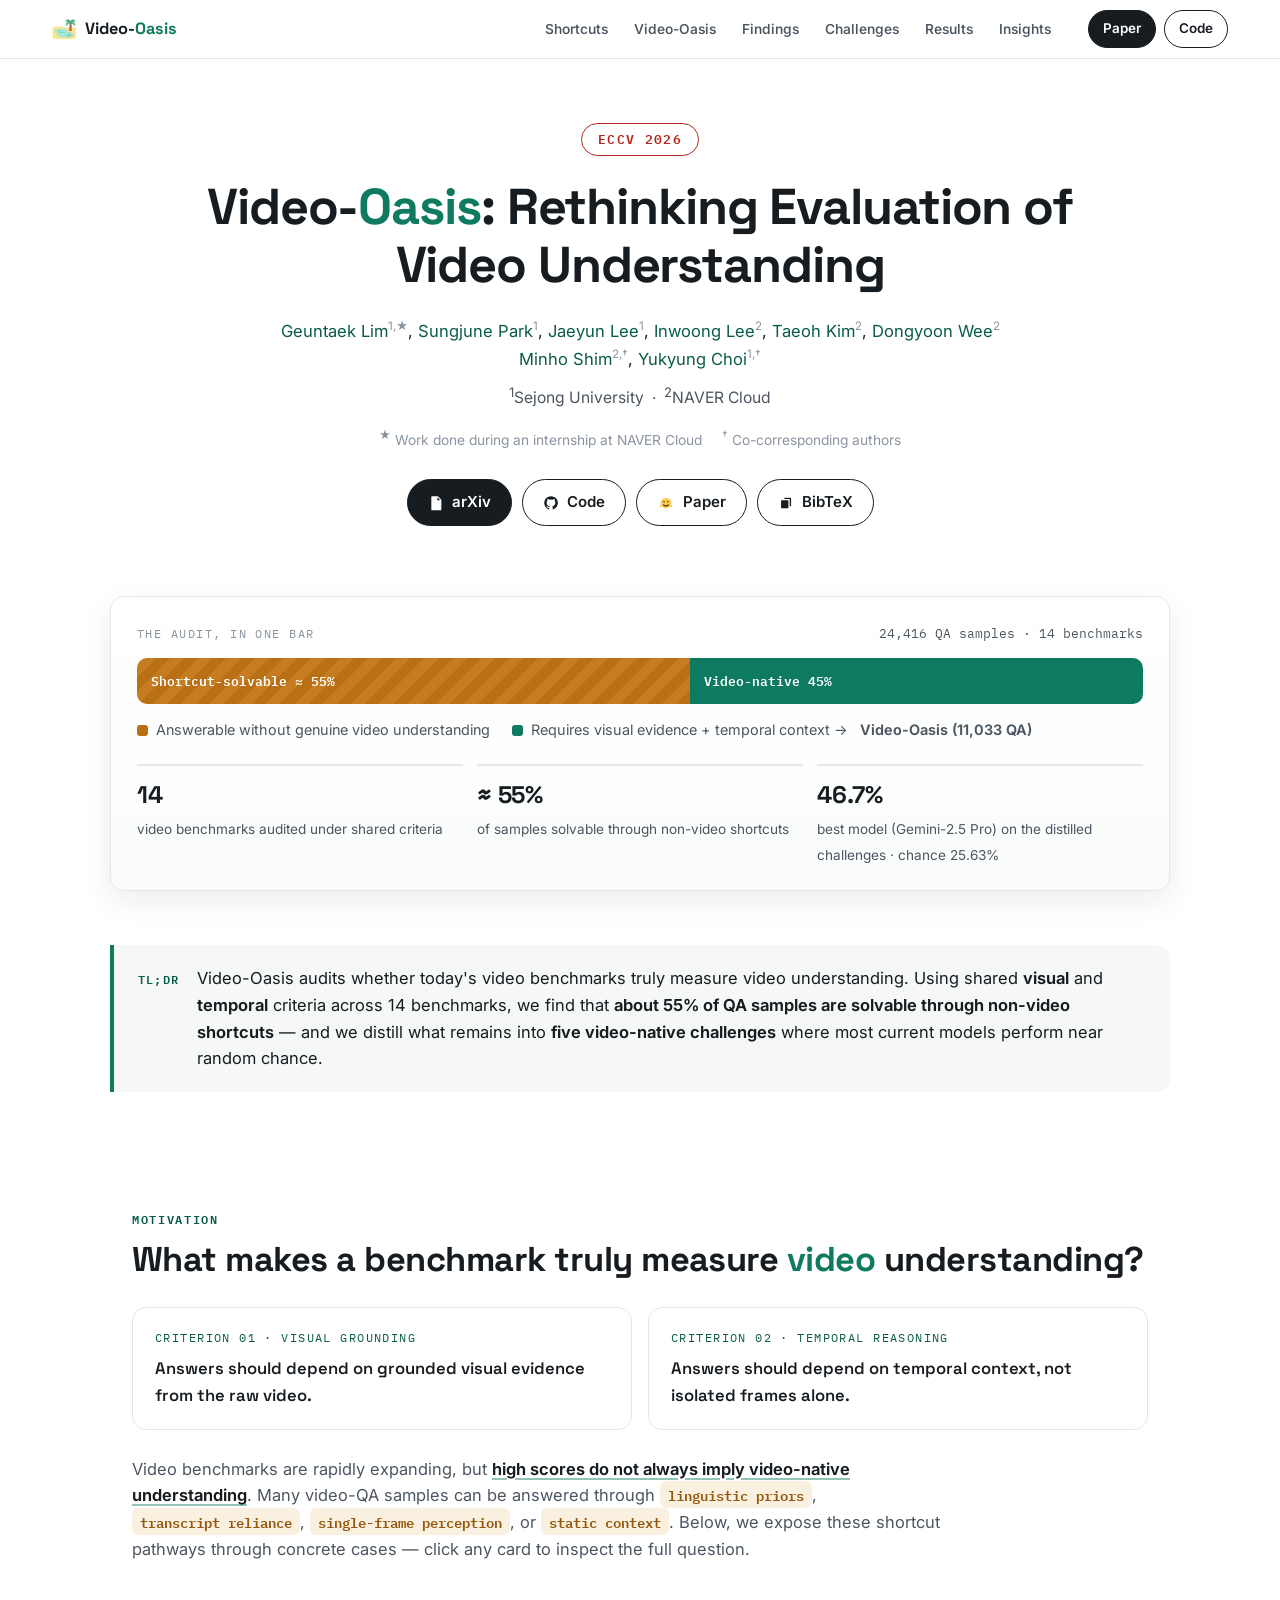
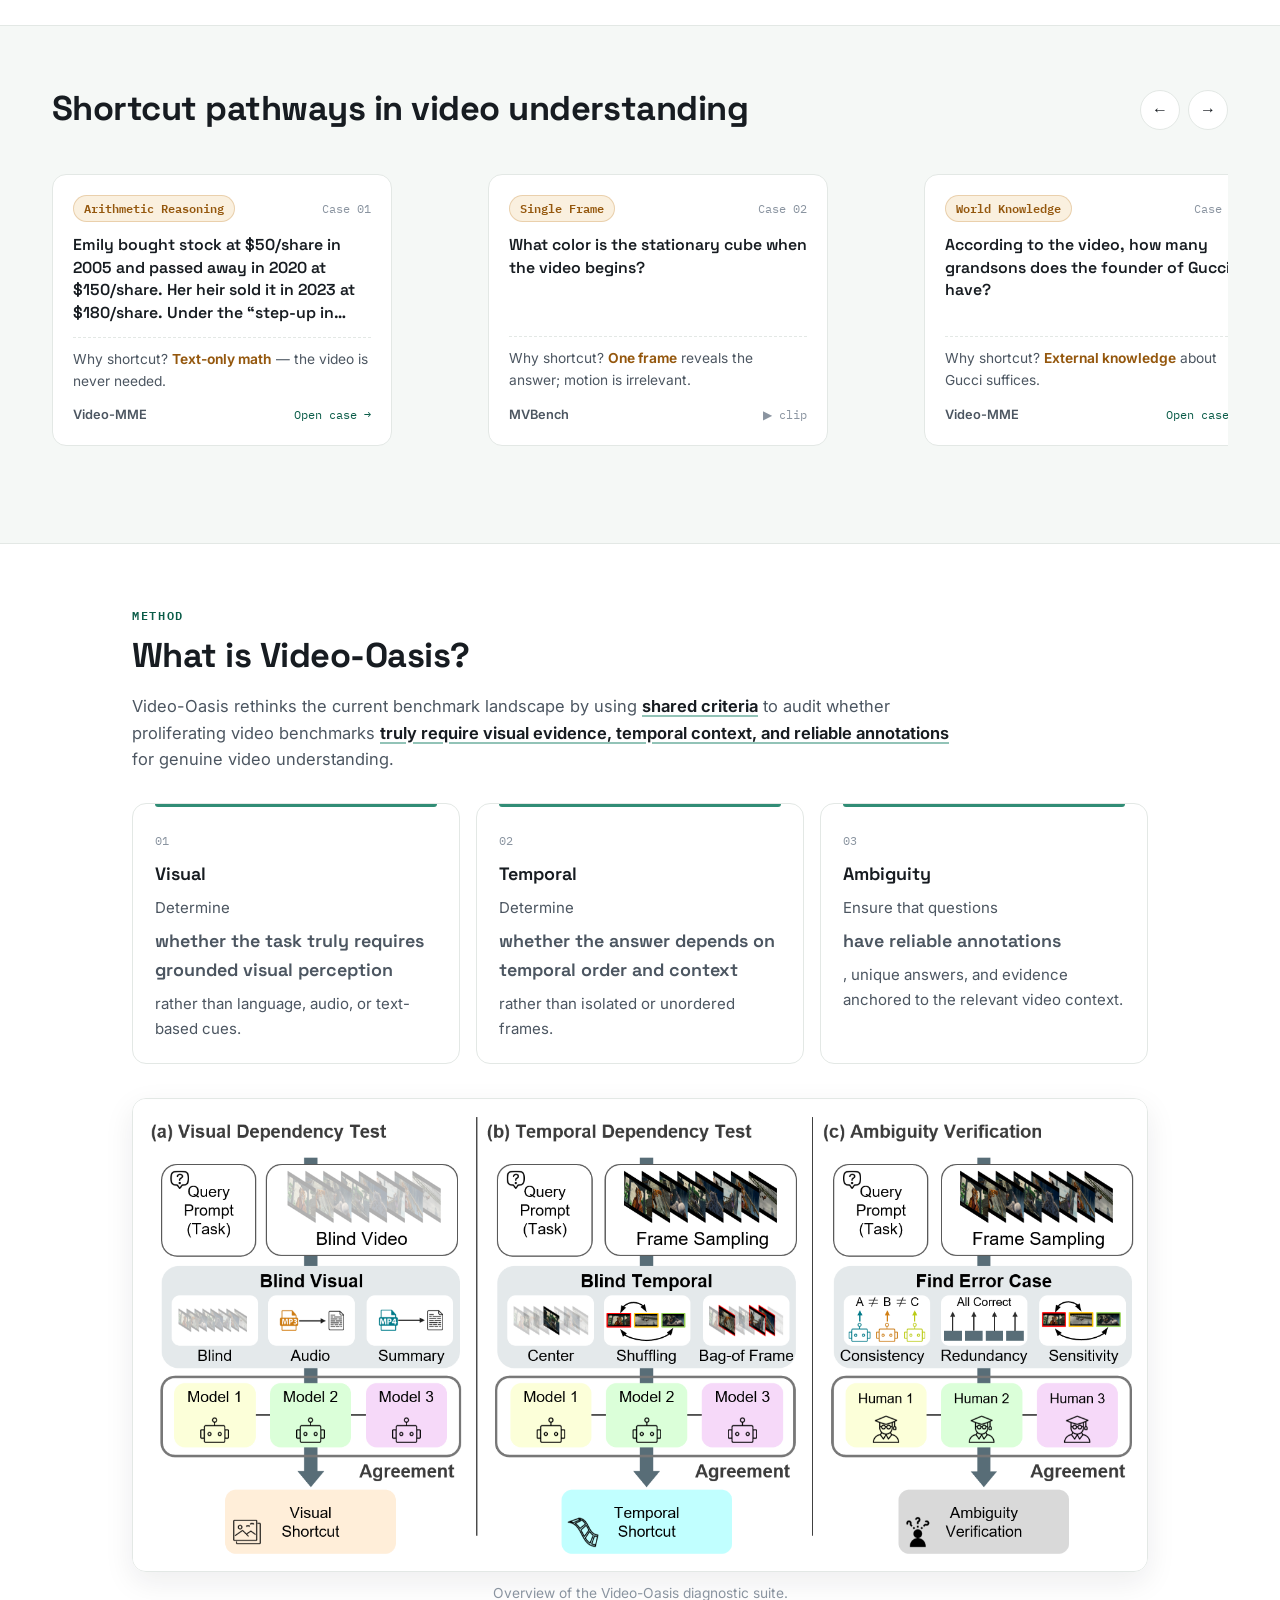
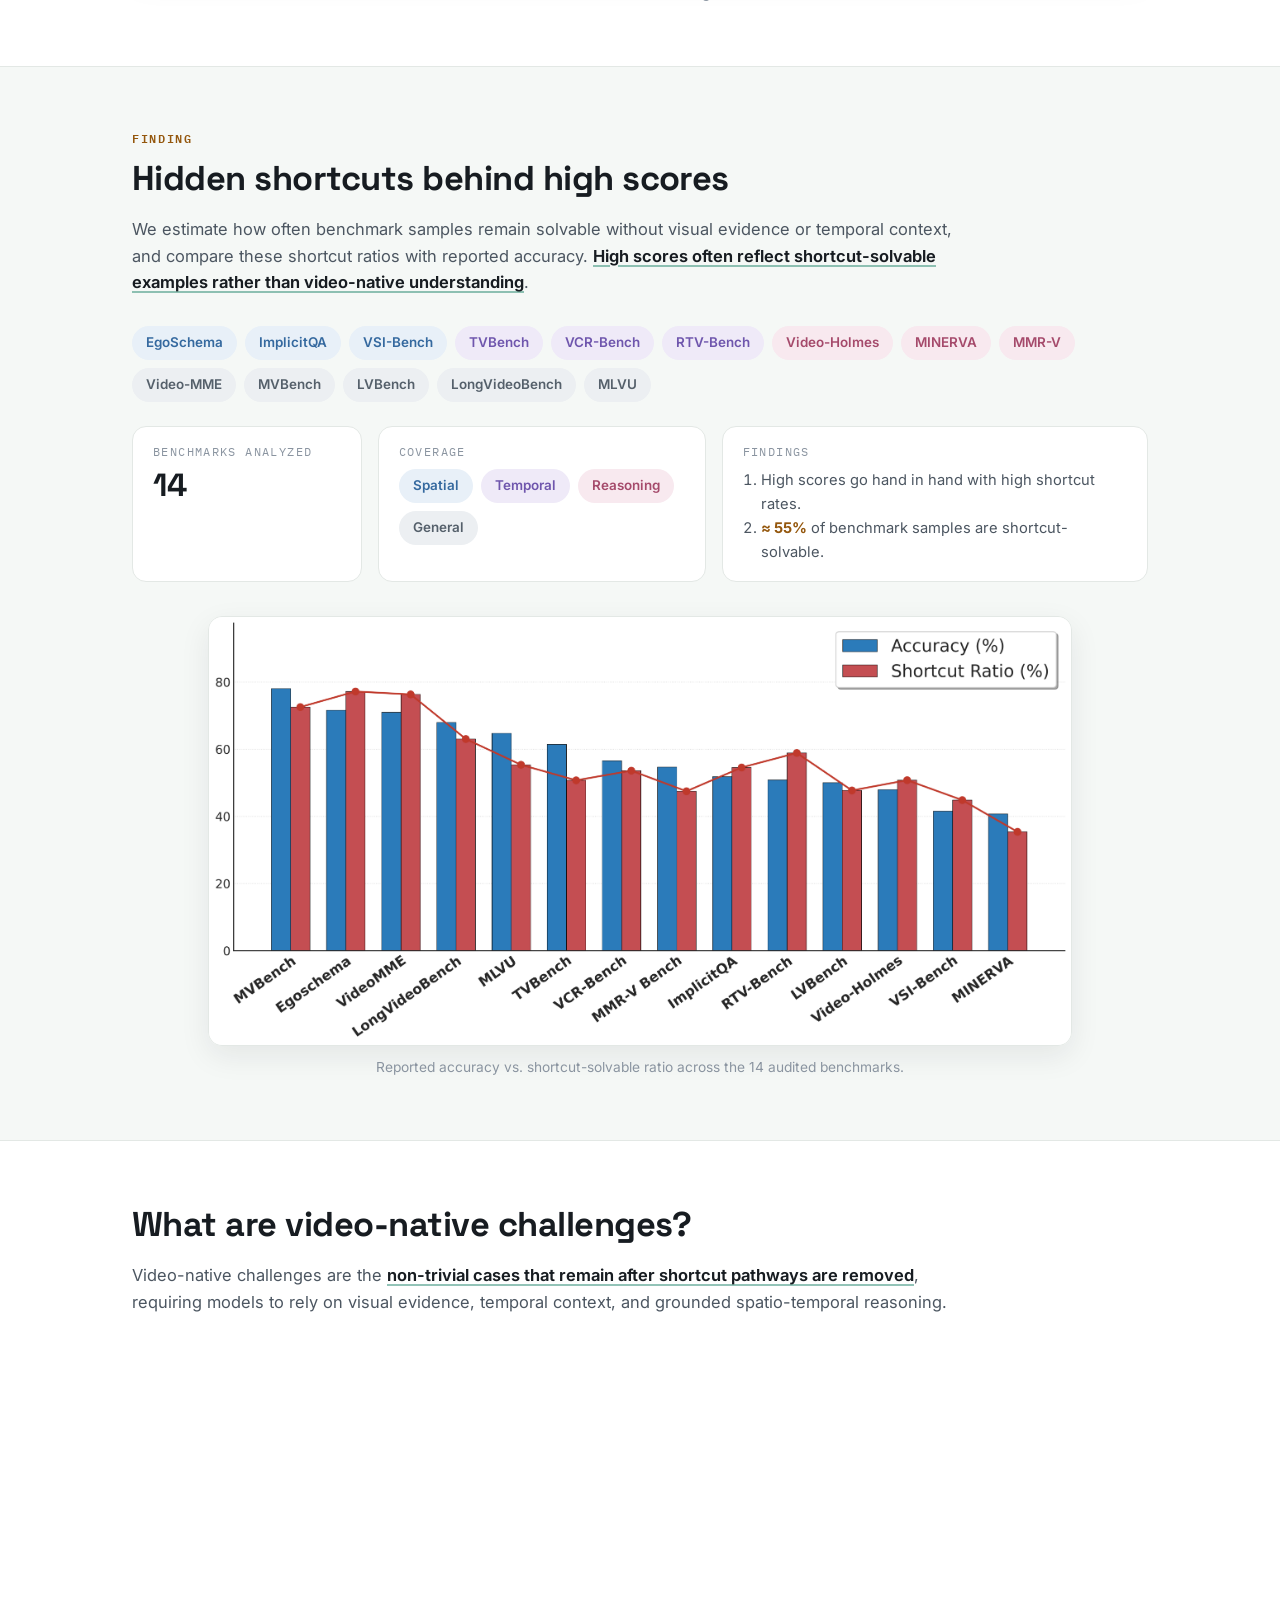
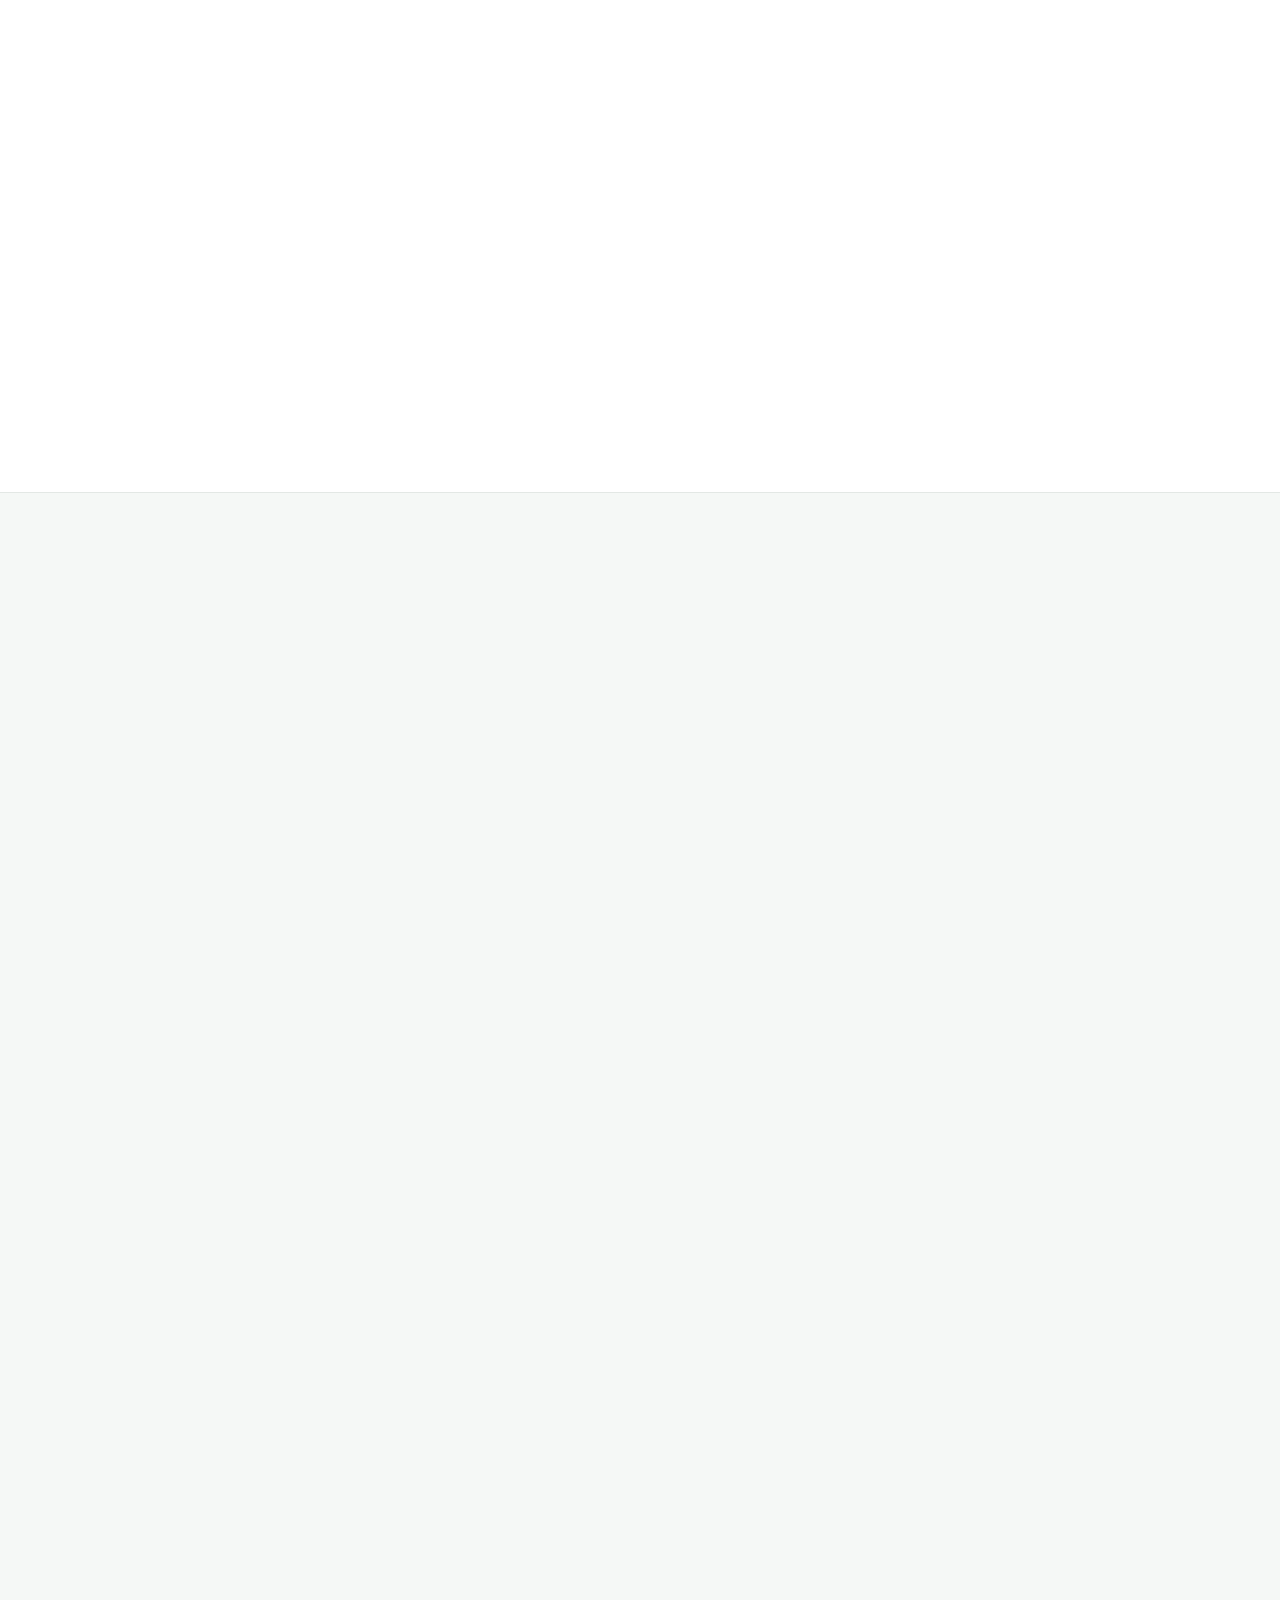
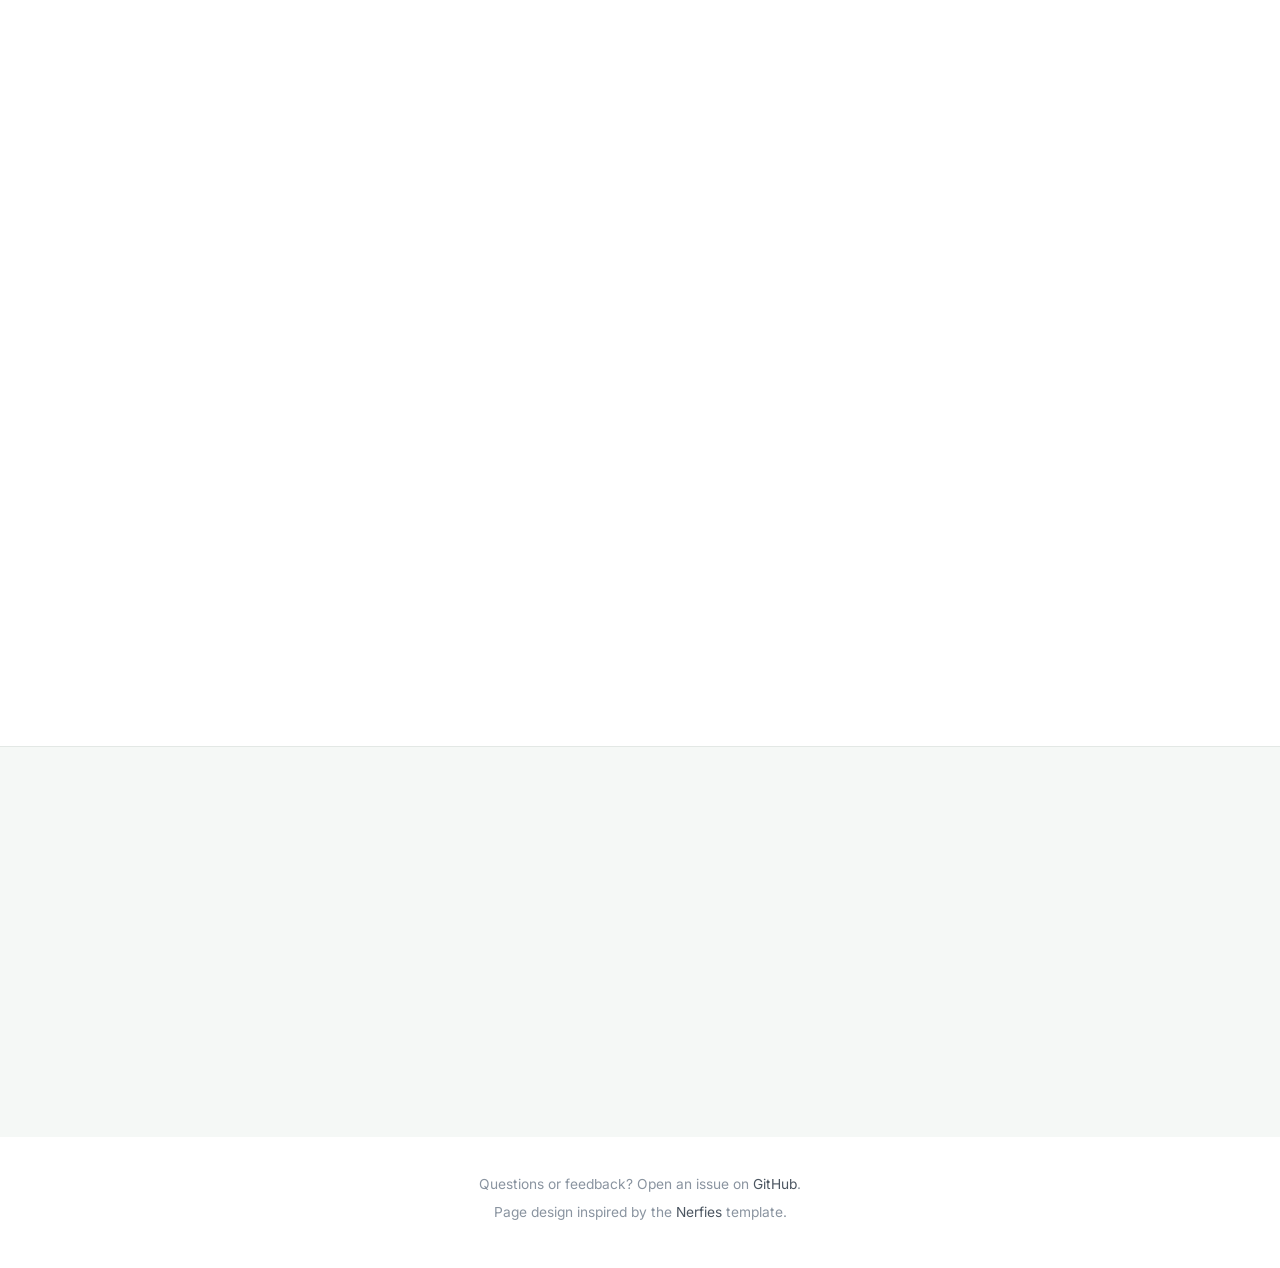
==== commit fe11bffd: "Update index.html" ====
--- a/index.html
+++ b/index.html
@@ -179,6 +179,7 @@
     .btn.primary { background: var(--ink); color: #fff; }
     .btn.primary:hover { background: #2a323b; }
     .btn svg { width: 16px; height: 16px; fill: currentColor; }
+    .btn svg.hf-icon { width: 18px; height: 18px; fill: none; }
 
     /* ---------- signature: the audit bar ---------- */
     .audit { padding: 40px 0 54px; }
@@ -552,8 +553,14 @@
           Code
         </a>
         <a class="btn" href="https://huggingface.co/papers/2603.29616" target="_blank" rel="noopener noreferrer">
-          <svg viewBox="0 0 24 24" aria-hidden="true"><path d="M5 3h10l4 4v14H5V3zm9 1.7V8h3.3L14 4.7zM7.6 11h8.8v1.5H7.6V11zm0 3.2h8.8v1.5H7.6v-1.5zm0 3.2h5.8v1.5H7.6v-1.5z"/></svg>
-          HF Paper
+          <svg class="hf-icon" viewBox="0 0 24 24" aria-hidden="true">
+            <circle cx="12" cy="12" r="7.1" fill="#ffcc4d"/>
+            <path d="M4.8 14.2c-1 .6-1.5 1.7-1.1 2.5.4.8 1.6.8 2.6.2l2.3-1.4-1.4-2.6-2.4 1.3zM19.2 14.2c1 .6 1.5 1.7 1.1 2.5-.4.8-1.6.8-2.6.2l-2.3-1.4 1.4-2.6 2.4 1.3z" fill="#ffcc4d"/>
+            <circle cx="9.4" cy="10.4" r="1.05" fill="#2b2b2b"/>
+            <circle cx="14.6" cy="10.4" r="1.05" fill="#2b2b2b"/>
+            <path d="M8.7 14.4c1.8 1.6 4.8 1.6 6.6 0" stroke="#2b2b2b" stroke-width="1.45" stroke-linecap="round"/>
+          </svg>
+          Paper
         </a>
         <a class="btn" href="#bibtex">
           <svg viewBox="0 0 24 24" aria-hidden="true"><path d="M9.6 4h9a1 1 0 0 1 1 1v12h-2V6h-8V4zm-4 4h9a1 1 0 0 1 1 1v10a1 1 0 0 1-1 1h-9a1 1 0 0 1-1-1V9a1 1 0 0 1 1-1z"/></svg>
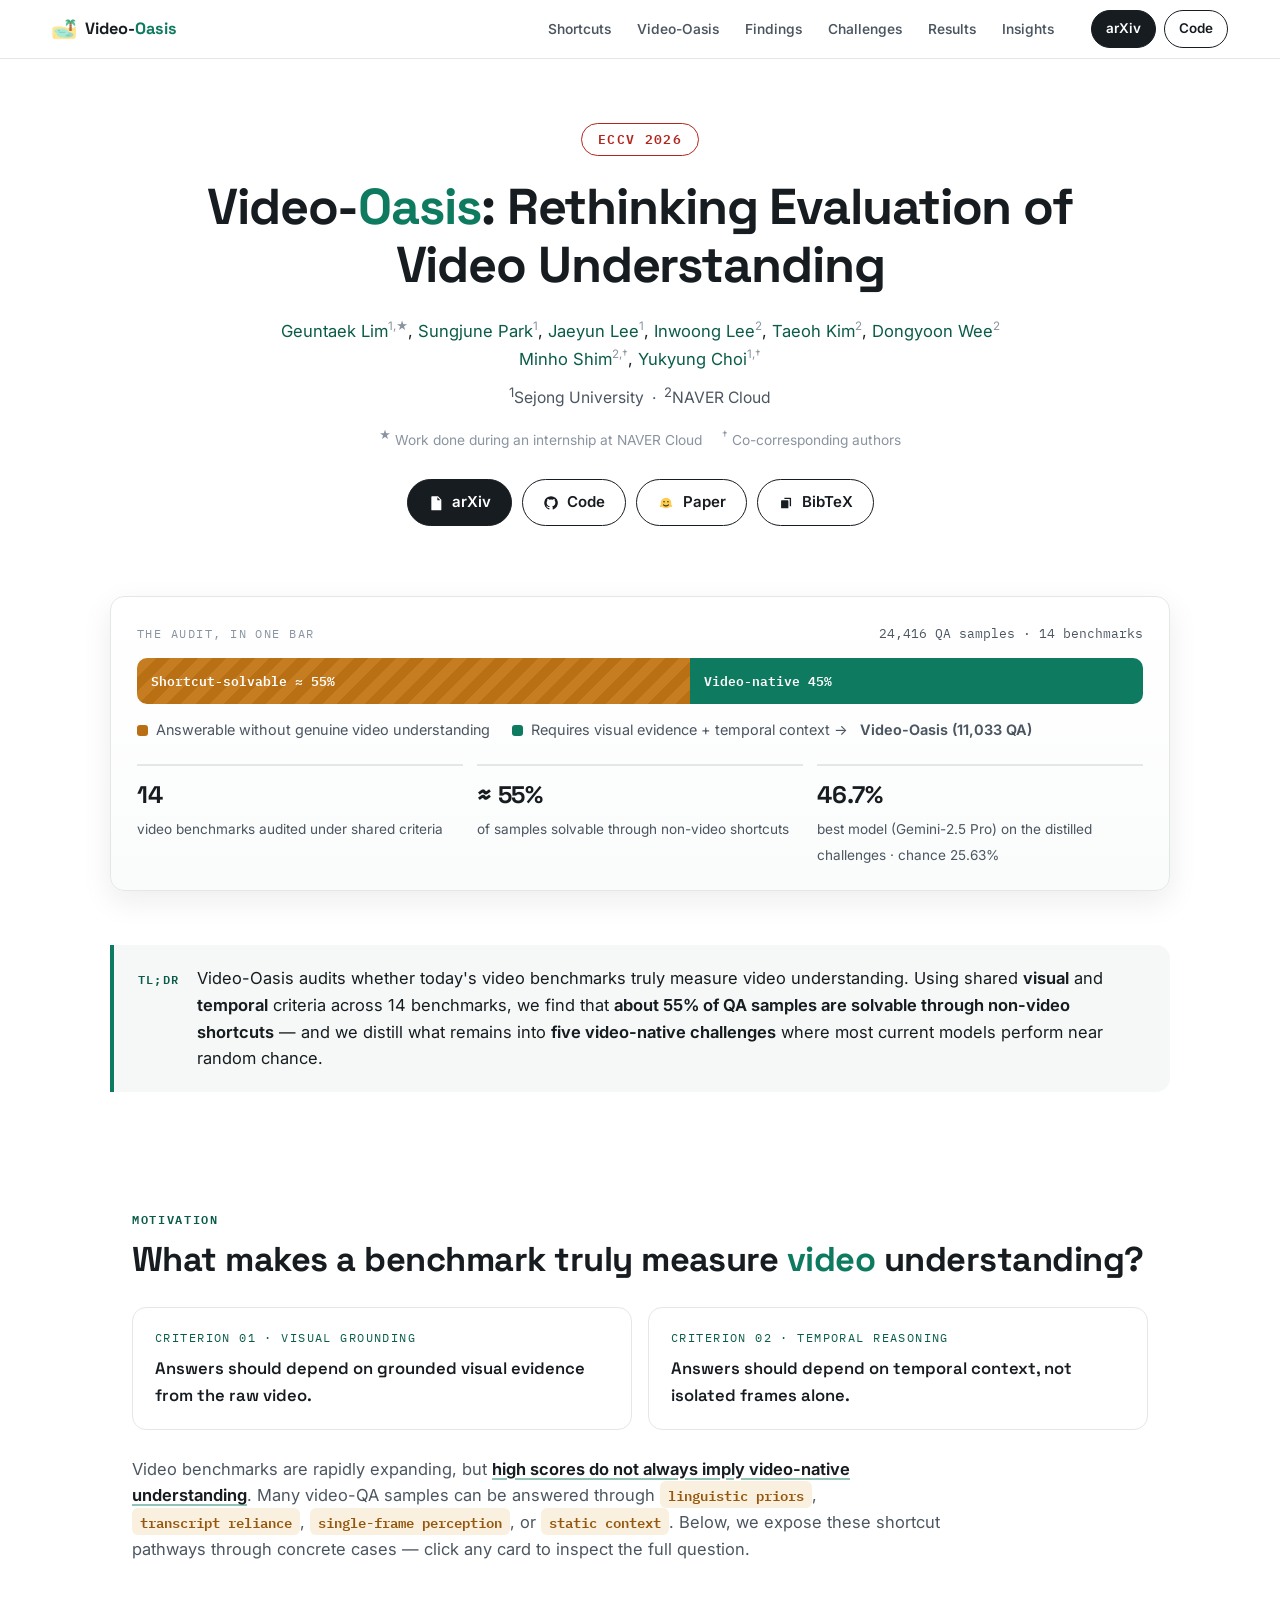
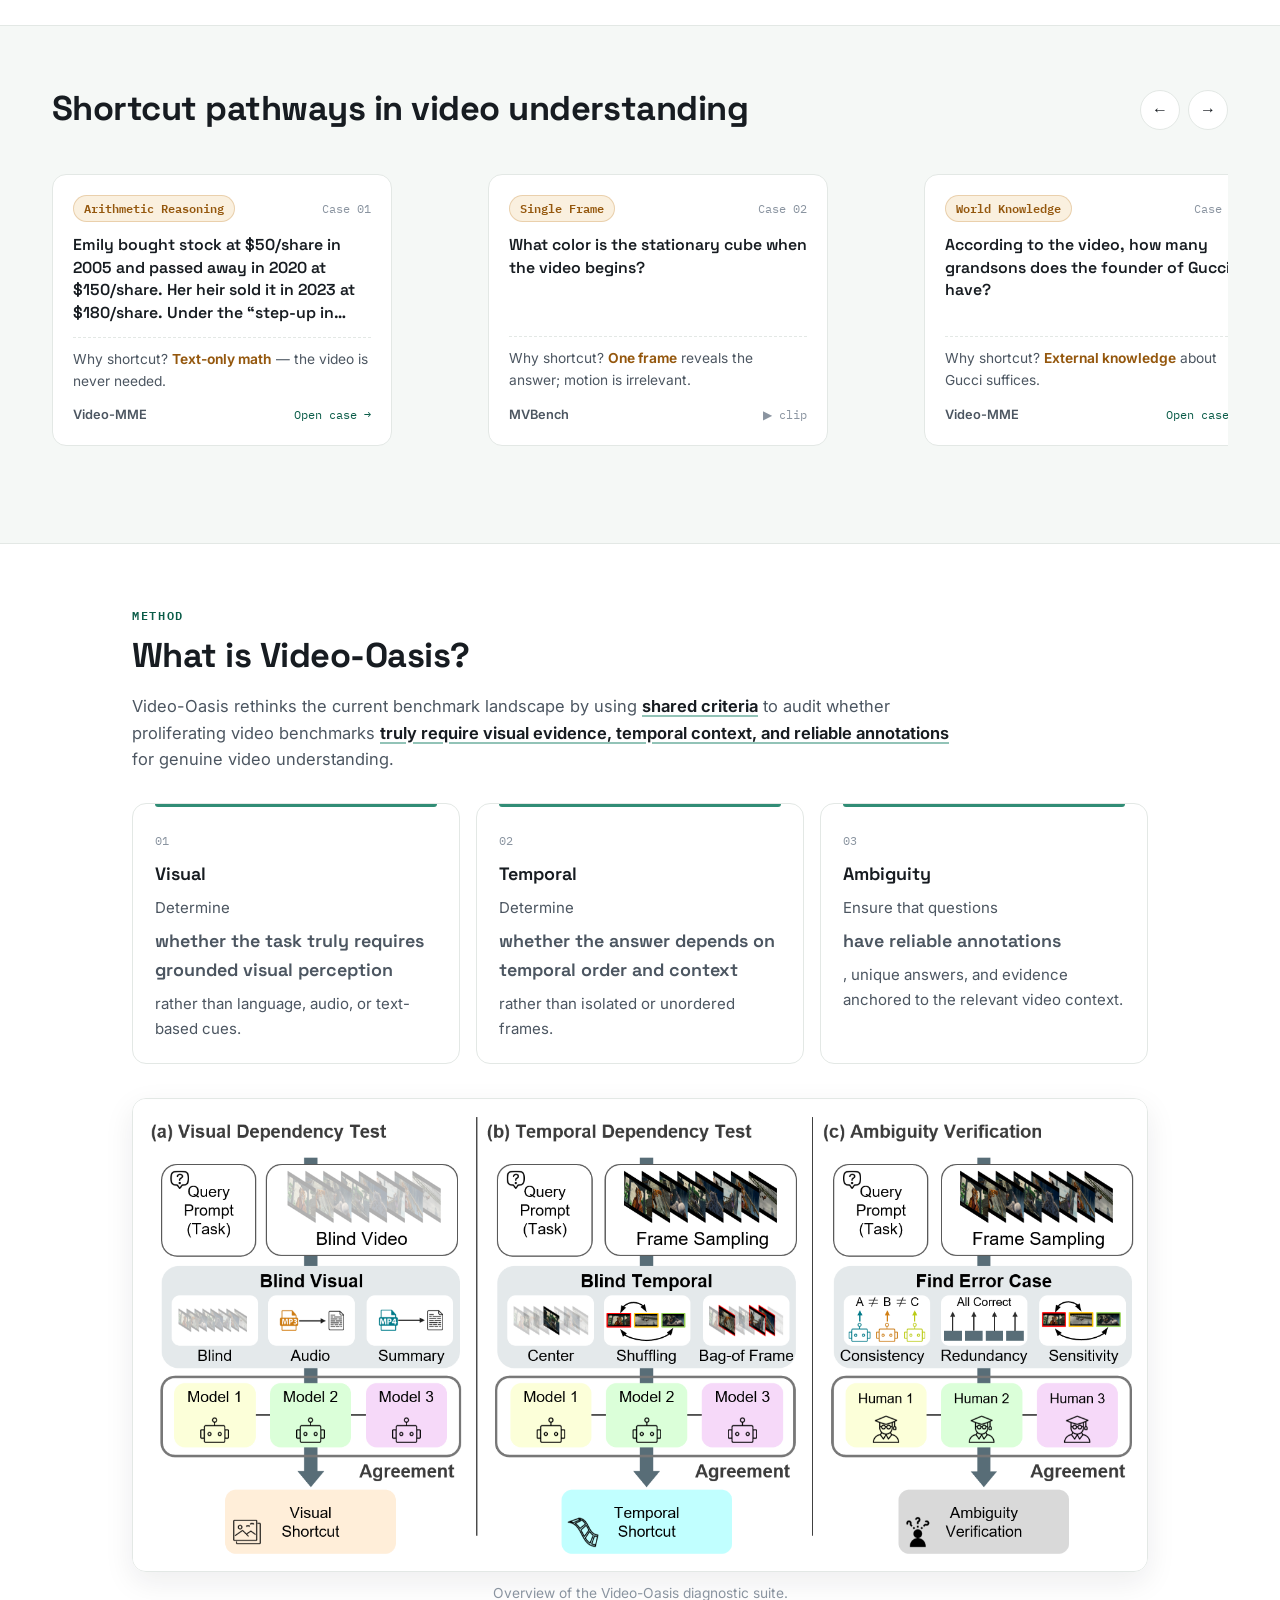
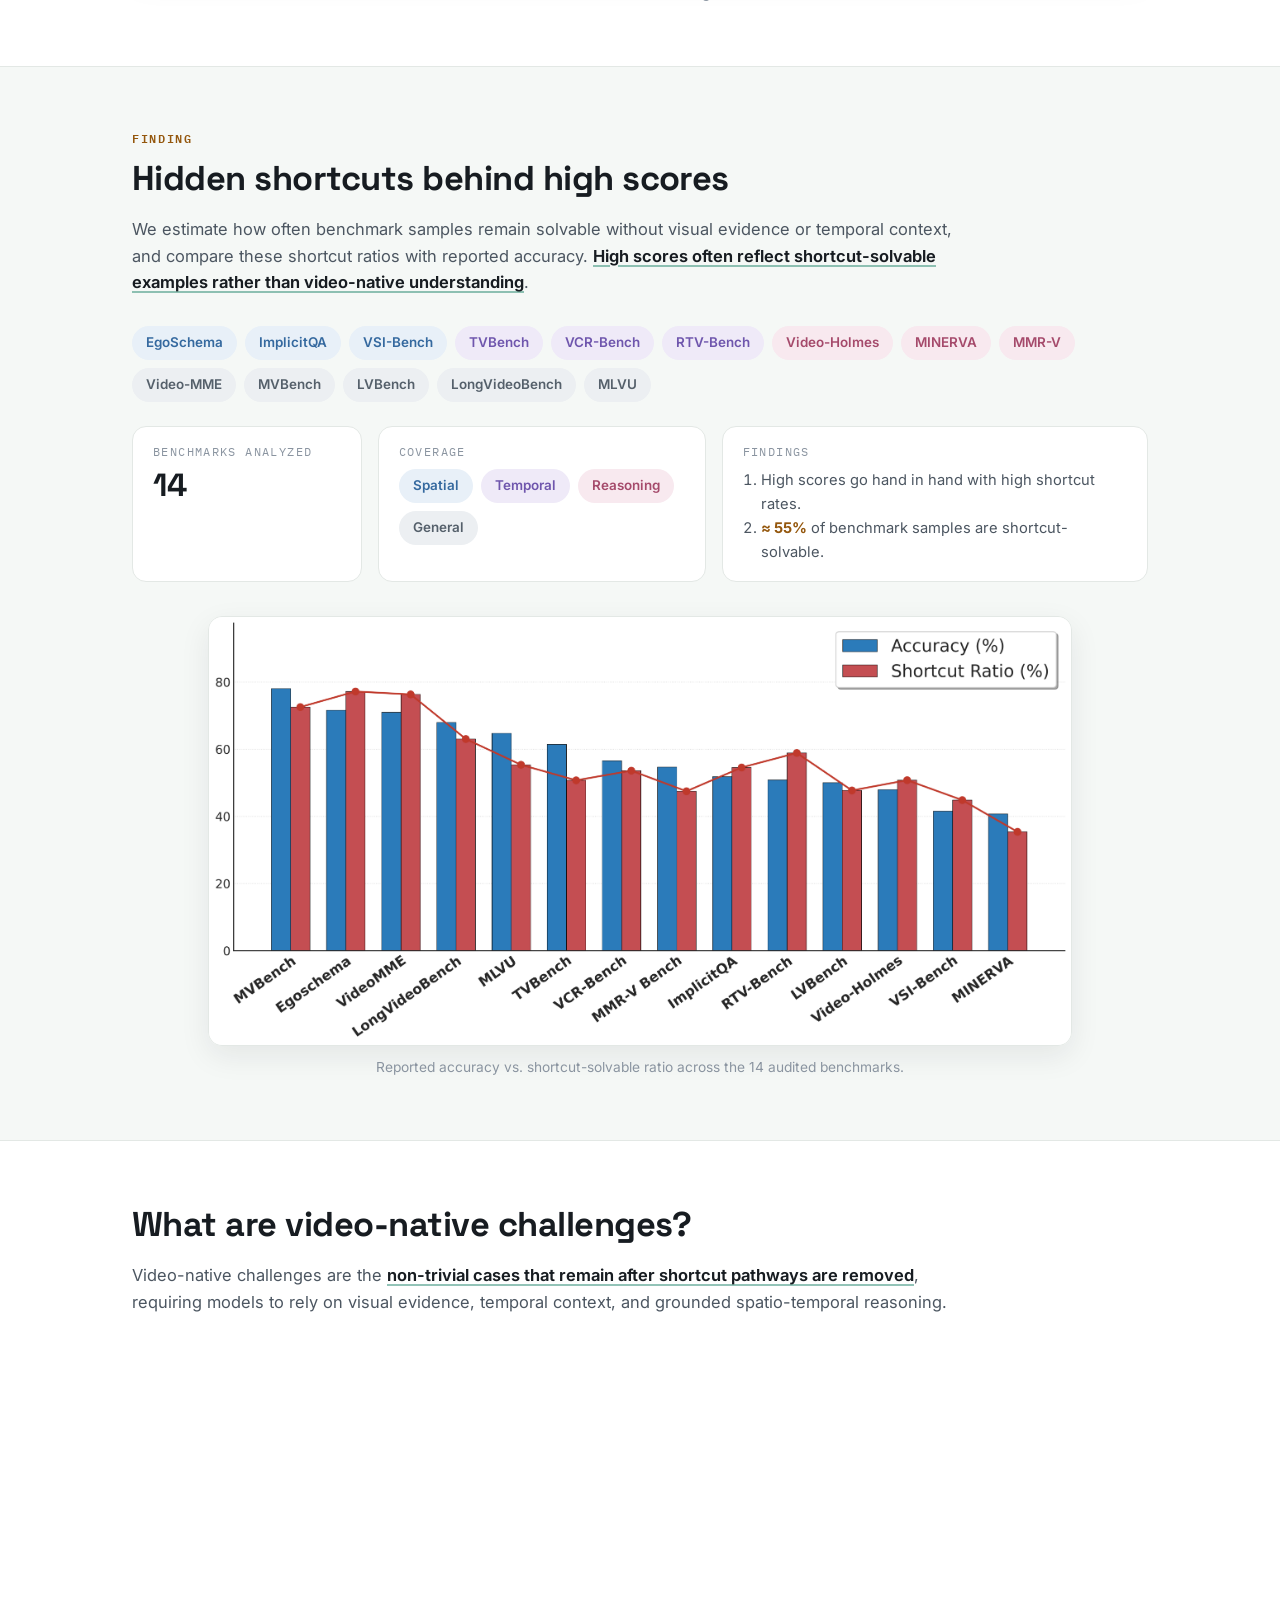
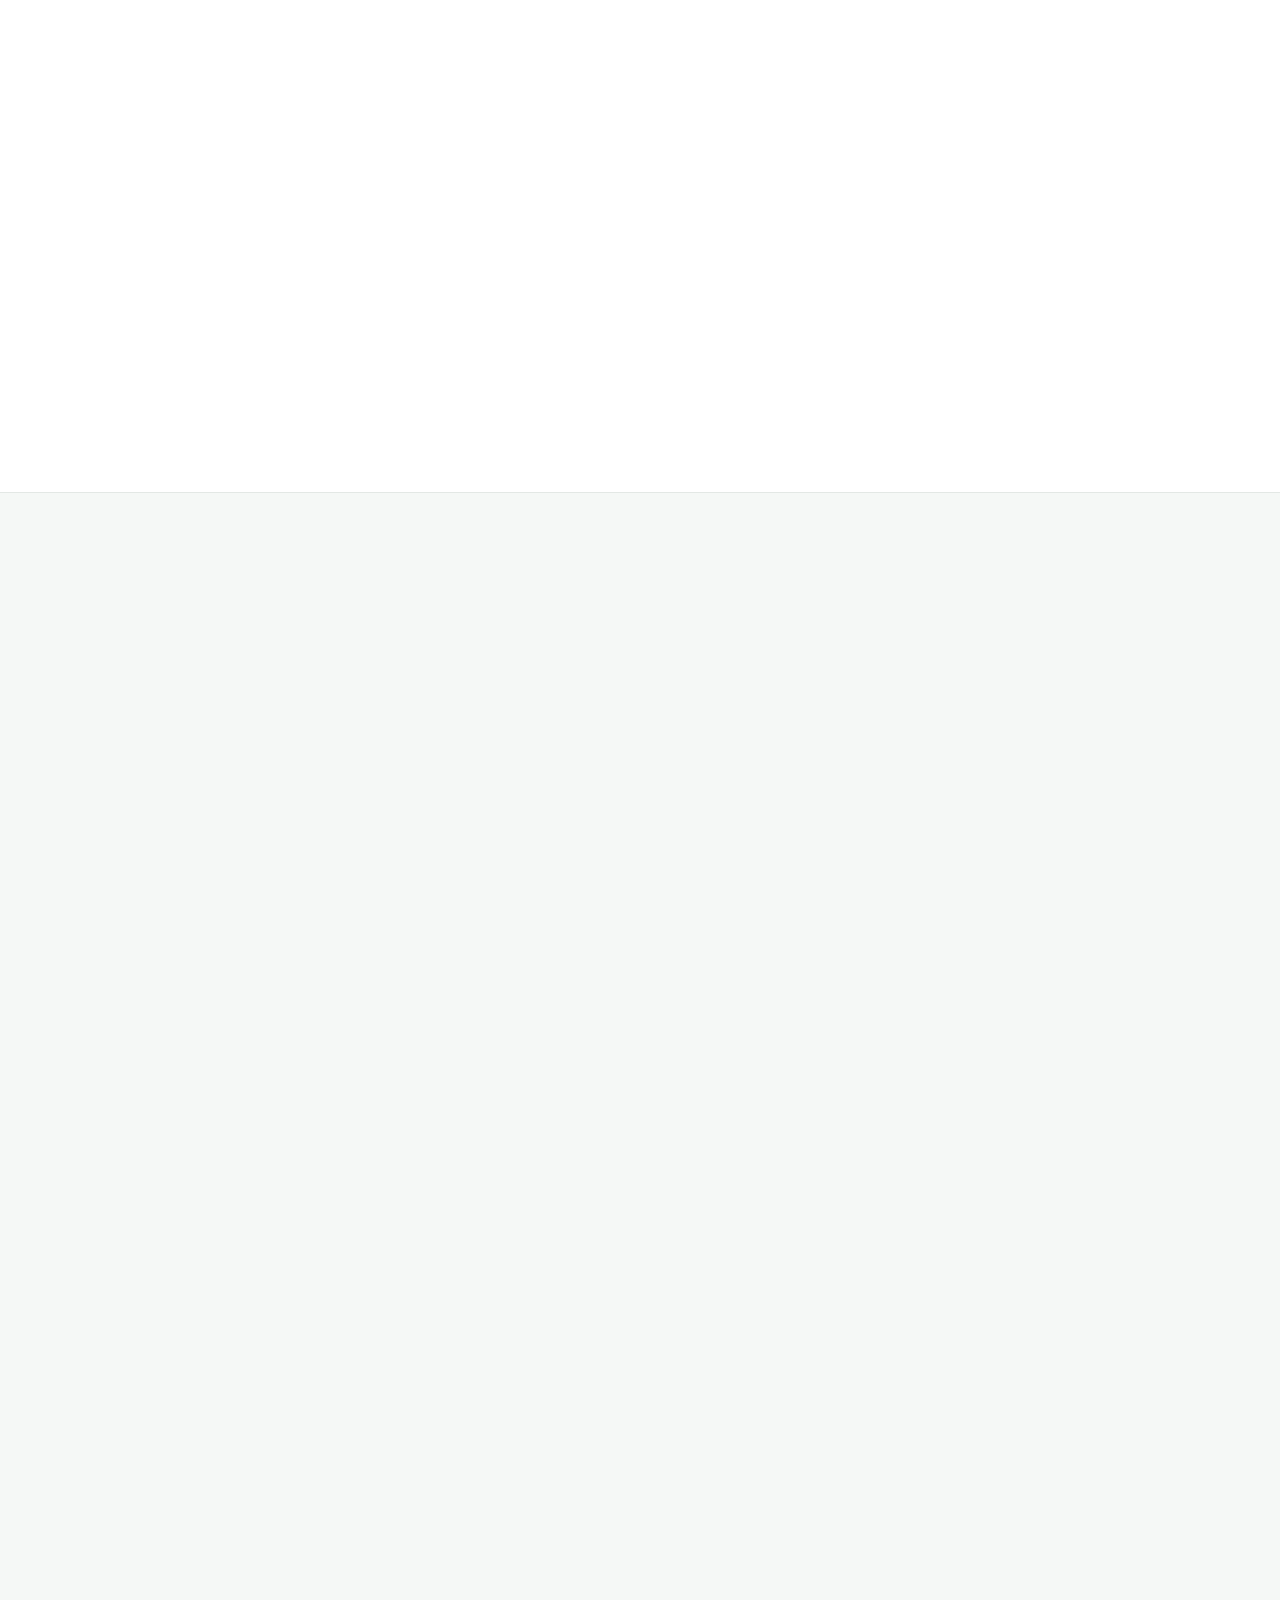
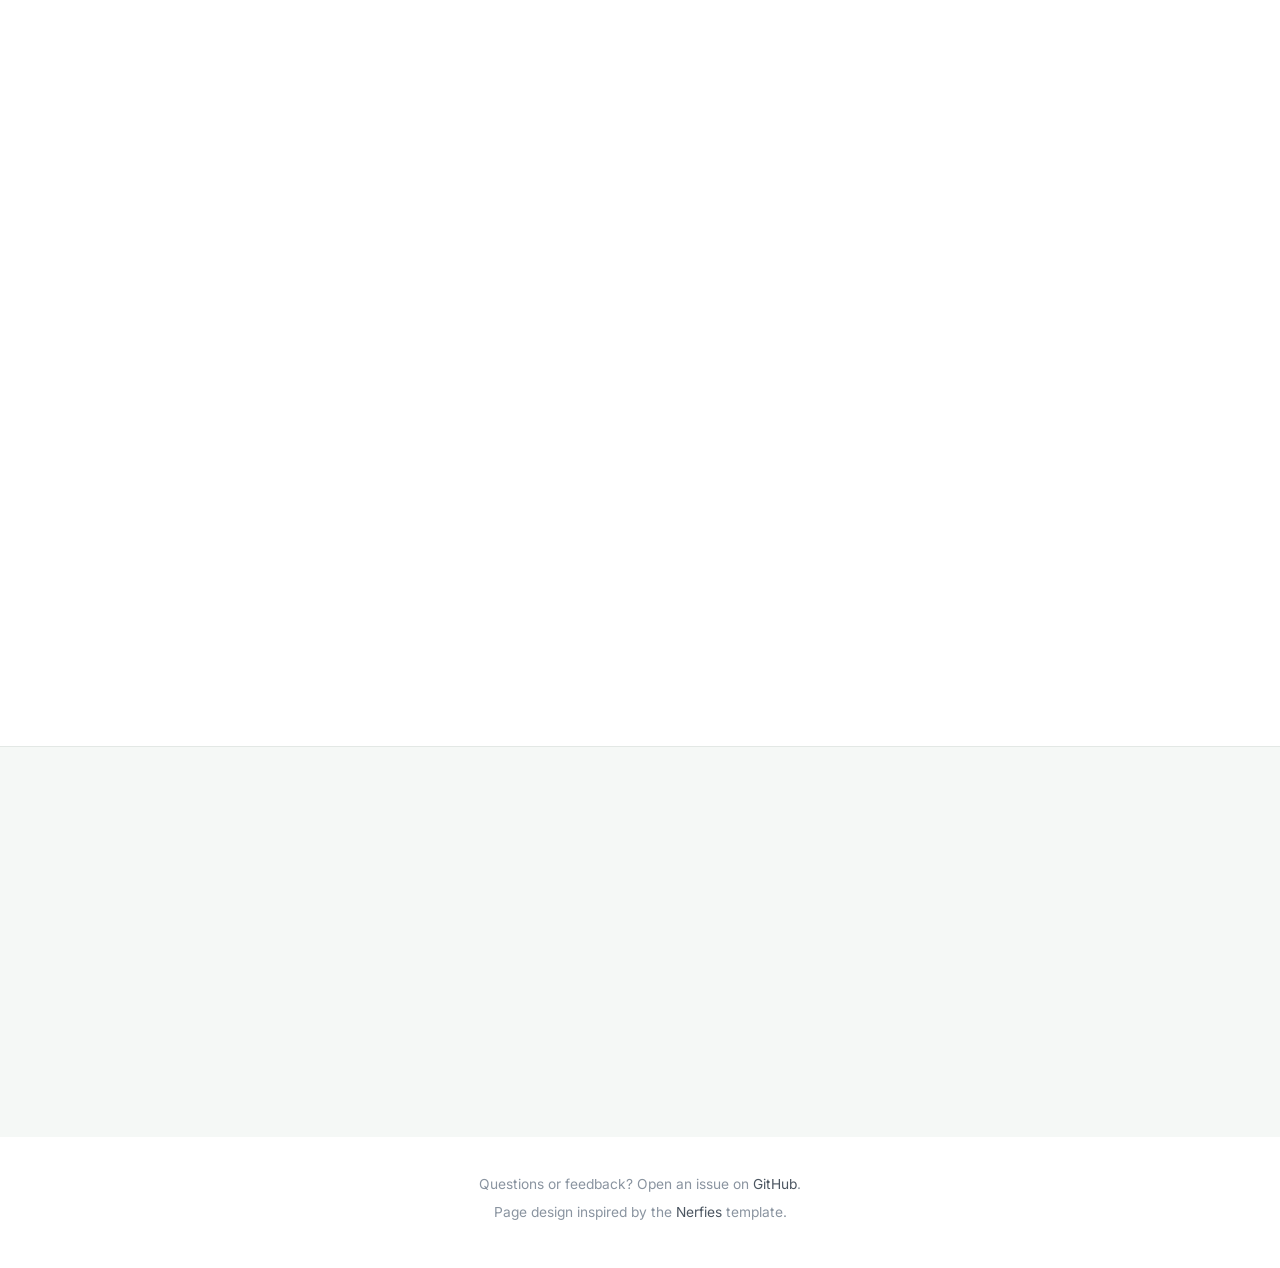
==== commit c753bdd1: "Update index.html" ====
--- a/index.html
+++ b/index.html
@@ -516,7 +516,7 @@
         <a href="#insights">Insights</a>
       </div>
       <div class="topnav-cta">
-        <a class="primary" href="https://arxiv.org/abs/2603.29616" target="_blank" rel="noopener noreferrer">Paper</a>
+        <a class="primary" href="https://arxiv.org/abs/2603.29616" target="_blank" rel="noopener noreferrer">arXiv</a>
         <a href="https://github.com/sejong-rcv/Video-Oasis" target="_blank" rel="noopener noreferrer">Code</a>
       </div>
     </div>
